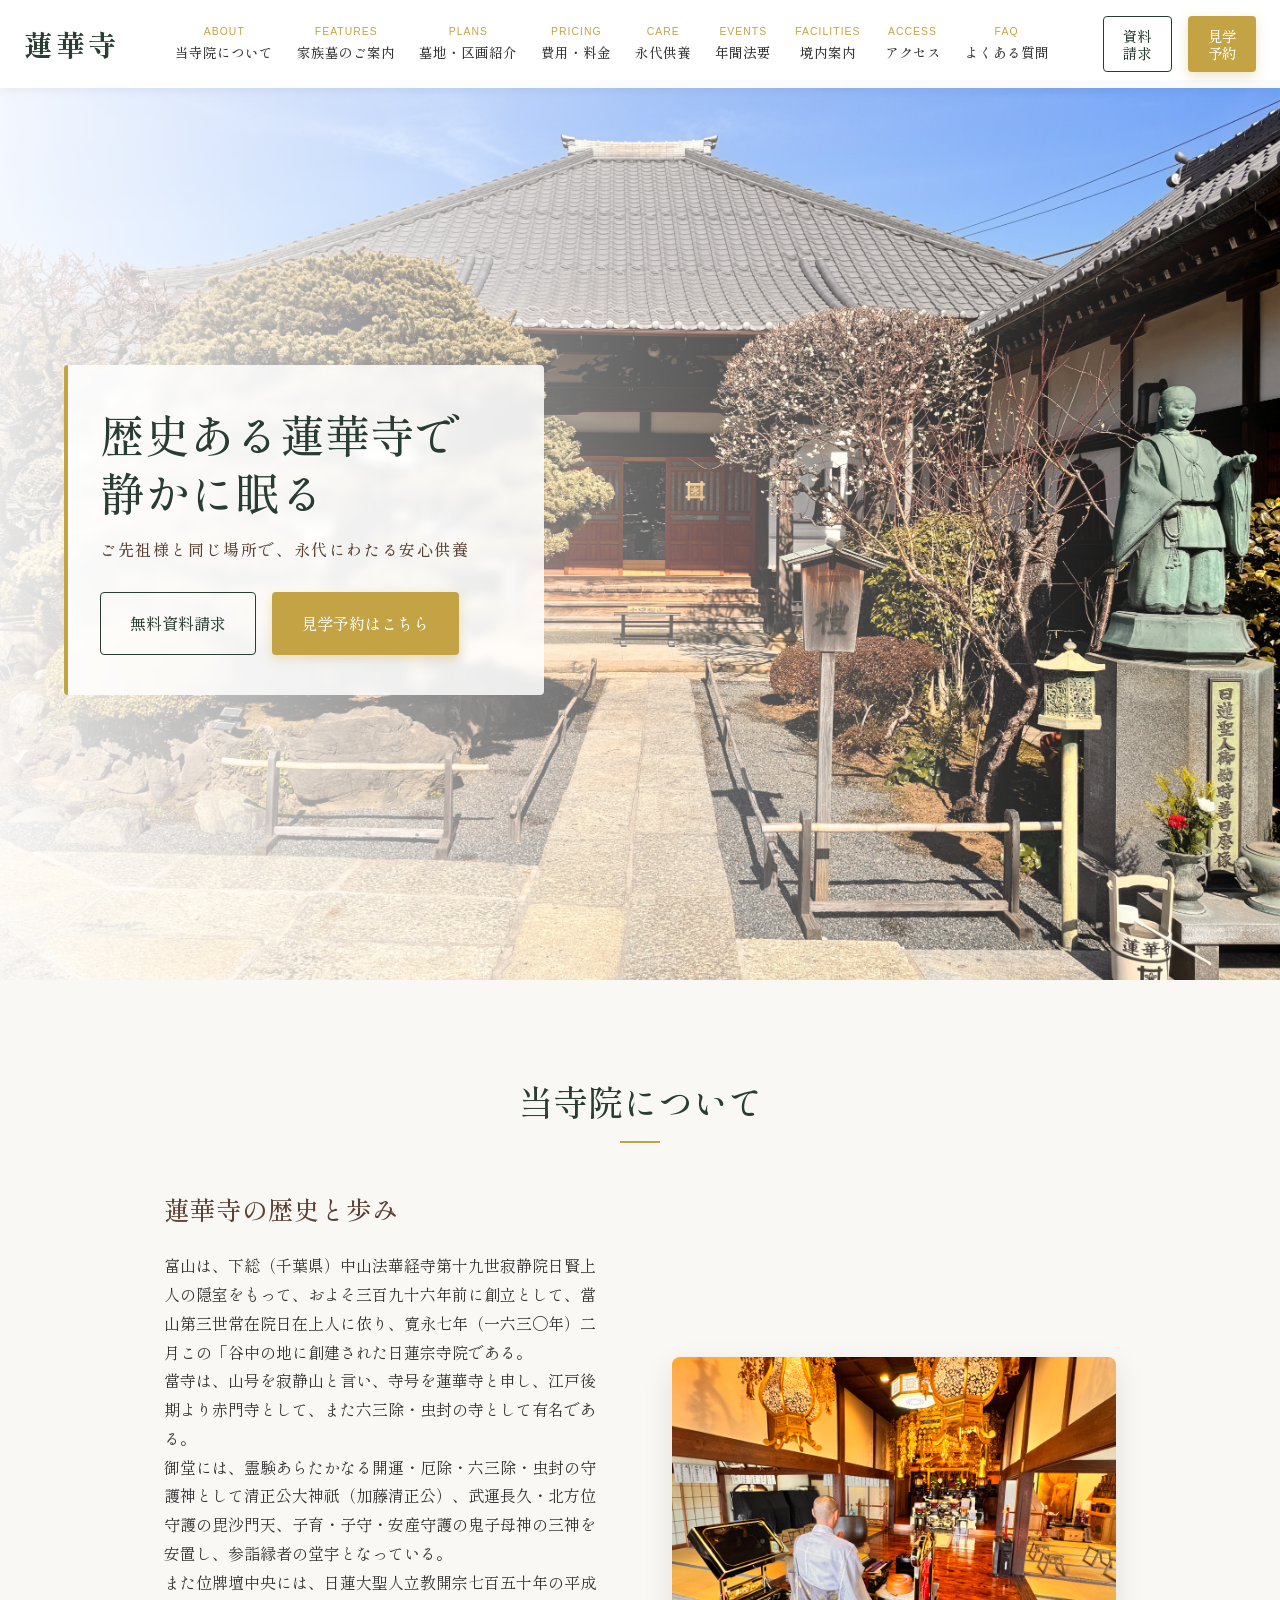
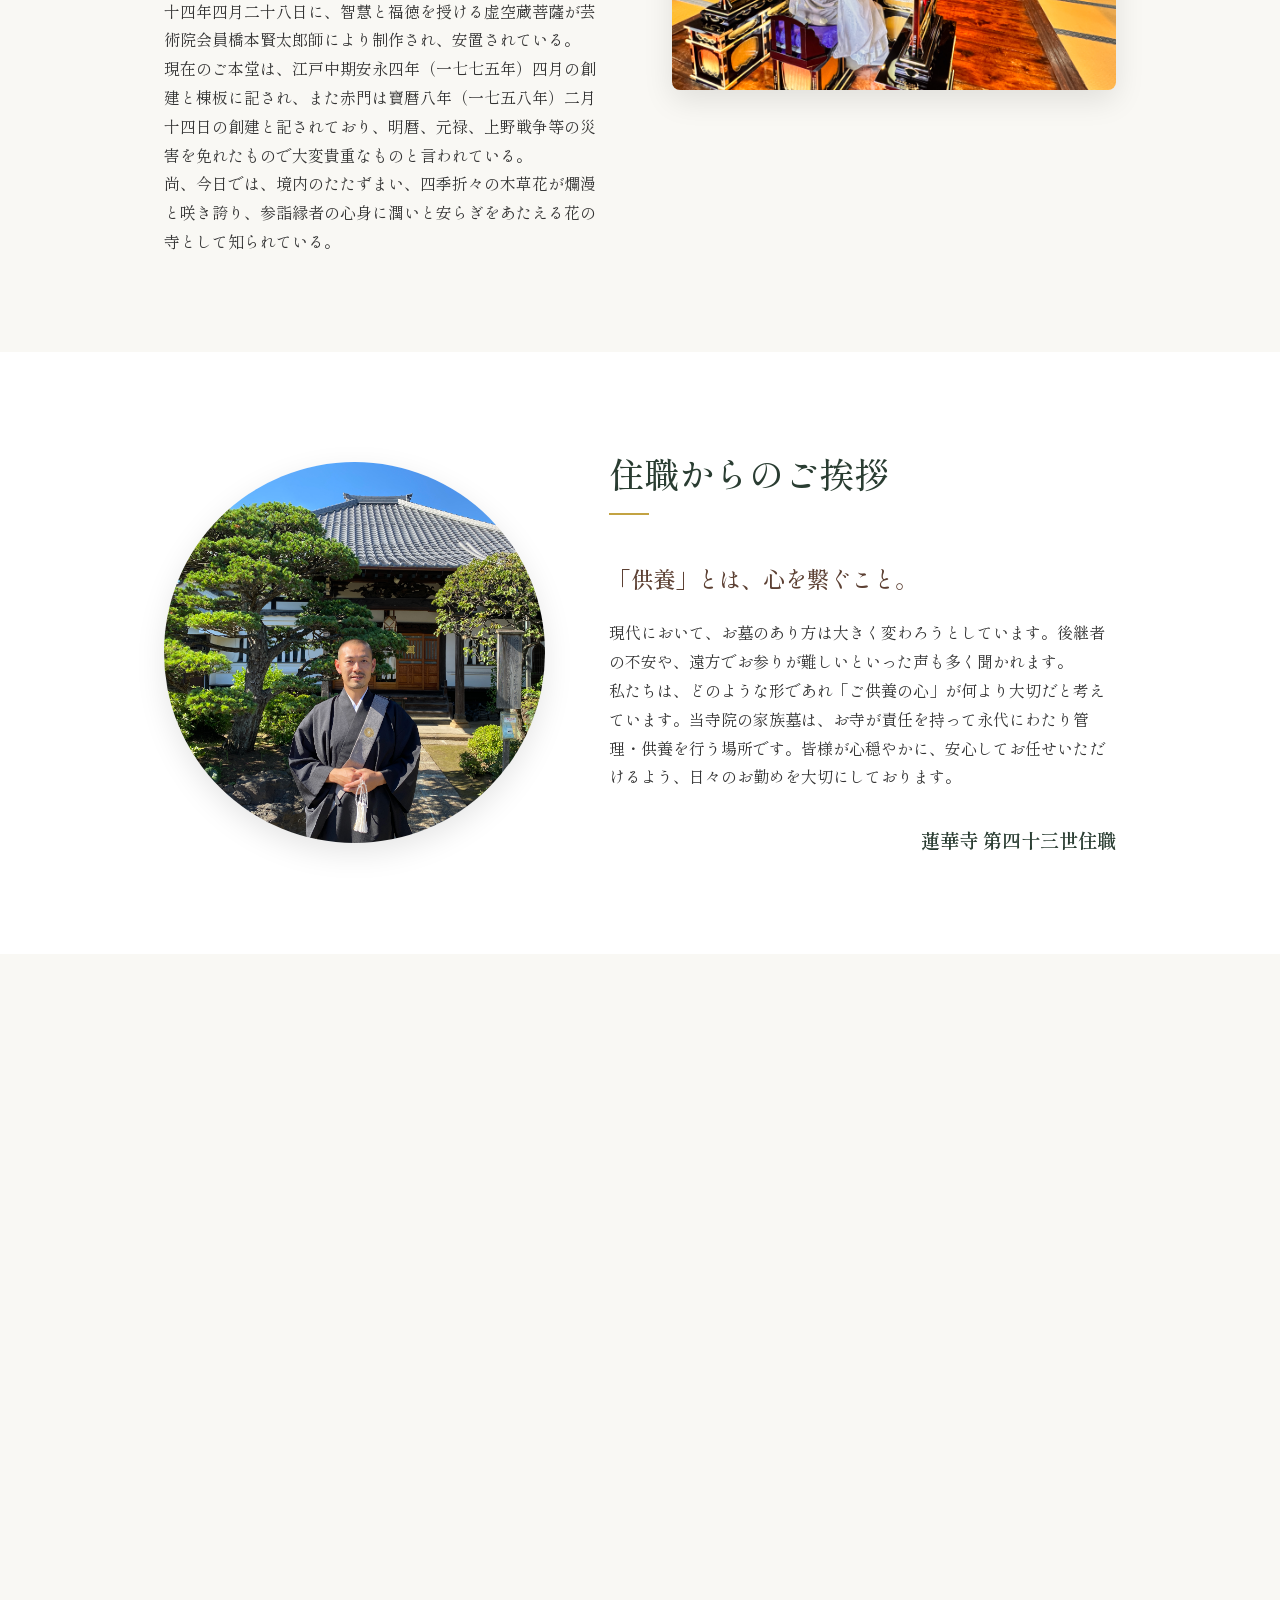
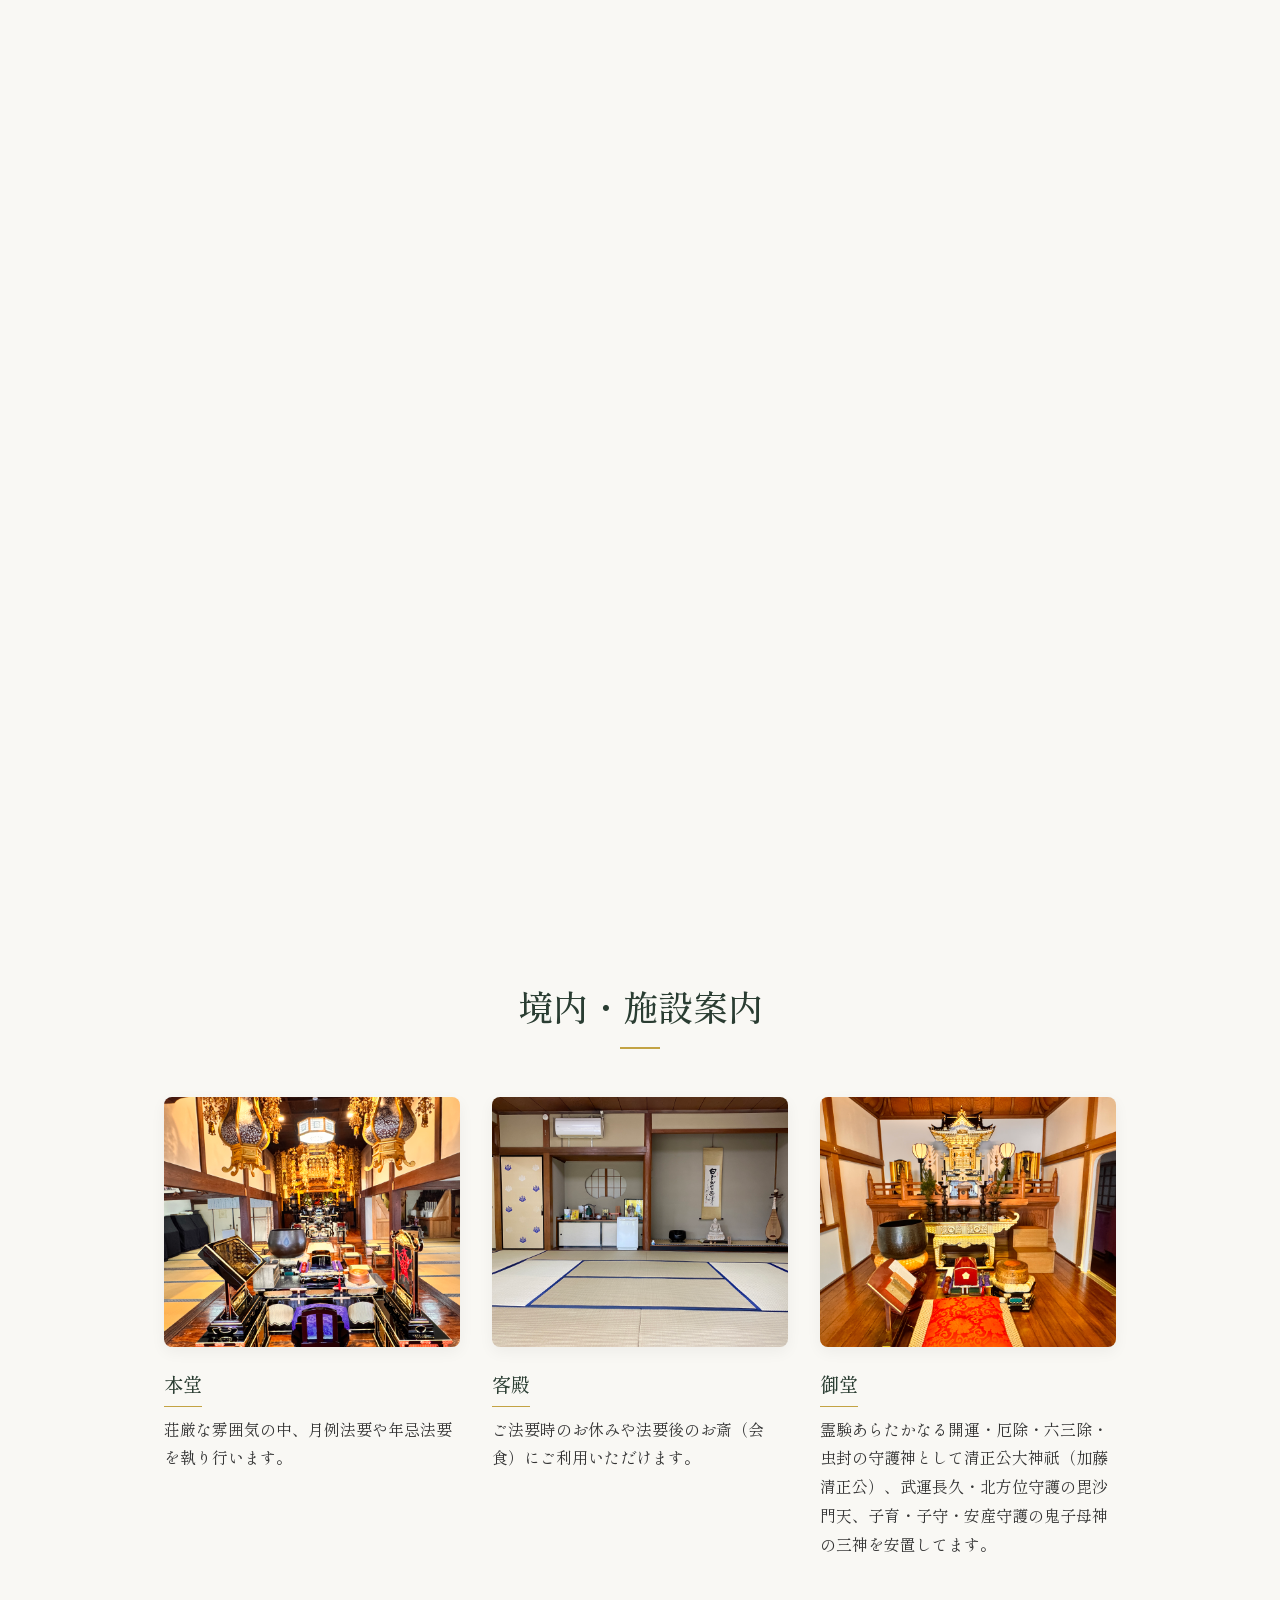
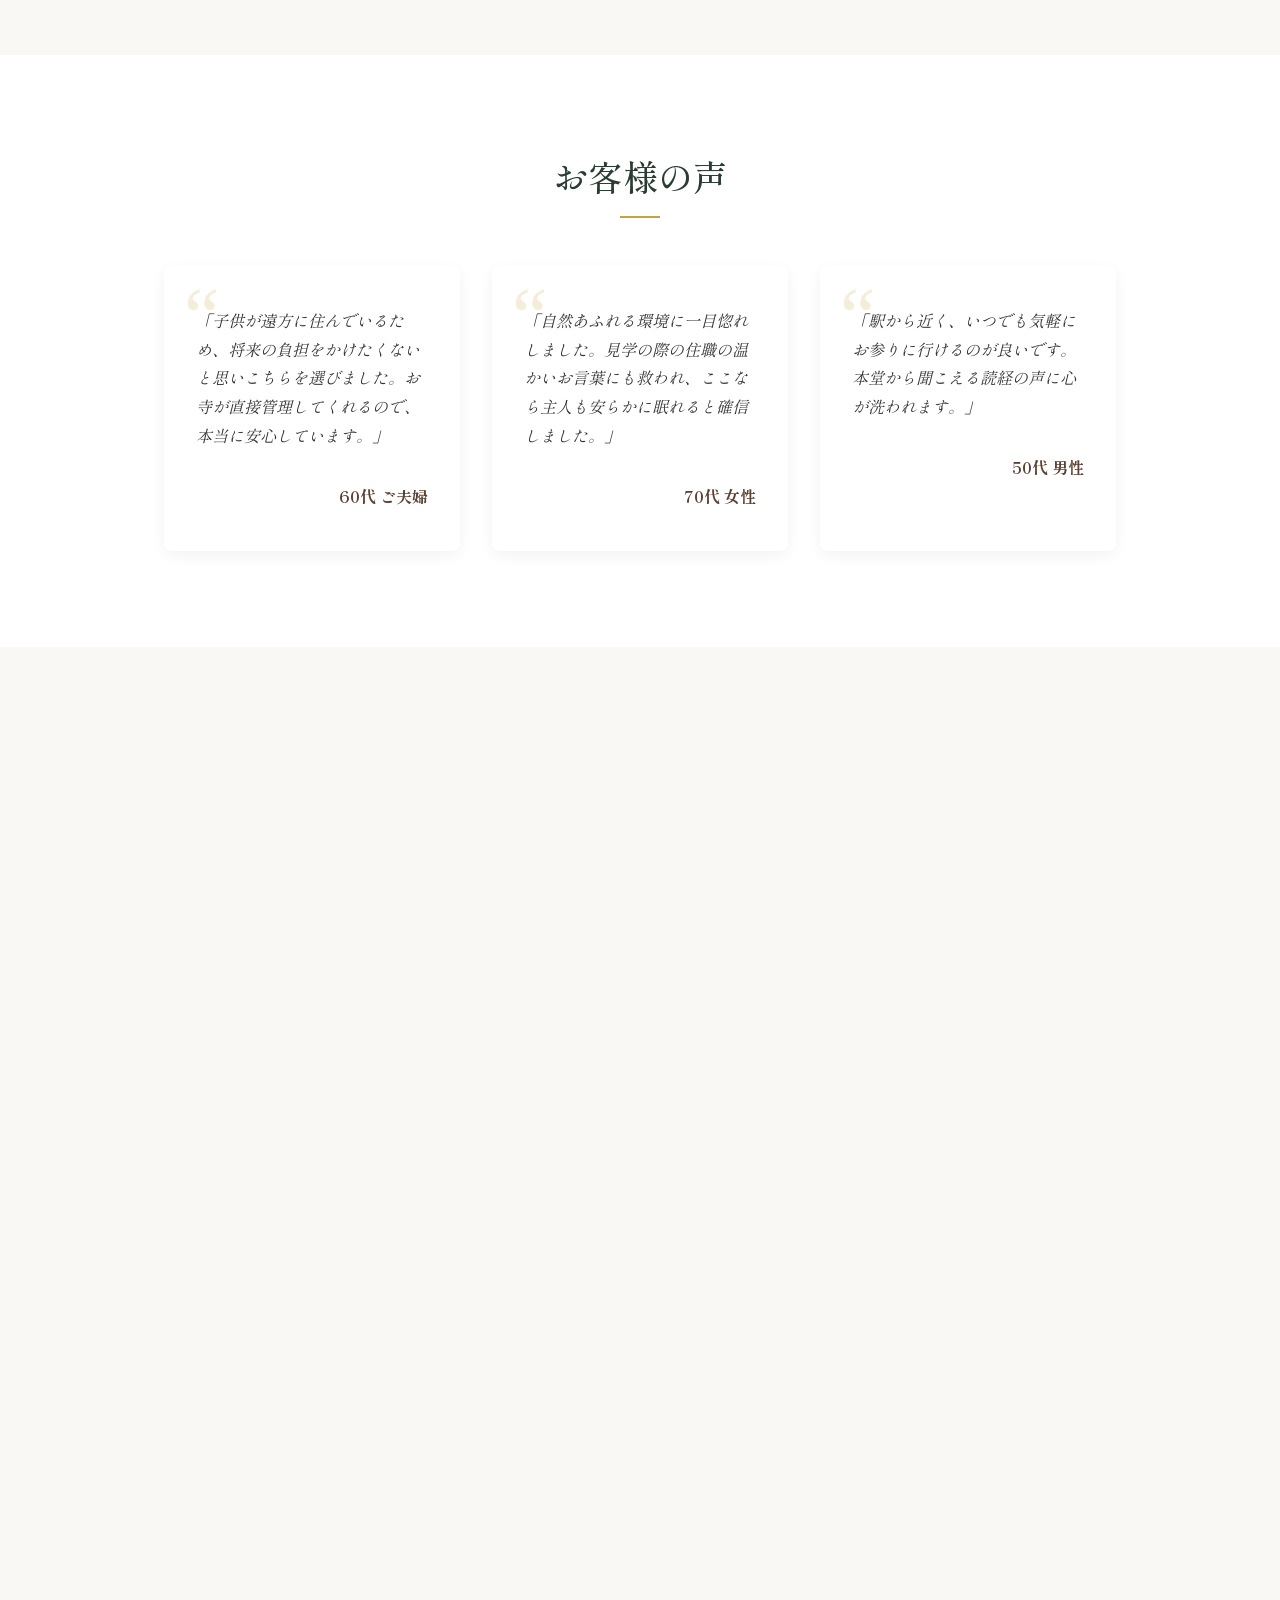
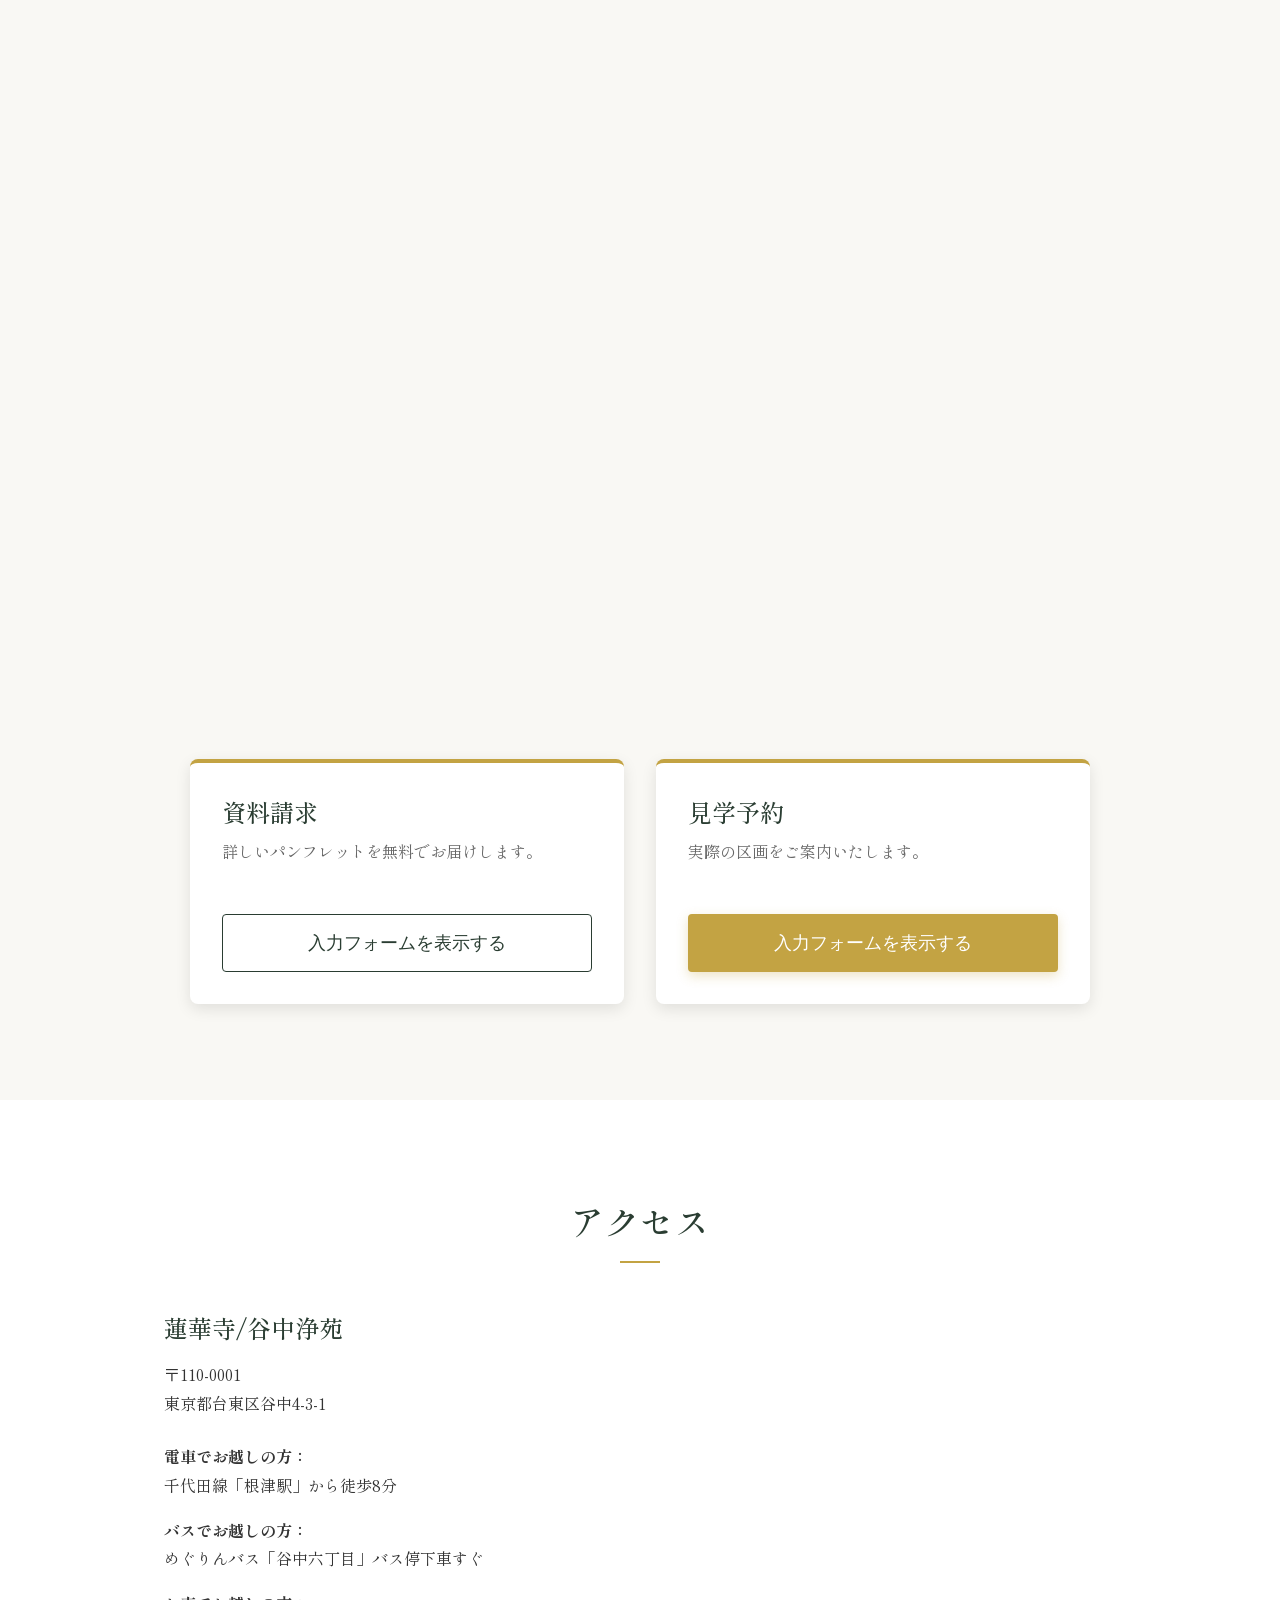
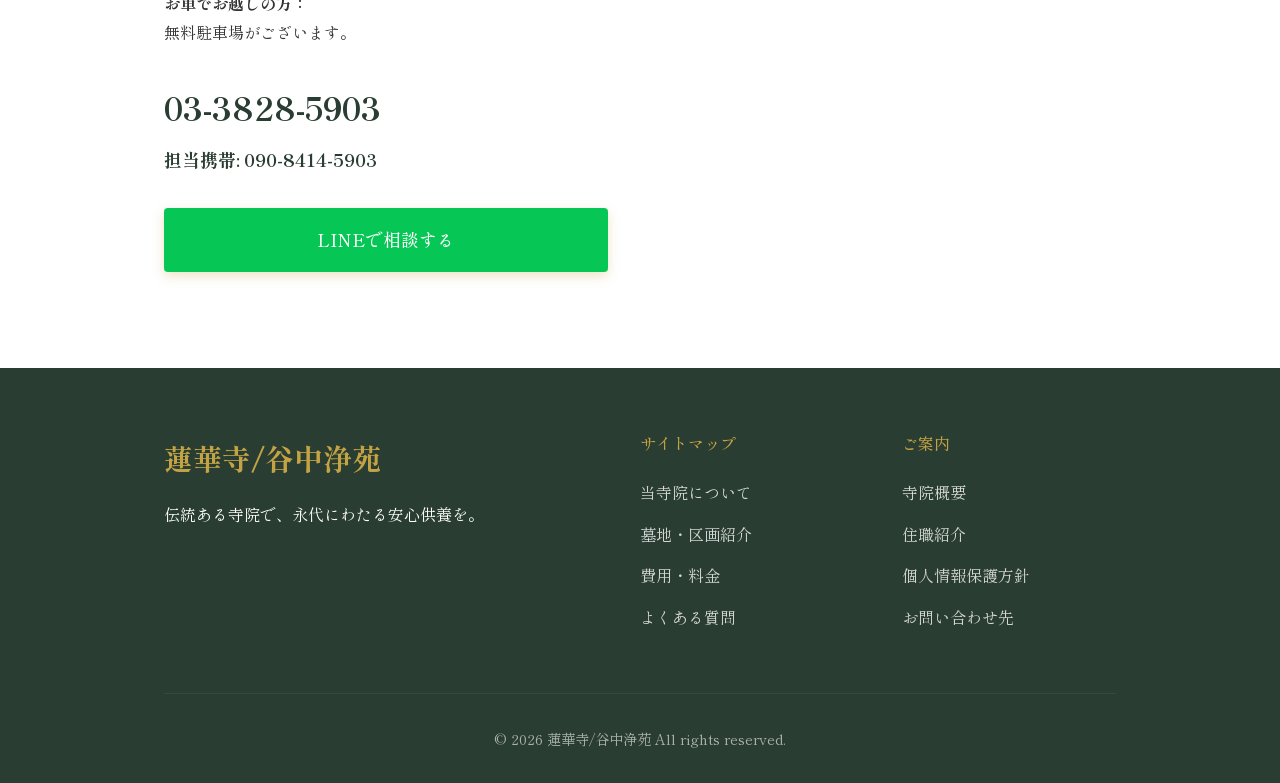
==== index.html @ cf5dc475 "First commit" ====
<!DOCTYPE html>
<html lang="ja">

<head>
    <meta charset="UTF-8">
    <meta name="viewport" content="width=device-width, initial-scale=1.0">
    <title>【公式】樹木葬墓地 - 伝統ある寺院で永代にわたる安心供養を</title>
    <meta name="description" content="伝統ある寺院の境内にある樹木葬墓地の公式サイト。豊かな自然に囲まれた和の趣あふれる空間で、ご先祖様とともに永代にわたる安心供養をお約束します。">
    <link rel="stylesheet" href="styles.css?v=9">
    <!-- Google Fonts for Mincho -->
    <link rel="preconnect" href="https://fonts.googleapis.com">
    <link rel="preconnect" href="https://fonts.gstatic.com" crossorigin>
    <link href="https://fonts.googleapis.com/css2?family=Shippori+Mincho:wght@400;500;600;700&display=swap"
        rel="stylesheet">
</head>

<body>
    <header class="header">
        <div class="header-inner container fade-in">
            <a href="#" class="logo">
                <span class="logo-kanji">蓮華寺</span>
            </a>
            <nav class="global-nav">
                <ul>
                    <li><a href="#about"><span class="nav-en">ABOUT</span><span class="nav-ja">当寺院について</span></a></li>
                    <li><a href="#features"><span class="nav-en">FEATURES</span><span class="nav-ja">家族墓のご案内</span></a></li>
                    <li><a href="#plans"><span class="nav-en">PLANS</span><span class="nav-ja">墓地・区画紹介</span></a></li>
                    <li><a href="#pricing"><span class="nav-en">PRICING</span><span class="nav-ja">費用・料金</span></a></li>
                    <li><a href="#perpetual"><span class="nav-en">CARE</span><span class="nav-ja">永代供養</span></a></li>
                    <li><a href="#events"><span class="nav-en">EVENTS</span><span class="nav-ja">年間法要</span></a></li>
                    <li><a href="#facilities"><span class="nav-en">FACILITIES</span><span class="nav-ja">境内案内</span></a></li>
                    <li><a href="#access"><span class="nav-en">ACCESS</span><span class="nav-ja">アクセス</span></a></li>
                    <li><a href="#faq"><span class="nav-en">FAQ</span><span class="nav-ja">よくある質問</span></a></li>
                </ul>
            </nav>
            <div class="header-actions">
                <a href="#request" class="btn btn-outline btn-sm">資料<br>請求</a>
                <a href="#reserve" class="btn btn-primary btn-sm">見学<br>予約</a>
            </div>
            <button class="menu-toggle" aria-label="Menu" aria-expanded="false">
                <span></span><span></span><span></span>
            </button>
        </div>
    </header>
    <main>
        <!-- Hero Section -->
        <section class="hero fade-in">
            <div class="hero-bg" style="background-image: url('images/hero_bg.JPG');"></div>
            <div class="hero-content container">
                <div class="hero-text-box fade-in">
                    <h1 class="hero-catchphrase">
                        <span class="catch-main">歴史ある蓮華寺で<br>静かに眠る</span>
                        <span class="catch-sub">ご先祖様と同じ場所で、永代にわたる安心供養</span>
                    </h1>
                    <div class="hero-buttons">
                        <a href="#request" class="btn btn-outline btn-hero">無料資料請求</a>
                        <a href="#reserve" class="btn btn-primary btn-hero">見学予約はこちら</a>
                    </div>
                </div>
            </div>
        </section>
        <!-- Temple Intro -->
        <section id="about" class="section fade-in">
            <div class="container">
                <h2 class="section-title">当寺院について</h2>
                <div class="about-grid">
                    <div class="about-text">
                        <h3 class="about-subtitle">蓮華寺の歴史と歩み</h3>
                        <p>富山は、下総（千葉県）中山法華経寺第十九世寂静院日賢上人の隠室をもって、およそ三百九十六年前に創立として、當山第三世常在院日在上人に依り、寛永七年（一六三〇年）二月この「谷中の地に創建された日蓮宗寺院である。<br>
當寺は、山号を寂静山と言い、寺号を蓮華寺と申し、江戸後期より赤門寺として、また六三除・虫封の寺として有名である。<br>
御堂には、霊験あらたかなる開運・厄除・六三除・虫封の守護神として清正公大神祇（加藤清正公）、武運長久・北方位守護の毘沙門天、子育・子守・安産守護の鬼子母神の三神を安置し、参詣縁者の堂宇となっている。<br>
また位牌壇中央には、日蓮大聖人立教開宗七百五十年の平成十四年四月二十八日に、智慧と福徳を授ける虚空蔵菩薩が芸術院会員橋本賢太郎師により制作され、安置されている。<br>
現在のご本堂は、江戸中期安永四年（一七七五年）四月の創建と棟板に記され、また赤門は寶暦八年（一七五八年）二月十四日の創建と記されており、明暦、元禄、上野戦争等の災害を免れたもので大変貴重なものと言われている。<br>
尚、今日では、境内のたたずまい、四季折々の木草花が爛漫と咲き誇り、参詣縁者の心身に潤いと安らぎをあたえる花の寺として知られている。</p>
                    </div>
                    <div class="about-image">
                        <img src="images/hondou.JPG" alt="蓮華寺 本堂">
                    </div>
                </div>
            </div>
        </section>

        <!-- Priest Message -->
        <section id="message" class="section bg-light fade-in">
            <div class="container message-container">
                <div class="message-image">
                    <img src="images/priest_new.JPG" alt="住職">
                </div>
                <div class="message-text">
                    <h2 class="section-title text-left">住職からのご挨拶</h2>
                    <h3 class="message-catch">「供養」とは、心を繋ぐこと。</h3>
                    <p>現代において、お墓のあり方は大きく変わろうとしています。後継者の不安や、遠方でお参りが難しいといった声も多く聞かれます。</p>
                    <p>私たちは、どのような形であれ「ご供養の心」が何より大切だと考えています。当寺院の家族墓は、お寺が責任を持って永代にわたり管理・供養を行う場所です。皆様が心穏やかに、安心してお任せいただけるよう、日々のお勤めを大切にしております。
                    </p>
                    <p class="message-name">蓮華寺 第四十三世住職</p>
                </div>
            </div>
        </section>

        <!-- Features -->
        <section id="features" class="section fade-in">
            <div class="container">
                <h2 class="section-title">蓮華寺 家族墓 5つの特徴</h2>
                <div class="features-grid">
                    <div class="feature-card fade-in">
                        <div class="feature-icon">1</div>
                        <h3>寺院が永代管理する安心感</h3>
                        <p>歴史あるお寺が責任を持って管理いたします。<br>無縁仏になるご心配はありません。</p>
                    </div>
                    <div class="feature-card fade-in">
                        <div class="feature-icon">2</div>
                        <h3>後継者不要</h3>
                        <p>お子様やご親族に負担をかけたくないという方に最適なプランです。</p>
                    </div>
                    <div class="feature-card fade-in">
                        <div class="feature-icon">3</div>
                        <h3>いつでもお参り可能</h3>
                        <p>お好きな時にいつでもお参りいただけます。<br>都心を忘れてしまうほど静かな環境です。</p>
                    </div>
                    <div class="feature-card fade-in">
                        <div class="feature-icon">4</div>
                        <h3>ご先祖様の墓所と近い安心</h3>
                        <p>境内に位置しているため、本堂の仏様やご先祖様のすぐそばで安らかに眠ることができます。</p>
                    </div>
                    <div class="feature-card fade-in">
                        <div class="feature-icon">5</div>
                        <h3>檀家でなくても利用可能</h3>
                        <p>過去の宗旨・宗派は問いません。檀家もしくは会員制からお選びいただけます。</p>
                    </div>
                </div>
            </div>
        </section>
        <!-- Plans Section -->
        <section id="plans" class="section bg-light fade-in">
            <div class="container">
                <h2 class="section-title">プラン・区画のご案内</h2>
                <div class="plans-grid">
                    <!-- Plan 1 -->
                    <div class="plan-card fade-in">
                        <div class="plan-header">合祀（ごうし）タイプ</div>
                        <div class="plan-body">
                            <div class="plan-price"><span>15</span>万円〜<span>（非課税）</span></div>
                            <ul class="plan-details">
                                <li>埋葬人数: 制限なし</li>
                                <li>特徴: 個別の埋葬期間はなく他の方と一緒に合祀墓に埋葬いたします。</li>
                                <li>年間管理費不要</li>
                            </ul>
                            <a href="#request" class="btn btn-outline plan-btn">詳細・資料請求</a>
                        </div>
                    </div>
                    <!-- Plan 2 -->
                    <div class="plan-card fade-in plan-featured">
                        <div class="plan-badge">人気プラン</div>
                        <div class="plan-header">家族墓1〜3霊用</div>
                        <div class="plan-body">
                            <div class="plan-price"><span>136</span>万円〜<span>（非課税）</span></div>
                            <ul class="plan-details">
                                <li>埋葬人数: 1〜3霊</li>
                                <li>特徴: 専用の容器に移し替え個別で埋葬いたします。安置期間は25年間・延長も可能です。（分骨や粉骨はいたしません。）<br>墓誌に俗名と法名を彫刻いたします。</li>
                                <li>護持費：12,000円/年×25年</li>
                            </ul>
                            <a href="#request" class="btn btn-primary plan-btn">詳細・資料請求</a>
                        </div>
                    </div>
                    <!-- Plan 3 -->
                    <div class="plan-card fade-in">
                        <div class="plan-header">家族墓1〜5霊用</div>
                        <div class="plan-body">
                            <div class="plan-price"><span>204</span><span class="small-decimal">.9</span>万円〜<span>（非課税）</span></div>
                            <ul class="plan-details">
                                <li>埋葬人数: 1〜5霊</li>
                                <li>特徴: 専用の容器に移し替え個別で埋葬いたします。安置期間は25年間・延長も可能です。（分骨や粉骨はいたしません。）<br>墓誌に俗名と法名を彫刻いたします。</li>
                                <li>護持費：12,000円/年×25年</li>
                            </ul>
                            <a href="#request" class="btn btn-outline plan-btn">詳細・資料請求</a>
                        </div>
                    </div>
                </div>
            </div>
        </section>

        <!-- Pricing Notice Section -->
        <section id="pricing" class="section fade-in">
            <div class="container text-center">
                <h2 class="section-title">安心の明瞭会計</h2>
                <p class="pricing-lead">お申し込みの前に法要のご希望などをヒヤリング。総費用の詳細をご提示します。</p>
            </div>
        </section>

        <!-- Perpetual Care -->
        <section id="perpetual" class="section bg-light fade-in">
            <div class="container">
                <div class="perpetual-grid">
                    <div class="perpetual-image">
                        <img src="images/eitai.JPG" alt="永代供養">
                    </div>
                    <div class="perpetual-text">
                        <h2 class="section-title text-left">永代にわたるご供養</h2>
                        <h3 class="perpetual-subtitle">お寺がある限り、永遠に。</h3>
                        <p>年に四回（春のお彼岸、お寺の大祭、お盆、秋のお彼岸）の合同法要を本堂にて執り行います。ご住職が真心を込めて読経し、皆様のご先祖様をご供養いたします。</p>
                        <p>25年後にご延長がない場合は、合祀墓へと移し、永代にわたりご供養いたします。<br>無縁仏になる心配は決してありません。<br>合祀墓へ改葬・墓じまいの志納金はかかりませんのでご安心ください。</p>
                    </div>
                </div>
            </div>
        </section>
        <!-- Facilities -->
        <section id="facilities" class="section fade-in">
            <div class="container text-center">
                <h2 class="section-title">境内・施設案内</h2>
                <div class="facilities-grid">
                    <div class="facility-item fade-in">
                        <div class="facility-img" style="background-image: url('images/hondou1.JPG');"></div>
                        <h3>本堂</h3>
                        <p>荘厳な雰囲気の中、月例法要や年忌法要を執り行います。</p>
                    </div>
                    <div class="facility-item fade-in">
                        <div class="facility-img" style="background-image: url('images/kyakukma.JPG');"></div>
                        <h3>客殿</h3>
                        <p>ご法要時のお休みや法要後のお斎（会食）にご利用いただけます。</p>
                    </div>
                    <div class="facility-item fade-in">
                        <div class="facility-img" style="background-image: url('images/odou.JPG');"></div>
                        <h3>御堂</h3>
                        <p>霊験あらたかなる開運・厄除・六三除・虫封の守護神として清正公大神祇（加藤清正公）、武運長久・北方位守護の毘沙門天、子育・子守・安産守護の鬼子母神の三神を安置してます。</p>
                    </div>
                </div>
            </div>
        </section>

        <!-- Testimonials -->
        <section id="testimonials" class="section bg-light fade-in">
            <div class="container">
                <h2 class="section-title">お客様の声</h2>
                <div class="testimonials-grid">
                    <div class="testimonial-card fade-in">
                        <p class="testimonial-text">「子供が遠方に住んでいるため、将来の負担をかけたくないと思いこちらを選びました。お寺が直接管理してくれるので、本当に安心しています。」</p>
                        <p class="testimonial-author">60代 ご夫婦</p>
                    </div>
                    <div class="testimonial-card fade-in">
                        <p class="testimonial-text">「自然あふれる環境に一目惚れしました。見学の際の住職の温かいお言葉にも救われ、ここなら主人も安らかに眠れると確信しました。」</p>
                        <p class="testimonial-author">70代 女性</p>
                    </div>
                    <div class="testimonial-card fade-in">
                        <p class="testimonial-text">「駅から近く、いつでも気軽にお参りに行けるのが良いです。本堂から聞こえる読経の声に心が洗われます。」</p>
                        <p class="testimonial-author">50代 男性</p>
                    </div>
                </div>
            </div>
        </section>
        <!-- Annual Events -->
        <section id="events" class="section fade-in">
            <div class="container">
                <h2 class="section-title">年間行事</h2>
                <div class="annual-events-wrapper">
                    <ul class="vertical-events-list">
                        <li class="vertical-event-item">
                            <span class="vertical-event-date">三月二十日</span>
                            <span class="vertical-event-name">春彼岸会</span>
                        </li>
                        <li class="vertical-event-item">
                            <span class="vertical-event-date">五月二十四日</span>
                            <span class="vertical-event-name">清正公大祭</span>
                        </li>
                        <li class="vertical-event-item">
                            <span class="vertical-event-date">七月二十三日</span>
                            <span class="vertical-event-name">盂蘭盆施餓鬼会</span>
                        </li>
                        <li class="vertical-event-item">
                            <span class="vertical-event-date">九月二十三日</span>
                            <span class="vertical-event-name">秋彼岸会</span>
                        </li>
                        <li class="vertical-event-item">
                            <span class="vertical-event-date">十月二十三日</span>
                            <span class="vertical-event-name">御会式</span>
                        </li>
                    </ul>
                </div>
            </div>
        </section>

        <!-- FAQ -->
        <section id="faq" class="section bg-light fade-in">
            <div class="container">
                <h2 class="section-title">よくある質問</h2>
                <div class="faq-container">
                    <div class="faq-item">
                        <button class="faq-q">宗派は問われますか？<span class="faq-icon">+</span></button>
                        <div class="faq-a">
                            <p>過去の宗旨・宗派は一切問いません。どなたでもご利用いただけます。</p>
                        </div>
                    </div>
                    <div class="faq-item">
                        <button class="faq-q">檀家になる必要はありますか？<span class="faq-icon">+</span></button>
                        <div class="faq-a">
                            <p>お申込みにあたり檀家になっていただく義務はございません。ご寄付の強要もありませんのでご安心ください。</p>
                        </div>
                    </div>
                    <div class="faq-item">
                        <button class="faq-q">管理費はかかりますか？<span class="faq-icon">+</span></button>
                        <div class="faq-a">
                            <p>ご契約後にかかる年間管理費は一切不要です。</p>
                        </div>
                    </div>
                    <div class="faq-item">
                        <button class="faq-q">ご遺骨がなくても申し込めますか？<span class="faq-icon">+</span></button>
                        <div class="faq-a">
                            <p>はい、生前のお申込みも多数承っております。</p>
                        </div>
                    </div>
                    <div class="faq-item">
                        <button class="faq-q">将来の費用負担はありますか？<span class="faq-icon">+</span></button>
                        <div class="faq-a">
                            <p>お支払いいただく金額は初回の総額のみとなりますので、将来のご家族様に負担をおかけすることはありません。</p>
                        </div>
                    </div>
                </div>
            </div>
        </section>

        <!-- Forms -->
        <section id="contact" class="section fade-in">
            <style>
                .forms-wrapper { display: grid; grid-template-columns: 1fr 1fr; gap: 2rem; max-width: 900px; margin: 0 auto; }
                .form-box { background: #fff; padding: 2rem; border-radius: 8px; box-shadow: 0 5px 15px rgba(0,0,0,0.1); border-top: 4px solid var(--color-gold); }
                @media (max-width: 768px) { .forms-wrapper { grid-template-columns: 1fr; } }
            </style>
            
            <div class="container">
                <div class="forms-wrapper">
                    <!-- Request Form Box -->
                    <div id="request" class="form-box">
                        <h3>資料請求</h3>
                        <p>詳しいパンフレットを無料でお届けします。</p>
                        
                        <!-- Toggle Button -->
                        <button type="button" class="btn btn-outline form-toggle-trigger" onclick="toggleFormPanel('request-form')" style="width: 100%; margin-top: 1rem;">入力フォームを表示する</button>
                        
                        <form id="request-form" action="https://api.web3forms.com/submit" method="POST" class="contact-form" style="display: none; margin-top: 1.5rem; border-top: 1px dotted #ccc; padding-top: 1.5rem;">
                            <input type="hidden" name="access_key" value="1650b2eb-3535-40d3-b7de-6c847b0ec445">
                            <input type="hidden" name="subject" value="【蓮華寺 谷中浄苑】資料請求">
                            <input type="hidden" name="from_name" value="蓮華寺 谷中浄苑 Webサイト">
                            
                            <input type="text" name="お名前" placeholder="お名前" required>
                            <input type="text" name="ふりがな" placeholder="ふりがな" required>
                            <input type="email" name="メールアドレス" placeholder="メールアドレス" required>
                            <input type="text" name="郵便番号" placeholder="郵便番号（例：123-4567）" required>
                            <input type="text" name="送付先住所" placeholder="送付先住所" required>
                            <input type="tel" name="電話番号" placeholder="電話番号" required>
                            
                            <div class="form-checkbox-group" style="text-align: left; margin-bottom: 1.2rem;">
                                <label style="display: flex; align-items: center; gap: 0.5rem; font-size: 0.95rem; cursor: pointer;">
                                    <input type="checkbox" name="仏様の有無" value="あり" style="width: auto; margin-bottom: 0; height: 18px; width: 18px; cursor: pointer;"> 仏様（ご遺骨）あり
                                </label>
                            </div>
                            <textarea name="備考欄" placeholder="ご質問やご要望がございましたらご記入ください（備考欄）" rows="4" style="width: 100%; padding: 1rem; border: 1px solid #ccc; border-radius: 4px; font-family: inherit; font-size: 1rem; margin-bottom: 1rem; resize: vertical;"></textarea>
                            <button type="submit" class="btn btn-outline">資料を請求する</button>
                        </form>
                    </div>

                    <!-- Reserve Form Box -->
                    <div id="reserve" class="form-box">
                        <h3>見学予約</h3>
                        <p>実際の区画をご案内いたします。</p>
                        
                        <!-- Toggle Button -->
                        <button type="button" class="btn btn-primary form-toggle-trigger" onclick="toggleFormPanel('reserve-form')" style="width: 100%; margin-top: 1rem;">入力フォームを表示する</button>
                        
                        <form id="reserve-form" action="https://api.web3forms.com/submit" method="POST" class="contact-form" style="display: none; margin-top: 1.5rem; border-top: 1px dotted #ccc; padding-top: 1.5rem;">
                            <input type="hidden" name="access_key" value="1650b2eb-3535-40d3-b7de-6c847b0ec445">
                            <input type="hidden" name="subject" value="【蓮華寺 谷中浄苑】見学予約">
                            <input type="hidden" name="from_name" value="蓮華寺 谷中浄苑 Webサイト">
                            
                            <input type="text" name="お名前" placeholder="お名前" required>
                            <input type="text" name="ふりがな" placeholder="ふりがな" required>
                            <input type="email" name="メールアドレス" placeholder="メールアドレス" required>
                            <input type="text" name="郵便番号" placeholder="郵便番号（例：123-4567）" required>
                            <input type="text" name="住所" placeholder="ご住所" required>
                            <input type="tel" name="電話番号" placeholder="電話番号" required>
                            
                            <div class="form-checkbox-group" style="text-align: left; margin-bottom: 1.2rem;">
                                <label style="display: flex; align-items: center; gap: 0.5rem; font-size: 0.95rem; cursor: pointer;">
                                    <input type="checkbox" name="仏様の有無" value="あり" style="width: auto; margin-bottom: 0; height: 18px; width: 18px; cursor: pointer;"> 仏様（ご遺骨）あり
                                </label>
                            </div>

                            <!-- 第1希望日 -->
                            <div class="datetime-group" style="text-align: left; margin-bottom: 1rem;">
                                <label style="display: block; font-weight: bold; margin-bottom: 0.5rem; color: var(--color-dark-green); font-size: 0.95rem;">第1希望日時 <span style="color: #b71c1c; font-size: 0.8rem; vertical-align: middle;">(必須)</span></label>
                                <div style="display: flex; gap: 1rem;">
                                    <input type="date" name="第1希望日_日にち" required style="flex: 2; margin-bottom: 0;">
                                    <select name="第1希望日_時間帯" required style="flex: 1.5; padding: 1rem; border: 1px solid #ccc; border-radius: 4px; font-family: inherit; font-size: 1rem; cursor: pointer;">
                                        <option value="" disabled selected>時間を選択</option>
                                        <option value="10:00〜11:00">10:00〜11:00</option>
                                        <option value="11:00〜12:00">11:00〜12:00</option>
                                        <option value="12:00〜13:00">12:00〜13:00</option>
                                        <option value="13:00〜14:00">13:00〜14:00</option>
                                        <option value="14:00〜15:00">14:00〜15:00</option>
                                        <option value="15:00〜16:00">15:00〜16:00</option>
                                    </select>
                                </div>
                            </div>

                            <!-- 第2希望日 -->
                            <div class="datetime-group" style="text-align: left; margin-bottom: 1.2rem;">
                                <label style="display: block; font-weight: bold; margin-bottom: 0.5rem; color: var(--color-dark-green); font-size: 0.95rem;">第2希望日時 <span style="color: #666; font-size: 0.8rem; font-weight: normal; vertical-align: middle;">(任意)</span></label>
                                <div style="display: flex; gap: 1rem;">
                                    <input type="date" name="第2希望日_日にち" style="flex: 2; margin-bottom: 0;">
                                    <select name="第2希望日_時間帯" style="flex: 1.5; padding: 1rem; border: 1px solid #ccc; border-radius: 4px; font-family: inherit; font-size: 1rem; cursor: pointer;">
                                        <option value="" selected>時間を選択</option>
                                        <option value="10:00〜11:00">10:00〜11:00</option>
                                        <option value="11:00〜12:00">11:00〜12:00</option>
                                        <option value="12:00〜13:00">12:00〜13:00</option>
                                        <option value="13:00〜14:00">13:00〜14:00</option>
                                        <option value="14:00〜15:00">14:00〜15:00</option>
                                        <option value="15:00〜16:00">15:00〜16:00</option>
                                    </select>
                                </div>
                            </div>
                            
                            <textarea name="備考欄" placeholder="ご質問やご要望がございましたらご記入ください（備考欄）" rows="4" style="width: 100%; padding: 1rem; border: 1px solid #ccc; border-radius: 4px; font-family: inherit; font-size: 1rem; margin-bottom: 1rem; resize: vertical;"></textarea>
                            <button type="submit" class="btn btn-primary">見学を予約する</button>
                        </form>
                    </div>
                </div>
            </div>
        </section>

        <!-- Access -->
        <section id="access" class="section bg-light fade-in">
            <div class="container">
                <h2 class="section-title">アクセス</h2>
                <div class="access-grid">
                    <div class="access-info">
                        <h3>蓮華寺/谷中浄苑</h3>
                        <p>〒110-0001<br>東京都台東区谷中4-3-1</p>
                        <ul>
                            <li><strong>電車でお越しの方：</strong><br>千代田線「根津駅」から徒歩8分</li>
                            <li><strong>バスでお越しの方：</strong><br>めぐりんバス「谷中六丁目」バス停下車すぐ</li>
                            <li><strong>お車でお越しの方：</strong><br>無料駐車場がございます。</li>
                        </ul>
                        <div class="access-contact">
                            <div style="margin-bottom: 1rem;">
                                <a href="tel:03-3828-5903" class="tel-link" style="margin-bottom: 0;">03-3828-5903</a>
                                <div style="font-size: 1.1rem; color: var(--color-dark-green); margin-top: 0.5rem; font-weight: bold;">担当携帯: <a href="tel:090-8414-5903" style="color: inherit; text-decoration: none;">090-8414-5903</a></div>
                            </div>
                            <a href="https://lin.ee/nJThfvG" target="_blank" rel="noopener noreferrer" class="btn btn-primary line-btn" style="border:none;">LINEで相談する</a>
                        </div>
                    </div>
                    <div class="access-map">
                        <iframe src="https://maps.google.com/maps?q=%E6%9D%B1%E4%BA%AC%E9%83%BD%E5%8F%B0%E6%9D%B1%E5%8C%BA%E8%B0%B7%E4%B8%AD4-3-1&t=&z=15&ie=UTF8&iwloc=&output=embed" width="100%" height="100%" style="border:0; min-height: 350px; border-radius: 8px;" allowfullscreen="" loading="lazy"></iframe>
                    </div>
                </div>
            </div>
        </section>
    </main>
    <footer class="footer">
        <div class="container">
            <div class="footer-grid">
                <div class="footer-col">
                    <div class="footer-logo">蓮華寺/谷中浄苑</div>
                    <p>伝統ある寺院で、永代にわたる安心供養を。</p>
                </div>
                <div class="footer-col">
                    <h4>サイトマップ</h4>
                    <ul>
                        <li><a href="#about">当寺院について</a></li>
                        <li><a href="#plans">墓地・区画紹介</a></li>
                        <li><a href="#pricing">費用・料金</a></li>
                        <li><a href="#faq">よくある質問</a></li>
                    </ul>
                </div>
                <div class="footer-col">
                    <h4>ご案内</h4>
                    <ul>
                        <li><a href="#">寺院概要</a></li>
                        <li><a href="#">住職紹介</a></li>
                        <li><a href="#">個人情報保護方針</a></li>
                        <li><a href="#access">お問い合わせ先</a></li>
                    </ul>
                </div>
            </div>
            <div class="footer-bottom">
                &copy; 2026 蓮華寺/谷中浄苑 All rights reserved.
            </div>
        </div>
    </footer>

    <!-- Mobile Fixed CTA -->
    <div class="fixed-cta">
        <a href="tel:03-3828-5903" class="cta-tel">お電話</a>
        <a href="#request" class="cta-request">資料請求</a>
        <a href="#reserve" class="cta-reserve">見学予約</a>
    </div>
    <script src="script.js?v=2"></script>
    <script>
        // Function to toggle form panel visibility
        function toggleFormPanel(formId, action) {
            const form = document.getElementById(formId);
            if (!form) return;
            
            const isRequest = formId === 'request-form';
            const triggerBtn = isRequest 
                ? document.querySelector('#request .form-toggle-trigger')
                : document.querySelector('#reserve .form-toggle-trigger');
                
            let show = action;
            if (show === undefined) {
                show = form.style.display === 'none';
            }
            
            if (show) {
                form.style.display = 'block';
                if (triggerBtn) {
                    triggerBtn.textContent = '入力フォームを閉じる';
                    if (isRequest) {
                        triggerBtn.classList.remove('btn-outline');
                        triggerBtn.classList.add('btn-primary');
                    } else {
                        triggerBtn.classList.remove('btn-primary');
                        triggerBtn.classList.add('btn-outline');
                    }
                }

                // Smooth scroll to the target box with header offset consideration
                setTimeout(() => {
                    const targetId = isRequest ? 'request' : 'reserve';
                    const targetEl = document.getElementById(targetId);
                    if (targetEl) {
                        const header = document.querySelector('.header');
                        const headerHeight = header ? header.offsetHeight : 80;
                        const elementPosition = targetEl.getBoundingClientRect().top + window.scrollY;
                        const offsetPosition = elementPosition - headerHeight - 20; // 20px padding

                        window.scrollTo({
                            top: offsetPosition,
                            behavior: 'smooth'
                        });
                    }
                }, 150);
            } else {
                form.style.display = 'none';
                if (triggerBtn) {
                    triggerBtn.textContent = '入力フォームを表示する';
                    if (isRequest) {
                        triggerBtn.classList.remove('btn-primary');
                        triggerBtn.classList.add('btn-outline');
                    } else {
                        triggerBtn.classList.remove('btn-outline');
                        triggerBtn.classList.add('btn-primary');
                    }
                }
            }
        }

        document.addEventListener('DOMContentLoaded', () => {
            // Setup Web3Forms redirects
            const forms = document.querySelectorAll('form[action="https://api.web3forms.com/submit"]');
            forms.forEach(form => {
                if (!form.querySelector('input[name="redirect"]')) {
                    const redirectInput = document.createElement('input');
                    redirectInput.type = 'hidden';
                    redirectInput.name = 'redirect';
                    const cleanUrl = window.location.protocol + '//' + window.location.host + window.location.pathname;
                    const currentDir = cleanUrl.substring(0, cleanUrl.lastIndexOf('/') + 1);
                    redirectInput.value = currentDir + 'thanks.html';
                    form.appendChild(redirectInput);
                }
            });

            // Intercept clicks on links targeting #request or #reserve
            document.querySelectorAll('a[href^="#request"], a[href^="#reserve"]').forEach(link => {
                link.addEventListener('click', (e) => {
                    const href = link.getAttribute('href');
                    if (href === '#request') {
                        e.preventDefault();
                        toggleFormPanel('request-form', true);
                    } else if (href === '#reserve') {
                        e.preventDefault();
                        toggleFormPanel('reserve-form', true);
                    }
                });
            });

            // Check URL hash on page load
            if (window.location.hash === '#request') {
                setTimeout(() => toggleFormPanel('request-form', true), 300);
            } else if (window.location.hash === '#reserve') {
                setTimeout(() => toggleFormPanel('reserve-form', true), 300);
            }
        });
    </script>
</body>

</html>
---- styles.css ----
:root {
  /* Colors */
  --color-white: #ffffff;
  --color-dark-green: #2a3d32;
  --color-brown: #5c4033;
  --color-gold: #c3a343;
  --color-bg-light: #f9f8f4; /* Off-white / paper texture feel */
  --color-text: #333333;
  --color-text-light: #666666;
  
  /* Fonts */
  --font-mincho: 'Shippori Mincho', serif;
  
  /* Dimensions */
  --section-padding-y: 6rem;
  --section-padding-x: 1.5rem;
  --container-max-width: 1000px;
}

/* Reset & Base Styles */
* {
  margin: 0;
  padding: 0;
  box-sizing: border-box;
}

body {
  font-family: var(--font-mincho);
  color: var(--color-text);
  background-color: var(--color-bg-light);
  line-height: 1.8;
  font-size: 16px;
  -webkit-font-smoothing: antialiased;
}

h1, h2, h3, h4, h5, h6 {
  font-weight: 500;
  color: var(--color-dark-green);
  line-height: 1.4;
}

a {
  text-decoration: none;
  color: inherit;
  transition: color 0.3s ease;
}

ul {
  list-style: none;
}

img {
  max-width: 100%;
  height: auto;
  display: block;
}

/* Utility */
.container {
  max-width: var(--container-max-width);
  margin: 0 auto;
  padding: 0 var(--section-padding-x);
}

.section {
  padding: var(--section-padding-y) 0;
}

.text-center {
  text-align: center;
}

/* Animations */
.fade-in {
  opacity: 0;
  transform: translateY(30px);
  transition: opacity 1s cubic-bezier(0.2, 0.8, 0.2, 1), transform 1s cubic-bezier(0.2, 0.8, 0.2, 1);
}

.fade-in.is-visible {
  opacity: 1;
  transform: translateY(0);
}

/* Buttons */
.btn {
  display: inline-block;
  padding: 1rem 2.5rem;
  font-size: 1.1rem;
  font-weight: 500;
  border-radius: 4px;
  cursor: pointer;
  transition: all 0.3s ease;
  border: 1px solid transparent;
  text-align: center;
}

.btn-primary {
  background-color: var(--color-gold);
  color: var(--color-white);
  box-shadow: 0 4px 12px rgba(195, 163, 67, 0.3);
}

.btn-primary:hover {
  background-color: #b3923a;
  box-shadow: 0 6px 16px rgba(195, 163, 67, 0.4);
  transform: translateY(-2px);
}

.btn-outline {
  background-color: transparent;
  border-color: var(--color-dark-green);
  color: var(--color-dark-green);
}

.btn-outline:hover {
  background-color: var(--color-dark-green);
  color: var(--color-white);
}

/* Section Titles */
.section-title {
  font-size: 2.2rem;
  margin-bottom: 3rem;
  text-align: center;
  position: relative;
  color: var(--color-dark-green);
}

.section-title::after {
  content: '';
  display: block;
  width: 40px;
  height: 2px;
  background-color: var(--color-gold);
  margin: 1rem auto 0;
}

/* Header */
.header {
  position: fixed;
  top: 0;
  left: 0;
  width: 100%;
  background-color: rgba(255, 255, 255, 0.95);
  box-shadow: 0 2px 10px rgba(0, 0, 0, 0.05);
  z-index: 1000;
  transition: all 0.3s ease;
}

.header-inner {
  display: flex;
  align-items: center;
  justify-content: space-between;
  padding-top: 1rem;
  padding-bottom: 1rem;
  max-width: 1400px;
}

.logo {
  display: flex;
  flex-direction: column;
  color: var(--color-dark-green);
}

.logo-kanji {
  font-size: 1.8rem;
  font-weight: 700;
  letter-spacing: 0.2rem;
  line-height: 1.2;
}

.logo-sub {
  font-size: 0.85rem;
  letter-spacing: 0.1rem;
  color: var(--color-gold);
}

.global-nav ul {
  display: flex;
  gap: 1.5rem;
}

.global-nav a {
  font-size: 0.9rem;
  font-weight: 500;
  color: var(--color-text);
  position: relative;
  display: flex;
  flex-direction: column;
  align-items: center;
  text-align: center;
  line-height: 1.4;
}

.nav-en {
  font-size: 0.65rem;
  color: var(--color-gold);
  letter-spacing: 0.1em;
  font-family: sans-serif;
  margin-bottom: 0.2rem;
}

.nav-ja {
  font-size: 0.85rem;
}

.global-nav a::after {
  content: '';
  position: absolute;
  bottom: -4px;
  left: 0;
  width: 0;
  height: 1px;
  background-color: var(--color-gold);
  transition: width 0.3s ease;
}

.global-nav a:hover::after {
  width: 100%;
}

.header-actions {
  display: flex;
  gap: 1rem;
  align-items: center;
}

.btn-sm {
  padding: 0.6rem 1.2rem;
  font-size: 0.9rem;
  line-height: 1.2;
}

.menu-toggle {
  display: none;
  background: none;
  border: none;
  cursor: pointer;
  flex-direction: column;
  gap: 5px;
}

.menu-toggle span {
  display: block;
  width: 25px;
  height: 2px;
  background-color: var(--color-dark-green);
  transition: all 0.3s ease;
}

/* Hero Section */
.hero {
  position: relative;
  height: 100vh;
  min-height: 600px;
  display: flex;
  align-items: center;
  margin-top: 80px; /* Offset for header */
  overflow: hidden;
}

.hero-bg {
  position: absolute;
  top: 0;
  left: 0;
  width: 100%;
  height: 100%;
  background-size: cover;
  background-position: center;
  transform: scale(1.05); /* Slight zoom for parallax/ken burns, or just breathing room */
  animation: bgZoom 20s ease-out forwards;
}

.hero-bg::after {
  content: '';
  position: absolute;
  top: 0;
  left: 0;
  width: 100%;
  height: 100%;
  background: linear-gradient(to right, rgba(255,255,255,0.9) 0%, rgba(255,255,255,0.4) 50%, rgba(0,0,0,0) 100%);
}

@keyframes bgZoom {
  0% { transform: scale(1.05); }
  100% { transform: scale(1.0); }
}

.hero-content {
  position: relative;
  z-index: 10;
  width: 100%;
}

.hero-text-box {
  max-width: 480px;
  margin-right: auto;
  margin-left: -100px;
  background: rgba(255, 255, 255, 0.85);
  backdrop-filter: blur(5px);
  padding: 2.5rem 2rem;
  border-radius: 4px;
  border-left: 4px solid var(--color-gold);
}

.hero-catchphrase {
  display: flex;
  flex-direction: column;
  gap: 1rem;
  margin-bottom: 2rem;
}

.catch-main {
  font-size: 2.8rem;
  line-height: 1.3;
  color: var(--color-dark-green);
  text-shadow: 1px 1px 2px rgba(255,255,255,0.8);
}

.catch-sub {
  font-size: 1rem;
  color: var(--color-brown);
  font-weight: 500;
  letter-spacing: 0.1em;
}

.hero-buttons {
  display: flex;
  gap: 1rem;
  flex-wrap: wrap;
}

.btn-hero {
  padding: 1rem 1.8rem;
  font-size: 1rem;
}

/* About Section */
.about-grid {
  display: grid;
  grid-template-columns: 1fr 1fr;
  gap: 4rem;
  align-items: center;
}

.about-subtitle {
  font-size: 1.6rem;
  margin-bottom: 1.5rem;
  color: var(--color-brown);
}

.about-image img {
  border-radius: 8px;
  box-shadow: 0 10px 30px rgba(0,0,0,0.1);
}

/* Priest Message Section */
.bg-light {
  background-color: var(--color-white);
}

.message-container {
  display: flex;
  gap: 4rem;
  align-items: center;
}

.message-image {
  flex: 0 0 40%;
}

.message-image img {
  width: 100%;
  aspect-ratio: 1 / 1;
  object-fit: cover;
  object-position: center;
  border-radius: 50%;
  box-shadow: 0 10px 30px rgba(0,0,0,0.1);
}

.message-text .section-title {
  text-align: left;
}

.message-text .section-title::after {
  margin: 1rem 0 0;
}

.message-catch {
  font-size: 1.4rem;
  color: var(--color-brown);
  margin-bottom: 1.5rem;
}

.message-name {
  margin-top: 2rem;
  font-size: 1.2rem;
  font-weight: 600;
  text-align: right;
  color: var(--color-dark-green);
}

/* Features Section */
.features-grid {
  display: grid;
  grid-template-columns: repeat(auto-fit, minmax(300px, 1fr));
  gap: 2.5rem;
  margin-top: 3rem;
}

.feature-card {
  background: var(--color-white);
  padding: 2.5rem;
  border-radius: 8px;
  box-shadow: 0 5px 20px rgba(0,0,0,0.05);
  text-align: center;
  transition: transform 0.3s ease;
  position: relative;
  overflow: hidden;
  border-top: 4px solid var(--color-dark-green);
}

.feature-card:hover {
  transform: translateY(-5px);
}

.feature-icon {
  width: 50px;
  height: 50px;
  background-color: var(--color-gold);
  color: var(--color-white);
  border-radius: 50%;
  display: flex;
  align-items: center;
  justify-content: center;
  font-size: 1.5rem;
  font-weight: 700;
  margin: 0 auto 1.5rem;
}

.feature-card h3 {
  font-size: 1.3rem;
  margin-bottom: 1rem;
}

/* Plans Section */
.plans-grid {
  display: flex;
  justify-content: center;
  gap: 2rem;
  flex-wrap: wrap;
}

.plan-card {
  background: var(--color-white);
  border-radius: 8px;
  box-shadow: 0 5px 20px rgba(0,0,0,0.08);
  width: calc(33.333% - 1.5rem);
  max-width: 350px;
  position: relative;
  transition: transform 0.3s ease;
  border: 2px solid transparent;
}

.plan-card:hover {
  transform: translateY(-5px);
}



.plan-badge {
  background-color: var(--color-gold);
  color: var(--color-white);
  text-align: center;
  padding: 0.4rem 1.5rem;
  font-weight: bold;
  font-size: 0.9rem;
  position: absolute;
  top: -15px;
  left: 50%;
  transform: translateX(-50%);
  border-radius: 20px;
  z-index: 10;
  white-space: nowrap;
}

.plan-header {
  background-color: var(--color-dark-green);
  color: var(--color-white);
  padding: 1.5rem;
  text-align: center;
  font-size: 1.4rem;
  font-weight: 500;
  border-radius: 6px 6px 0 0;
}

.plan-body {
  padding: 2rem;
  display: flex;
  flex-direction: column;
  height: calc(100% - 60px);
}

.plan-price {
  text-align: center;
  font-size: 1.2rem;
  margin-bottom: 1.5rem;
  color: var(--color-brown);
  border-bottom: 1px dotted #ccc;
  padding-bottom: 1.5rem;
}

.plan-price span {
  font-size: 2.5rem;
  font-weight: 700;
  color: var(--color-dark-green);
}

.plan-price span.small-decimal {
  font-size: 1rem;
  font-weight: normal;
}

.plan-price span:last-child {
  font-size: 1rem;
  font-weight: normal;
}

.plan-details {
  list-style: none;
  margin-bottom: 2rem;
  flex-grow: 1;
}

.plan-details li {
  position: relative;
  padding-left: 1.5rem;
  margin-bottom: 1rem;
  font-size: 0.95rem;
}

.plan-details li::before {
  content: '✓';
  position: absolute;
  left: 0;
  color: var(--color-gold);
  font-weight: bold;
}

.plan-btn {
  width: 100%;
  margin-bottom: 1rem;
}

/* Pricing Note */
.pricing-lead {
  font-size: 1.3rem;
  margin-bottom: 2rem;
}

.pricing-lead strong {
  color: var(--color-dark-green);
  border-bottom: 2px solid var(--color-gold);
}

.pricing-box {
  background-color: var(--color-white);
  border: 1px solid #ddd;
  padding: 2rem;
  border-radius: 8px;
  display: inline-block;
  margin-bottom: 1.5rem;
}

.pricing-list {
  display: flex;
  align-items: center;
  flex-wrap: wrap;
  justify-content: center;
  gap: 1rem;
  font-weight: 500;
}

.pricing-list span {
  font-size: 1.2rem;
  color: var(--color-dark-green);
}

.pricing-list .plus {
  color: var(--color-gold);
  font-size: 1.5rem;
}

.pricing-note {
  font-size: 0.95rem;
  color: var(--color-text-light);
}

/* Perpetual Care */
.perpetual-grid {
  display: grid;
  grid-template-columns: 1fr 1fr;
  gap: 4rem;
  align-items: center;
}

.perpetual-image img {
  border-radius: 8px;
  box-shadow: 0 10px 30px rgba(0,0,0,0.1);
}

.perpetual-text .section-title {
  text-align: left;
}
.perpetual-text .section-title::after {
  margin: 1rem 0 0;
}
.perpetual-subtitle {
  font-size: 1.4rem;
  color: var(--color-brown);
  margin-bottom: 1.5rem;
}

/* Facilities */
.facilities-grid {
  display: grid;
  grid-template-columns: repeat(3, 1fr);
  gap: 2rem;
}
.facility-item {
  text-align: left;
}
.facility-img {
  width: 100%;
  height: 250px;
  background-size: cover;
  background-position: center;
  border-radius: 8px;
  margin-bottom: 1.5rem;
  box-shadow: 0 5px 15px rgba(0,0,0,0.05);
}
.facility-item h3 {
  font-size: 1.2rem;
  margin-bottom: 0.5rem;
  border-bottom: 1px solid var(--color-gold);
  padding-bottom: 0.5rem;
  display: inline-block;
}

/* Reasons */
.reasons-list {
  display: flex;
  flex-direction: column;
  gap: 1.5rem;
  max-width: 600px;
  margin: 0 auto;
}
.reason-item {
  background: var(--color-white);
  padding: 1.5rem 2rem;
  border-radius: 50px;
  box-shadow: 0 4px 10px rgba(0,0,0,0.05);
  display: flex;
  align-items: center;
  text-align: left;
}
.reason-num {
  font-size: 2rem;
  font-family: serif;
  color: var(--color-gold);
  margin-right: 1.5rem;
  font-weight: bold;
}
.reason-item h4 {
  font-size: 1.2rem;
  color: var(--color-text);
  margin: 0;
}

/* Flow */
.flow-container {
  max-width: 700px;
  margin: 0 auto;
}
.flow-step {
  display: flex;
  background: var(--color-white);
  border-radius: 8px;
  overflow: hidden;
  box-shadow: 0 4px 15px rgba(0,0,0,0.05);
}
.step-num {
  background: var(--color-dark-green);
  color: var(--color-white);
  padding: 2rem 1.5rem;
  display: flex;
  align-items: center;
  font-weight: bold;
  letter-spacing: 0.1em;
  min-width: 100px;
  justify-content: center;
}
.step-content {
  padding: 1.5rem 2rem;
}
.step-content h3 {
  color: var(--color-dark-green);
  margin-bottom: 0.5rem;
}
.flow-arrow {
  text-align: center;
  color: var(--color-gold);
  font-size: 1.5rem;
  margin: 1rem 0;
}

/* Testimonials */
.testimonials-grid {
  display: grid;
  grid-template-columns: repeat(3, 1fr);
  gap: 2rem;
}
.testimonial-card {
  background: var(--color-white);
  padding: 2.5rem 2rem;
  border-radius: 8px;
  box-shadow: 0 5px 15px rgba(0,0,0,0.05);
  position: relative;
}
.testimonial-card::before {
  content: '“';
  font-size: 5rem;
  font-family: serif;
  color: rgba(195, 163, 67, 0.2);
  position: absolute;
  top: 10px;
  left: 20px;
  line-height: 1;
}
.testimonial-text {
  font-style: italic;
  margin-bottom: 2rem;
  position: relative;
  z-index: 2;
}
.testimonial-author {
  text-align: right;
  font-weight: bold;
  color: var(--color-brown);
}

/* Annual Events (Vertical Style) */
.annual-events-wrapper {
  max-width: 700px;
  margin: 0 auto;
  padding: 4rem 3rem;
  background-color: var(--color-white);
  border-radius: 8px;
  box-shadow: 0 4px 20px rgba(0,0,0,0.05);
  border-top: 4px solid var(--color-gold);
  display: flex;
  justify-content: center;
  align-items: center;
  overflow-x: auto;
}

.vertical-events-list {
  display: flex;
  flex-direction: row-reverse; /* Arranges columns from right to left horizontally */
  justify-content: center;
  gap: 3.5rem;
  margin: 0 auto;
  padding: 0;
}

.vertical-event-item {
  writing-mode: vertical-rl;
  -webkit-writing-mode: vertical-rl;
  -ms-writing-mode: tb-rl;
  text-orientation: upright;
  font-family: var(--font-mincho);
  font-size: 1.3rem;
  letter-spacing: 0.25em;
  line-height: 1.5;
  height: 400px; /* Increased height to fit date + name in one column */
  white-space: nowrap; /* Prevents text from wrapping to a new column */
}

.vertical-event-date {
  display: inline-block; /* Stacks vertically top-to-bottom inside vertical-rl */
  color: var(--color-brown);
  font-weight: 500;
  border-bottom: 1px dotted var(--color-gold);
  padding-bottom: 1rem;
  margin-bottom: 1.5rem;
  height: 180px; /* Fixed height to align the names horizontally below */
}

.vertical-event-name {
  display: inline-block; /* Stacks vertically top-to-bottom inside vertical-rl */
  color: var(--color-dark-green);
  font-weight: 600;
}

/* FAQ */
.faq-container {
  max-width: 800px;
  margin: 0 auto;
}
.faq-item {
  margin-bottom: 1rem;
  border: 1px solid #ddd;
  border-radius: 4px;
  background-color: var(--color-white);
}
.faq-q {
  width: 100%;
  text-align: left;
  padding: 1.5rem;
  background: none;
  border: none;
  font-size: 1.1rem;
  font-weight: 500;
  color: var(--color-dark-green);
  cursor: pointer;
  display: flex;
  justify-content: space-between;
  align-items: center;
}
.faq-icon {
  font-size: 1.5rem;
  color: var(--color-gold);
  transition: transform 0.3s ease;
}
.faq-q.active .faq-icon {
  transform: rotate(45deg);
}
.faq-a {
  max-height: 0;
  overflow: hidden;
  transition: max-height 0.3s ease;
}
.faq-a p {
  padding: 0 1.5rem 1.5rem;
  color: var(--color-text);
}

/* Forms */
.forms-wrapper {
  display: grid;
  grid-template-columns: 1fr 1fr;
  gap: 3rem;
}
.form-box {
  background: var(--color-white);
  padding: 3rem;
  border-radius: 8px;
  box-shadow: 0 5px 20px rgba(0,0,0,0.05);
  border-top: 4px solid var(--color-gold);
}
.form-box h3 {
  font-size: 1.5rem;
  margin-bottom: 0.5rem;
}
.form-box p {
  margin-bottom: 2rem;
  color: var(--color-text-light);
}
.contact-form input {
  width: 100%;
  padding: 1rem;
  margin-bottom: 1rem;
  border: 1px solid #ccc;
  border-radius: 4px;
  font-family: inherit;
  font-size: 1rem;
}
.contact-form button {
  width: 100%;
  margin-top: 1rem;
}

/* Access */
.access-grid {
  display: grid;
  grid-template-columns: 1fr 1fr;
  gap: 4rem;
}
.access-info h3 {
  font-size: 1.5rem;
  margin-bottom: 1rem;
}
.access-info ul {
  margin: 1.5rem 0;
}
.access-info li {
  margin-bottom: 1rem;
}
.access-contact {
  display: flex;
  flex-direction: column;
  gap: 1rem;
  margin-top: 2rem;
}
.tel-link {
  font-size: 2rem;
  font-weight: bold;
  color: var(--color-dark-green);
}
.line-btn {
  background-color: #06C755;
  color: white;
  text-align: center;
}
.line-btn:hover {
  background-color: #05a746;
}
.map-placeholder {
  width: 100%;
  height: 100%;
  min-height: 350px;
  background-color: #e5e3df;
  display: flex;
  align-items: center;
  justify-content: center;
  color: #888;
  border-radius: 8px;
}

/* Footer & CTA */
.footer {
  background-color: var(--color-dark-green);
  color: var(--color-white);
  padding: 4rem 0 2rem;
}
.footer-grid {
  display: grid;
  grid-template-columns: 2fr 1fr 1fr;
  gap: 3rem;
  margin-bottom: 3rem;
}
.footer-logo {
  font-size: 1.8rem;
  font-weight: bold;
  color: var(--color-gold);
  margin-bottom: 1rem;
}
.footer h4 {
  color: var(--color-gold);
  margin-bottom: 1.5rem;
}
.footer ul li {
  margin-bottom: 0.8rem;
}
.footer a {
  opacity: 0.8;
}
.footer a:hover {
  opacity: 1;
}
.footer-bottom {
  text-align: center;
  border-top: 1px solid rgba(255,255,255,0.1);
  padding-top: 2rem;
  opacity: 0.6;
  font-size: 0.9rem;
}

.fixed-cta {
  display: none;
  position: fixed;
  bottom: 0;
  left: 0;
  width: 100%;
  background: var(--color-white);
  box-shadow: 0 -2px 10px rgba(0,0,0,0.1);
  z-index: 1000;
}

/* Responsive */
@media (max-width: 1024px) {
  .global-nav {
    display: none;
  }
  .menu-toggle {
    display: flex;
  }
  .catch-main {
    font-size: 2.5rem;
  }
  .hero-bg::after {
    background: linear-gradient(to right, rgba(255,255,255,0.8) 0%, rgba(255,255,255,0.6) 100%);
  }
  .plan-card {
    width: calc(50% - 1rem);
  }
  .hero-text-box {
    margin-left: 0;
  }
}

@media (max-width: 768px) {
  .header-actions {
    display: none;
  }
  .hero-buttons {
    flex-direction: column;
    width: 100%;
  }
  .btn-hero {
    width: 100%;
  }
  .hero-text-box {
    padding: 2rem;
    margin: 0 1rem;
  }
  .about-grid, .message-container, .perpetual-grid {
    grid-template-columns: 1fr;
    flex-direction: column;
    gap: 2rem;
  }
  .message-text .section-title, .message-text .section-title::after,
  .perpetual-text .section-title, .perpetual-text .section-title::after {
    text-align: center;
    margin: 1rem auto;
  }
  .plan-card, .plan-featured {
    width: 100%;
    transform: none;
  }
  .plan-featured:hover {
    transform: translateY(-5px);
  }
  .pricing-list {
    flex-direction: column;
  }
  .facilities-grid, .testimonials-grid {
    grid-template-columns: 1fr;
  }
  .flow-step {
    flex-direction: column;
  }
  .step-num {
    padding: 1rem;
    width: 100%;
  }
  .reason-item {
    border-radius: 12px;
  }
  .forms-wrapper, .access-grid, .footer-grid {
    grid-template-columns: 1fr;
    gap: 2.5rem;
  }
  .vertical-events-list {
    gap: 2rem;
    height: 350px;
  }
  .vertical-event-item {
    font-size: 1.15rem;
    height: 350px;
    white-space: nowrap;
  }
  .vertical-event-date {
    height: 160px; /* Fixed height for mobile to align names */
  }
  .fixed-cta {
    display: flex;
  }
  .fixed-cta a {
    flex: 1;
    text-align: center;
    padding: 1rem 0;
    font-size: 0.9rem;
    font-weight: bold;
    border-right: 1px solid #eee;
  }
  .cta-tel { background: var(--color-white); color: var(--color-dark-green); }
  .cta-request { background: var(--color-dark-green); color: var(--color-white); }
  .cta-reserve { background: var(--color-gold); color: var(--color-white); border: none; }
  .footer { padding-bottom: 5rem; }
}
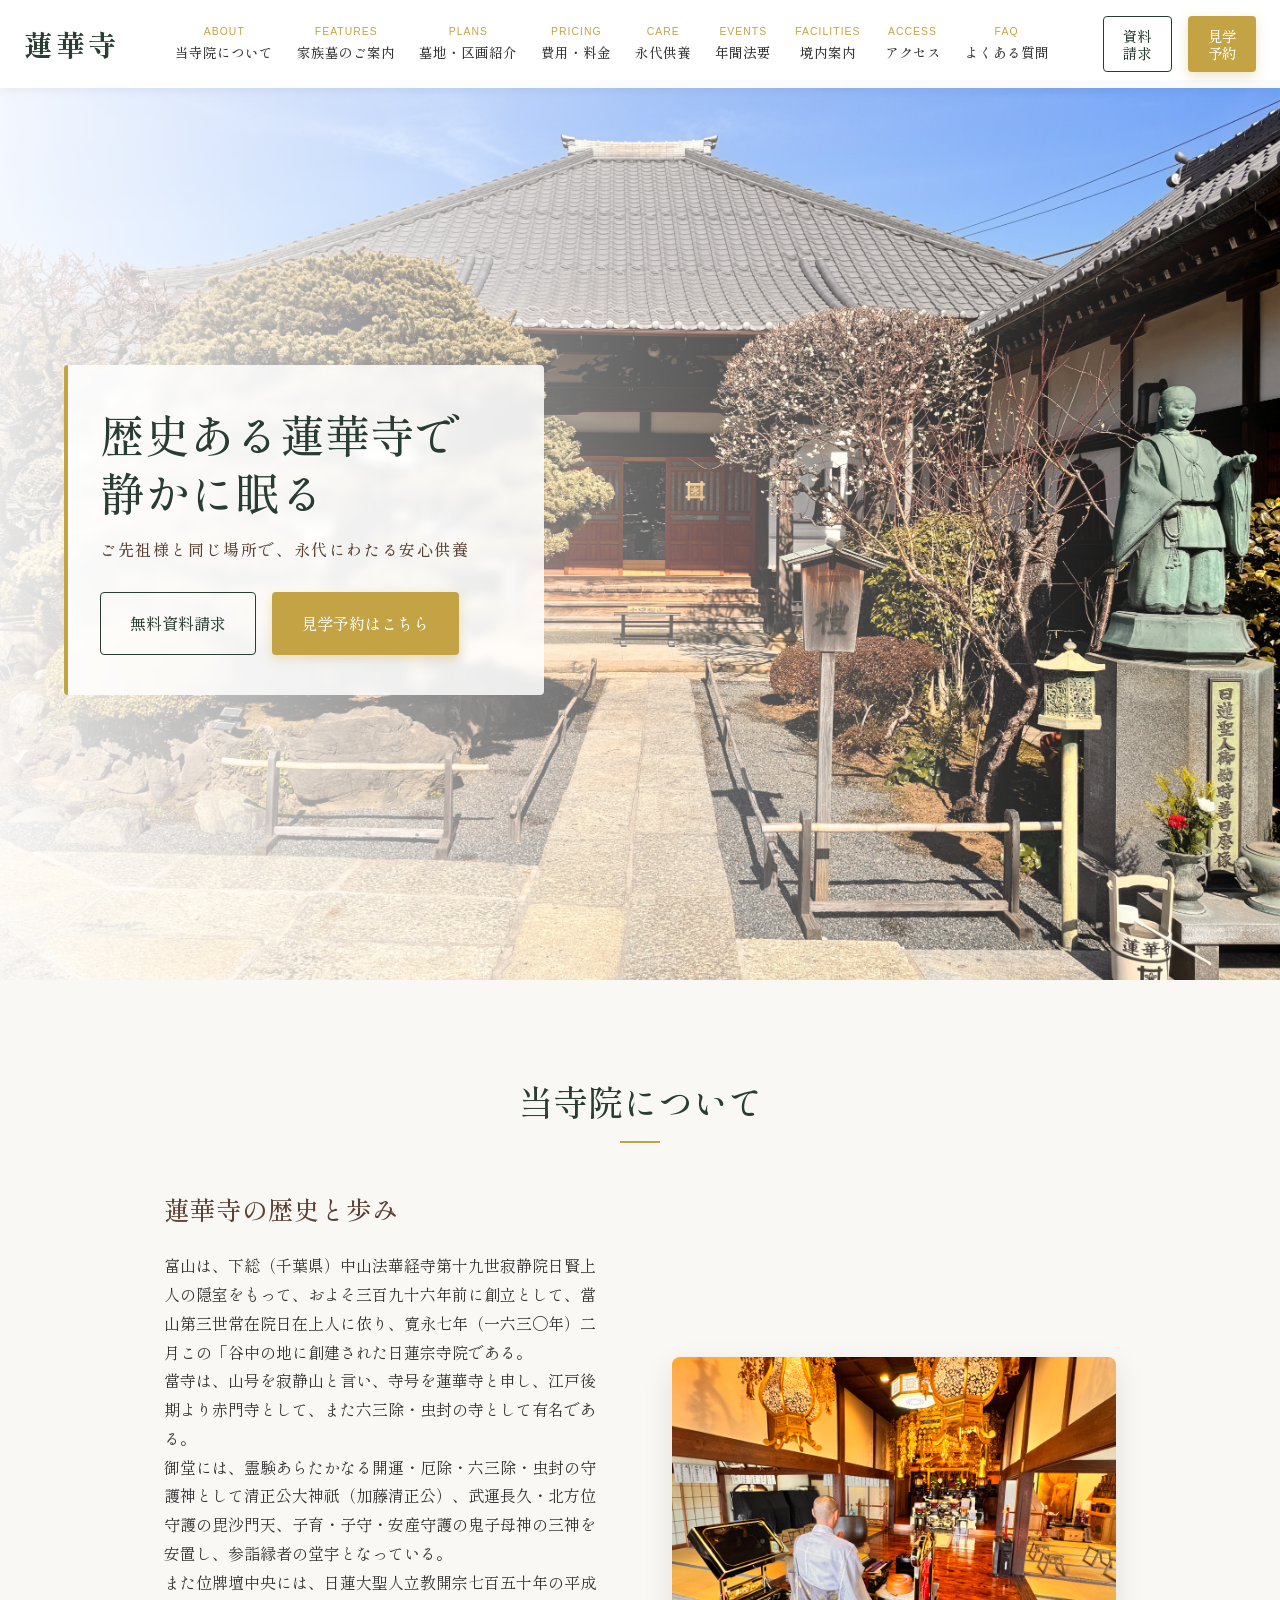
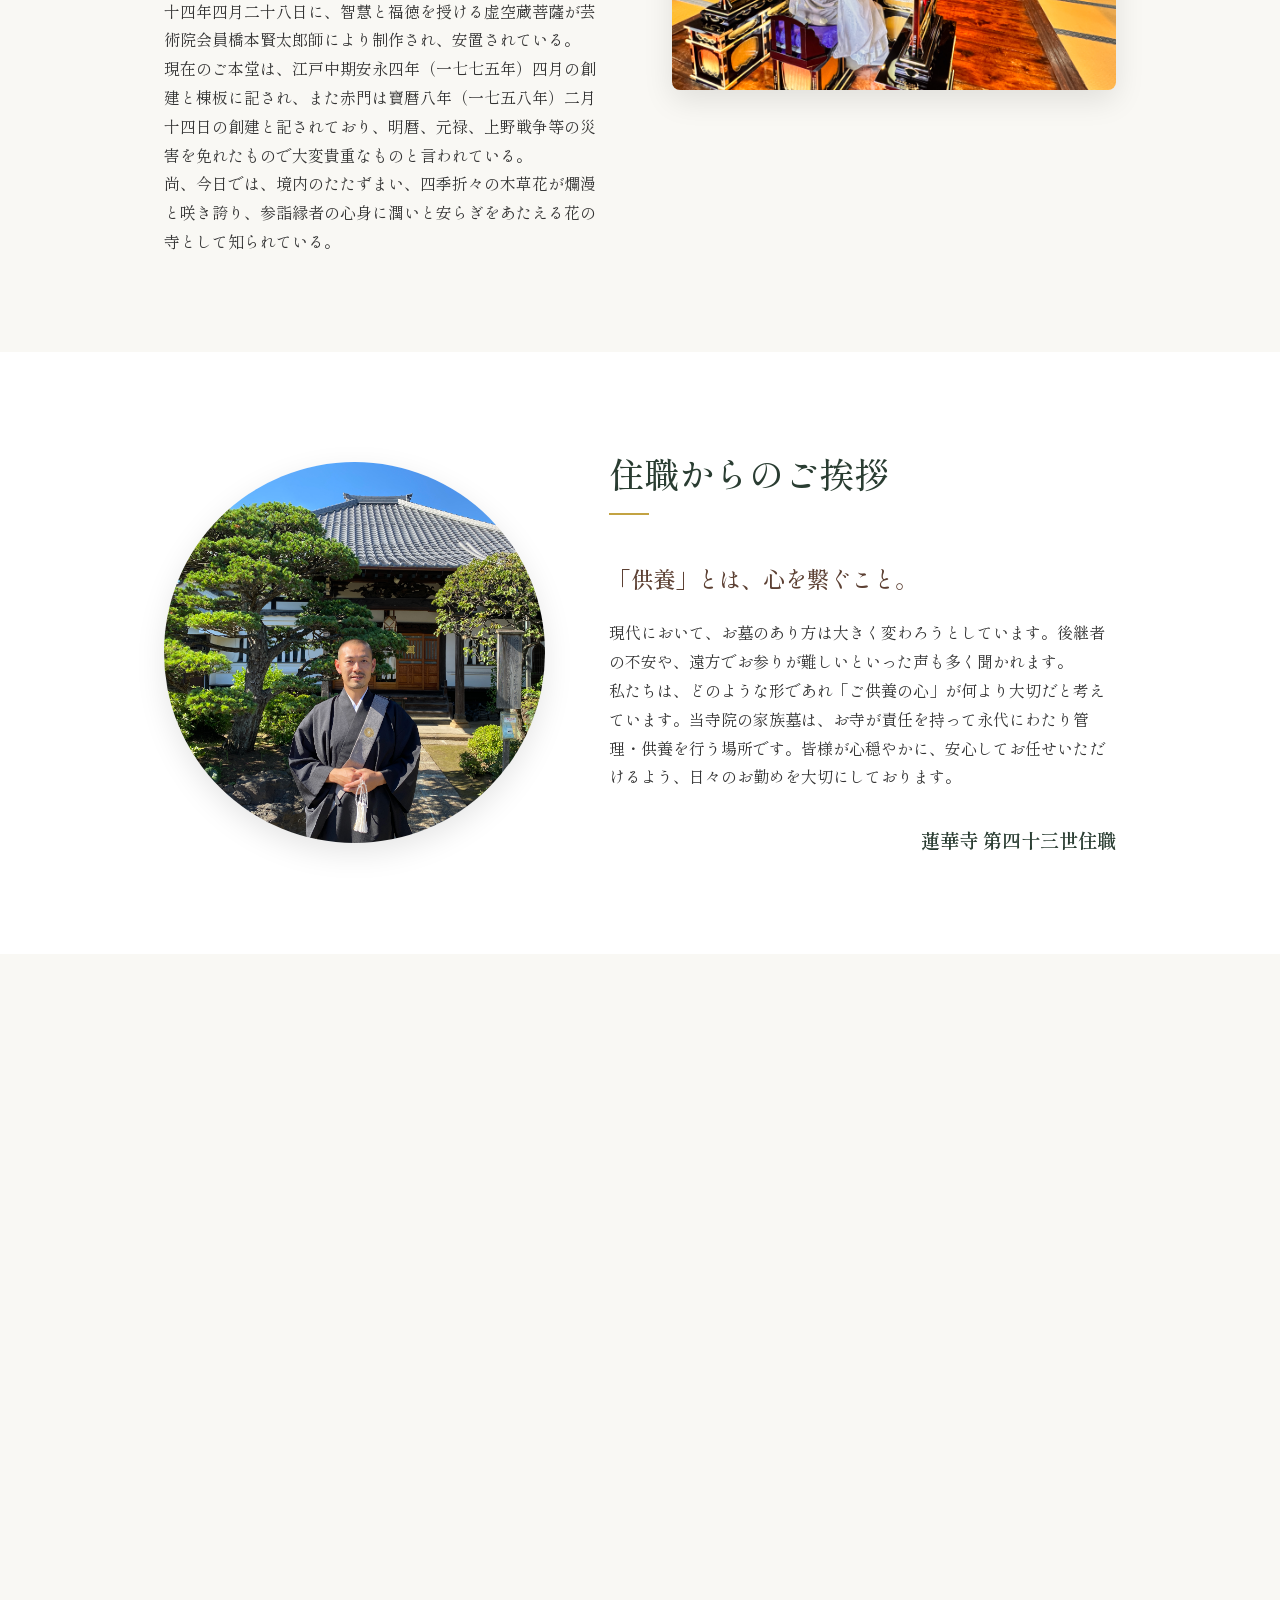
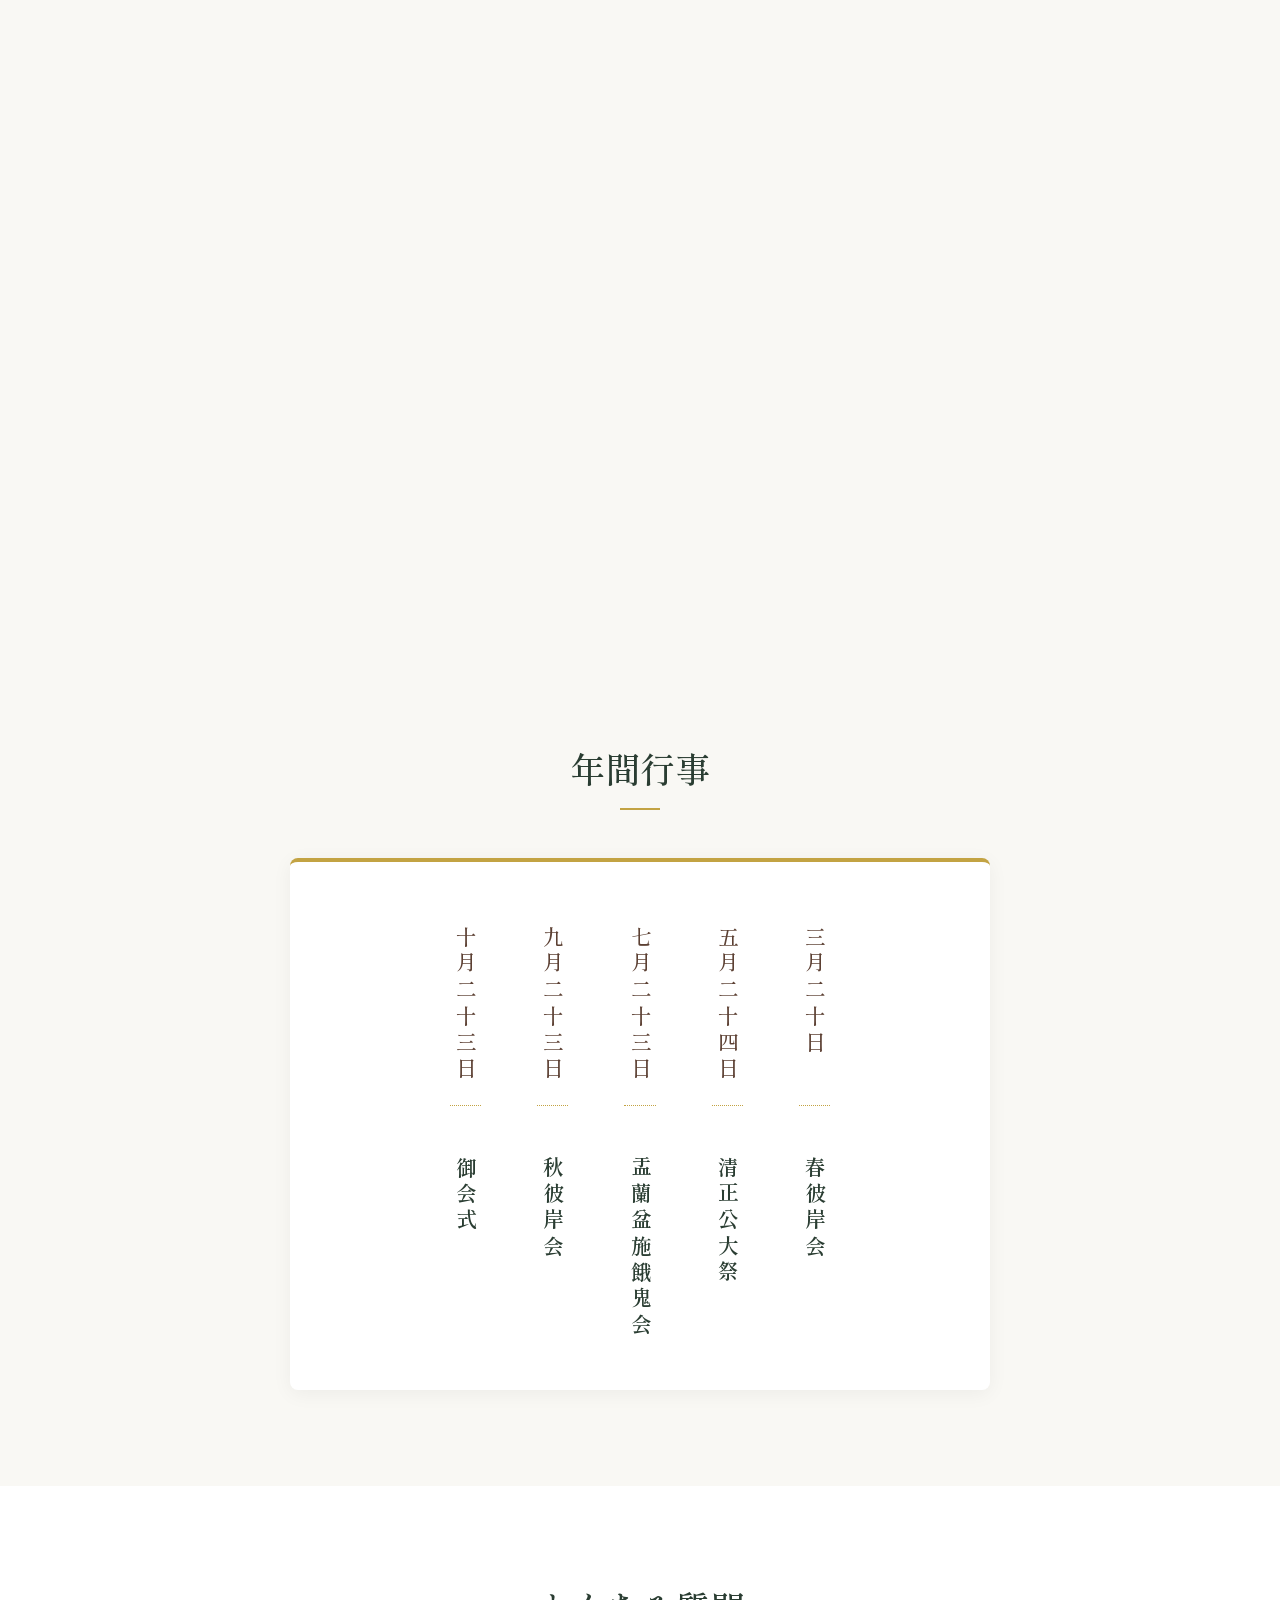
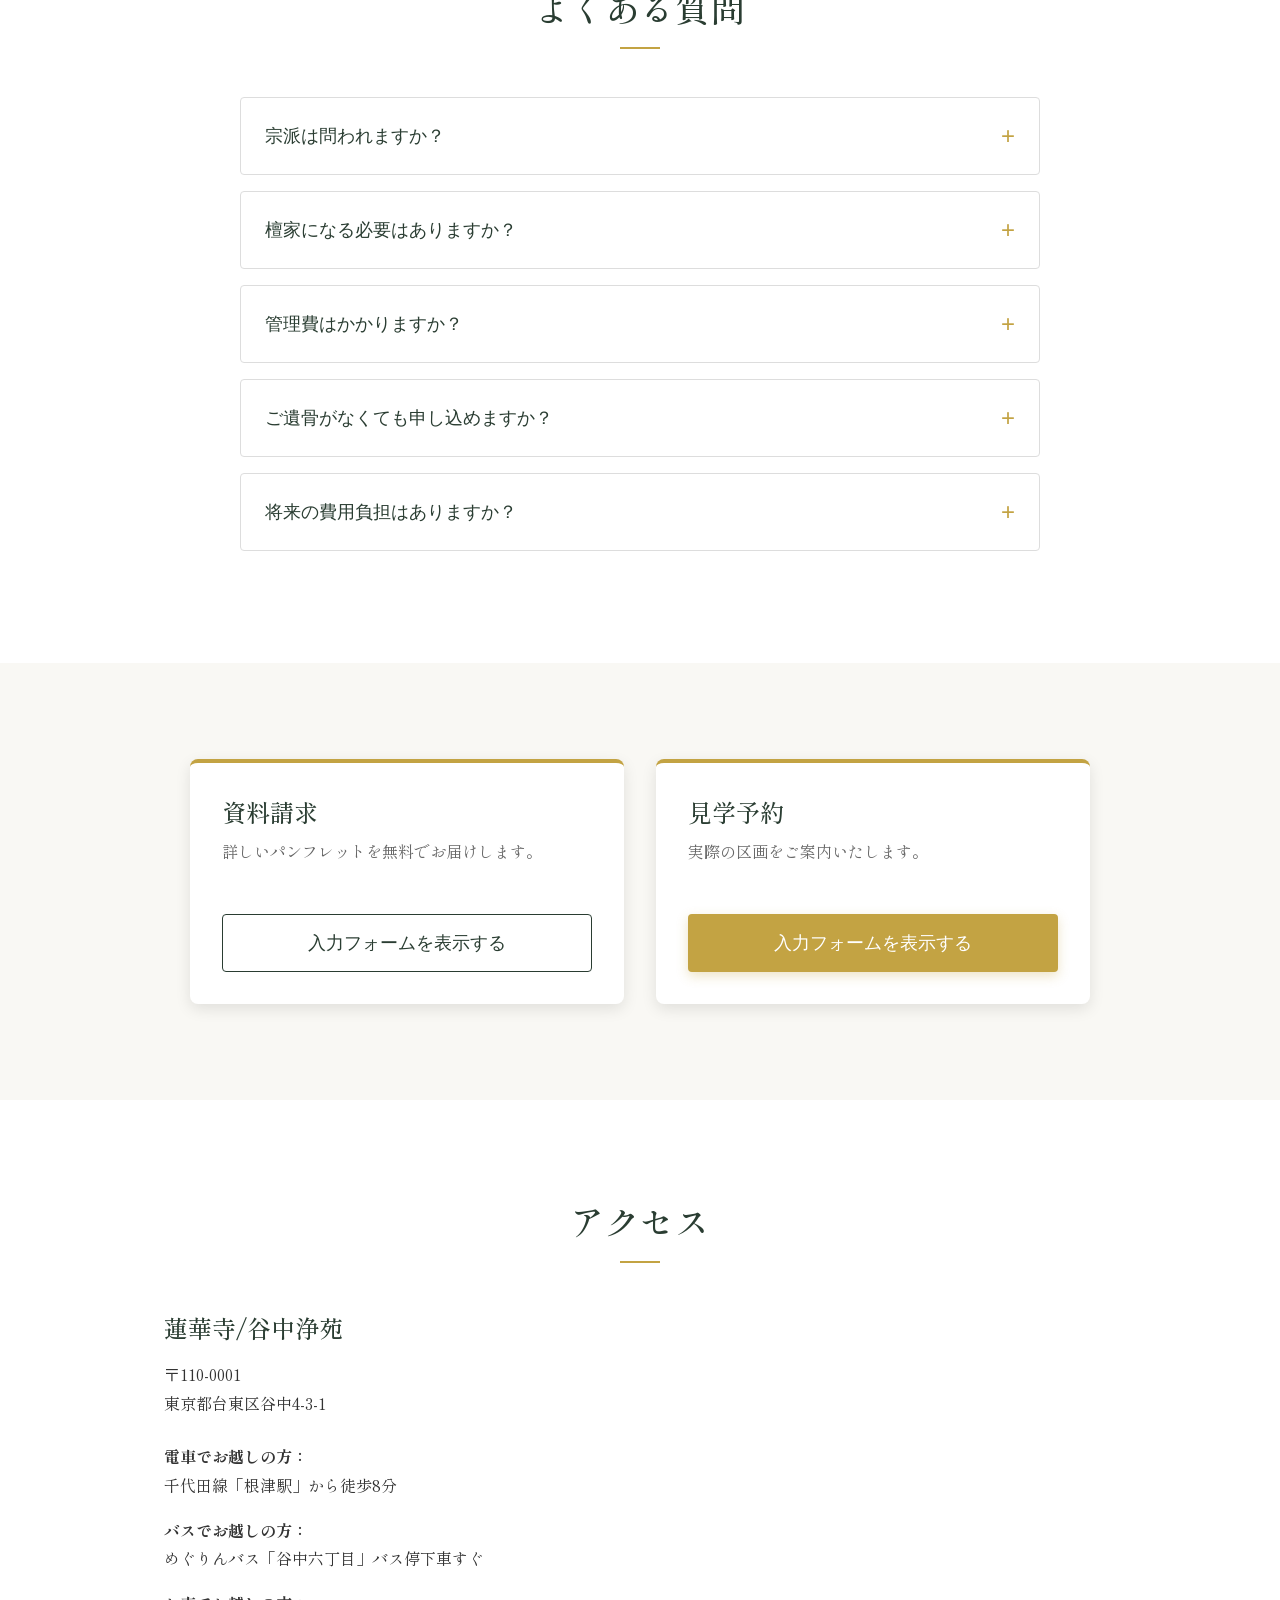
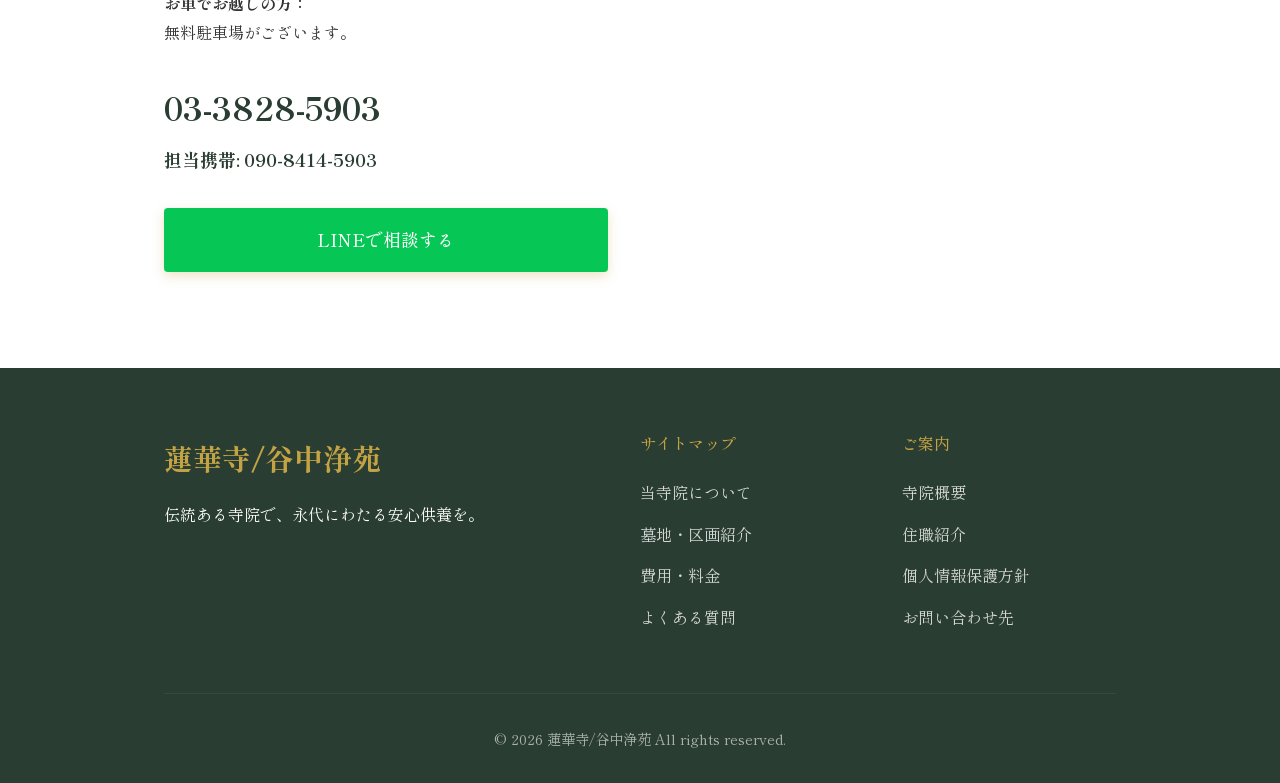
==== commit 7ae15a80: "Update title and meta description" ====
--- a/index.html
+++ b/index.html
@@ -4,8 +4,8 @@
 <head>
     <meta charset="UTF-8">
     <meta name="viewport" content="width=device-width, initial-scale=1.0">
-    <title>【公式】樹木葬墓地 - 伝統ある寺院で永代にわたる安心供養を</title>
-    <meta name="description" content="伝統ある寺院の境内にある樹木葬墓地の公式サイト。豊かな自然に囲まれた和の趣あふれる空間で、ご先祖様とともに永代にわたる安心供養をお約束します。">
+    <title>【公式】家族墓 - 伝統ある寺院で安心の永代供養</title>
+    <meta name="description" content="伝統ある寺院の境内にある家族墓の公式サイト。ご夫婦、ご家族で安心して眠れる永代供養付きのお墓です。">
     <link rel="stylesheet" href="styles.css?v=9">
     <!-- Google Fonts for Mincho -->
     <link rel="preconnect" href="https://fonts.googleapis.com">
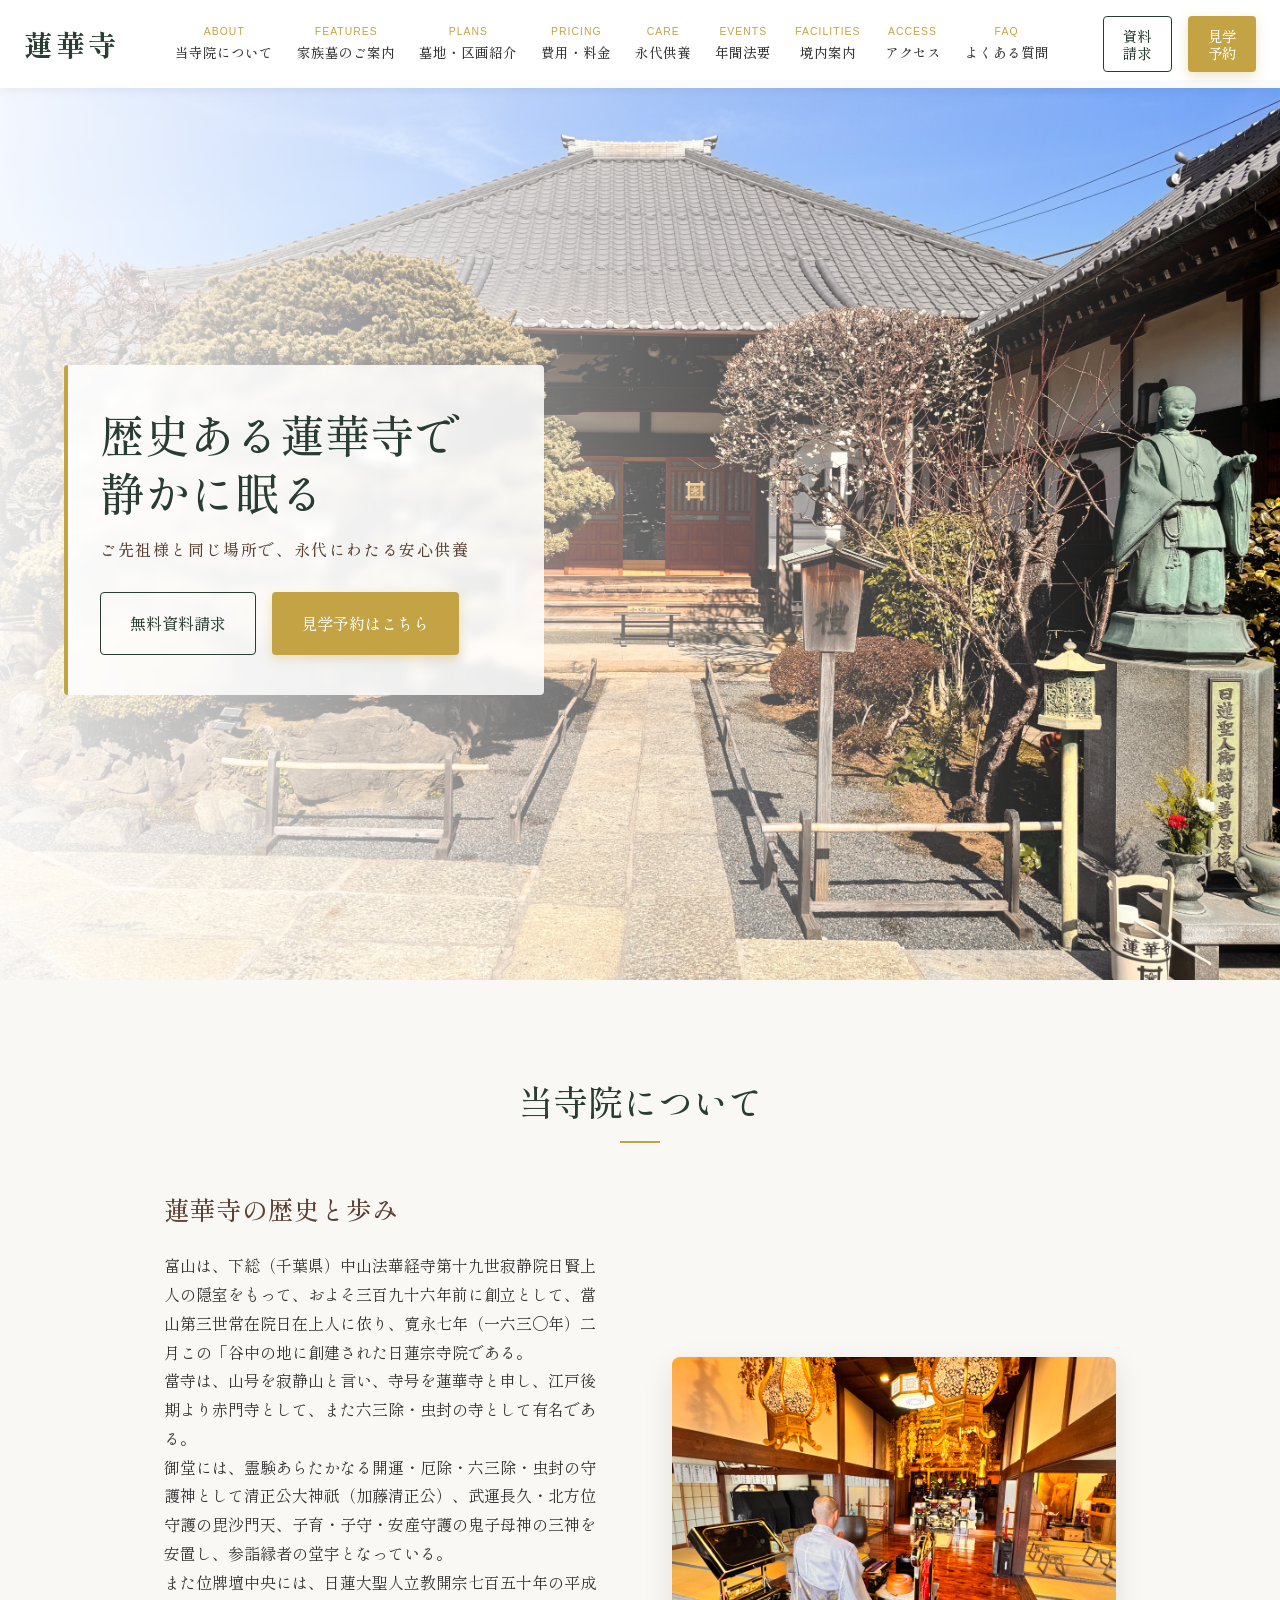
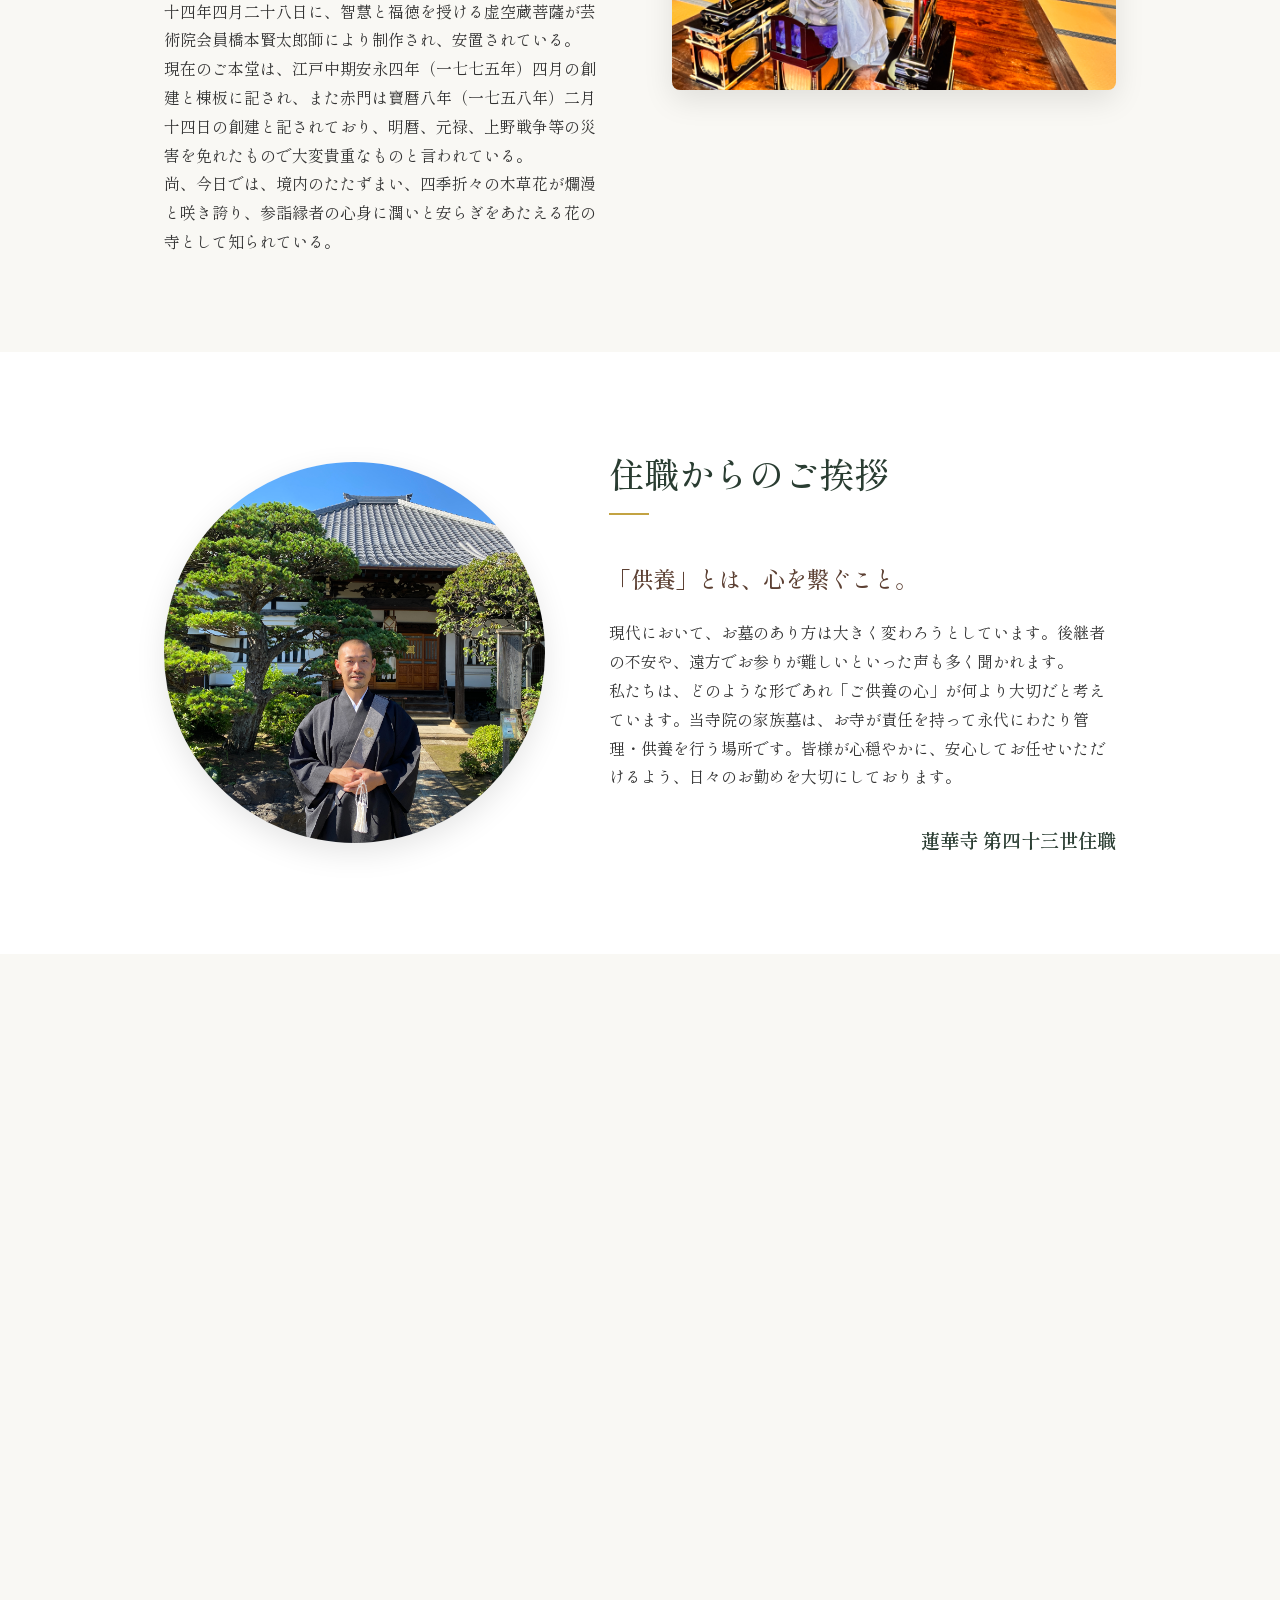
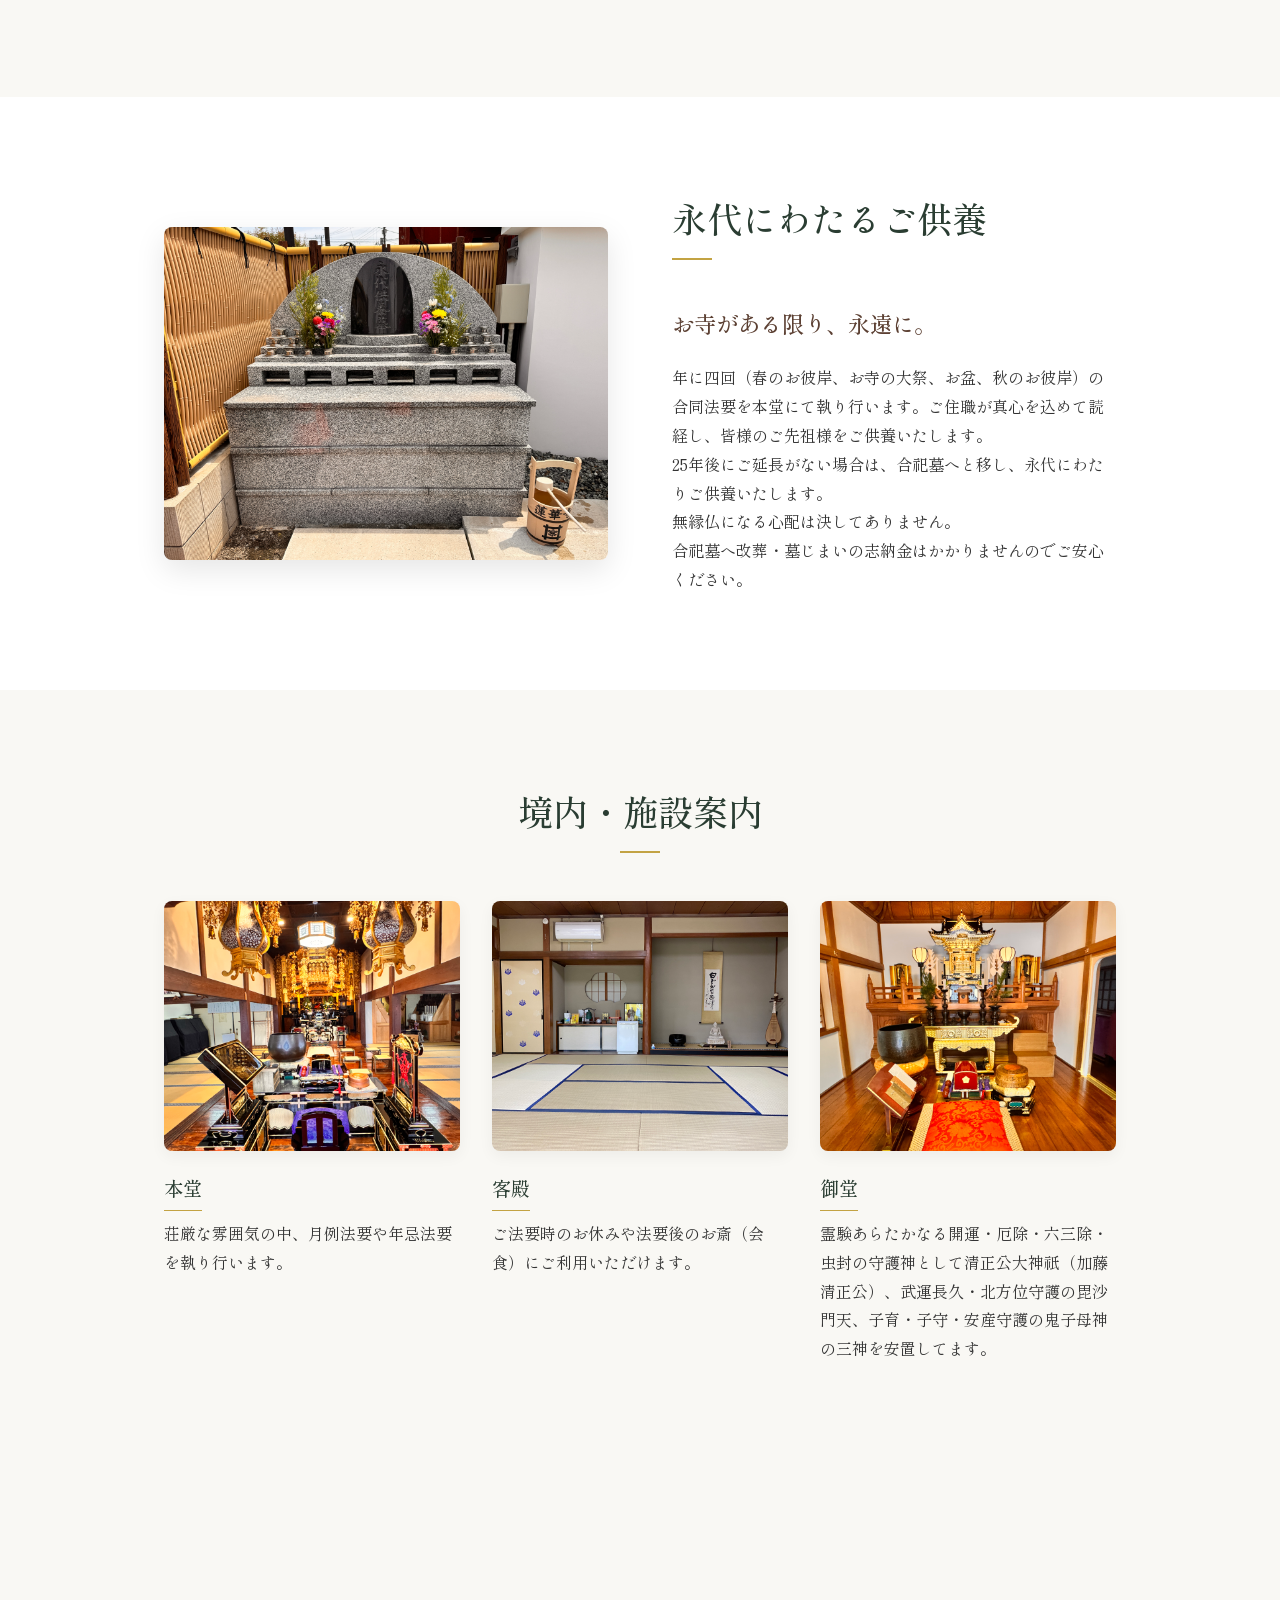
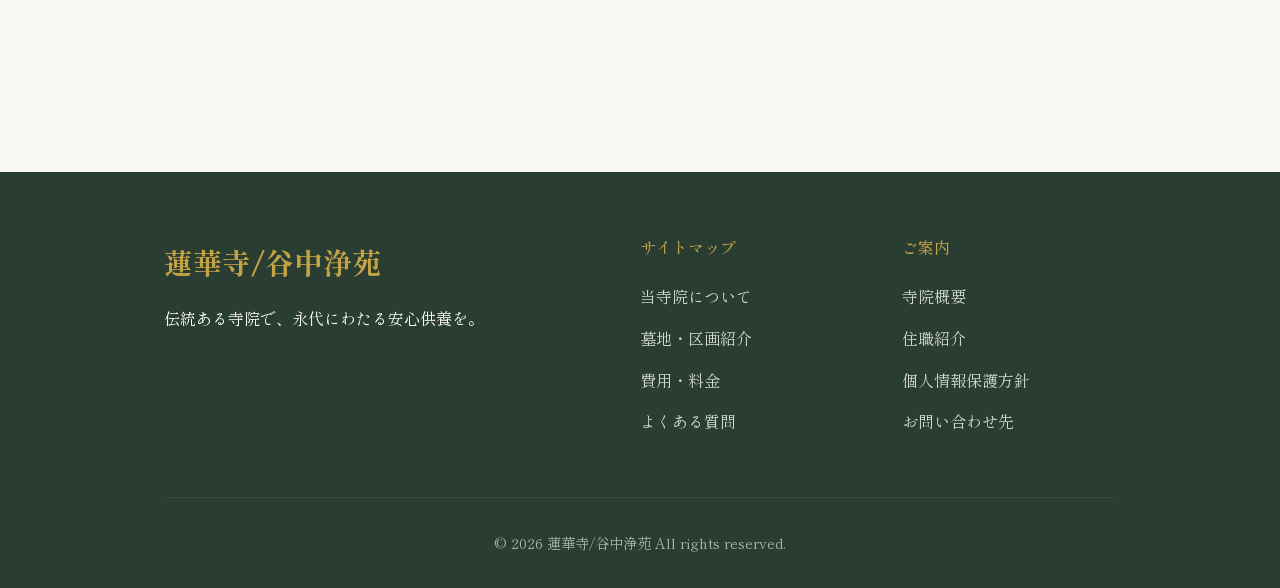
==== commit 65d89df5: "Redesign features section with split layout and kazokuhaka1 image" ====
--- a/index.html
+++ b/index.html
@@ -101,31 +101,46 @@
         <section id="features" class="section fade-in">
             <div class="container">
                 <h2 class="section-title">蓮華寺 家族墓 5つの特徴</h2>
-                <div class="features-grid">
-                    <div class="feature-card fade-in">
-                        <div class="feature-icon">1</div>
-                        <h3>寺院が永代管理する安心感</h3>
-                        <p>歴史あるお寺が責任を持って管理いたします。<br>無縁仏になるご心配はありません。</p>
-                    </div>
-                    <div class="feature-card fade-in">
-                        <div class="feature-icon">2</div>
-                        <h3>後継者不要</h3>
-                        <p>お子様やご親族に負担をかけたくないという方に最適なプランです。</p>
-                    </div>
-                    <div class="feature-card fade-in">
-                        <div class="feature-icon">3</div>
-                        <h3>いつでもお参り可能</h3>
-                        <p>お好きな時にいつでもお参りいただけます。<br>都心を忘れてしまうほど静かな環境です。</p>
-                    </div>
-                    <div class="feature-card fade-in">
-                        <div class="feature-icon">4</div>
-                        <h3>ご先祖様の墓所と近い安心</h3>
-                        <p>境内に位置しているため、本堂の仏様やご先祖様のすぐそばで安らかに眠ることができます。</p>
-                    </div>
-                    <div class="feature-card fade-in">
-                        <div class="feature-icon">5</div>
-                        <h3>檀家でなくても利用可能</h3>
-                        <p>過去の宗旨・宗派は問いません。檀家もしくは会員制からお選びいただけます。</p>
+                <div class="features-split">
+                    <div class="features-image-wrapper fade-in">
+                        <img src="images/kazokuhaka1.png" alt="蓮華寺 家族墓 外観" class="features-split-image">
+                    </div>
+                    <div class="features-list-wrapper">
+                        <div class="feature-item-horizontal fade-in">
+                            <span class="feature-item-num">一</span>
+                            <div class="feature-item-content">
+                                <h3>寺院が永代管理する安心感</h3>
+                                <p>歴史あるお寺が責任を持って管理いたします。<br>無縁仏になるご心配はありません。</p>
+                            </div>
+                        </div>
+                        <div class="feature-item-horizontal fade-in">
+                            <span class="feature-item-num">二</span>
+                            <div class="feature-item-content">
+                                <h3>後継者不要</h3>
+                                <p>お子様やご親族に負担をかけたくないという方に最適なプランです。</p>
+                            </div>
+                        </div>
+                        <div class="feature-item-horizontal fade-in">
+                            <span class="feature-item-num">三</span>
+                            <div class="feature-item-content">
+                                <h3>いつでもお参り可能</h3>
+                                <p>お好きな時にいつでもお参りいただけます。<br>都心を忘れてしまうほど静かな環境です。</p>
+                            </div>
+                        </div>
+                        <div class="feature-item-horizontal fade-in">
+                            <span class="feature-item-num">四</span>
+                            <div class="feature-item-content">
+                                <h3>ご先祖様の墓所と近い安心</h3>
+                                <p>境内に位置しているため、本堂の仏様やご先祖様のすぐそばで安らかに眠ることができます。</p>
+                            </div>
+                        </div>
+                        <div class="feature-item-horizontal fade-in">
+                            <span class="feature-item-num">五</span>
+                            <div class="feature-item-content">
+                                <h3>檀家でなくても利用可能</h3>
+                                <p>過去の宗旨・宗派は問いません。檀家もしくは会員制からお選びいただけます。</p>
+                            </div>
+                        </div>
                     </div>
                 </div>
             </div>
--- a/styles.css
+++ b/styles.css
@@ -402,46 +402,75 @@
 }
 
 /* Features Section */
-.features-grid {
+/* Features Section (Redesigned split layout with image) */
+.features-split {
   display: grid;
-  grid-template-columns: repeat(auto-fit, minmax(300px, 1fr));
-  gap: 2.5rem;
+  grid-template-columns: 1fr 1.2fr;
+  gap: 4rem;
+  align-items: center;
   margin-top: 3rem;
 }
 
-.feature-card {
-  background: var(--color-white);
-  padding: 2.5rem;
+.features-image-wrapper {
+  width: 100%;
+}
+
+.features-split-image {
+  width: 100%;
+  height: auto;
+  aspect-ratio: 1 / 1;
+  object-fit: cover;
   border-radius: 8px;
-  box-shadow: 0 5px 20px rgba(0,0,0,0.05);
+  box-shadow: 0 15px 35px rgba(0, 0, 0, 0.1);
+  border: 1px solid rgba(0, 0, 0, 0.05);
+}
+
+.features-list-wrapper {
+  display: flex;
+  flex-direction: column;
+  gap: 2rem;
+}
+
+.feature-item-horizontal {
+  display: flex;
+  gap: 1.5rem;
+  align-items: flex-start;
+  border-bottom: 1px dashed rgba(42, 61, 50, 0.15);
+  padding-bottom: 1.5rem;
+}
+
+.feature-item-horizontal:last-child {
+  border-bottom: none;
+  padding-bottom: 0;
+}
+
+.feature-item-num {
+  font-family: var(--font-mincho);
+  font-size: 1.8rem;
+  font-weight: 700;
+  color: var(--color-gold);
+  line-height: 1;
+  border-bottom: 2px solid var(--color-gold);
+  padding-bottom: 2px;
+  min-width: 2.5rem;
   text-align: center;
-  transition: transform 0.3s ease;
-  position: relative;
-  overflow: hidden;
-  border-top: 4px solid var(--color-dark-green);
-}
-
-.feature-card:hover {
-  transform: translateY(-5px);
-}
-
-.feature-icon {
-  width: 50px;
-  height: 50px;
-  background-color: var(--color-gold);
-  color: var(--color-white);
-  border-radius: 50%;
-  display: flex;
-  align-items: center;
-  justify-content: center;
-  font-size: 1.5rem;
-  font-weight: 700;
-  margin: 0 auto 1.5rem;
-}
-
-.feature-card h3 {
-  font-size: 1.3rem;
-  margin-bottom: 1rem;
+}
+
+.feature-item-content {
+  flex-grow: 1;
+}
+
+.feature-item-content h3 {
+  font-size: 1.25rem;
+  margin-bottom: 0.5rem;
+  color: var(--color-dark-green);
+  font-weight: 600;
+}
+
+.feature-item-content p {
+  font-size: 0.95rem;
+  color: var(--color-text);
+  line-height: 1.7;
 }
 
 /* Plans Section */
@@ -1015,7 +1044,7 @@
     padding: 2rem;
     margin: 0 1rem;
   }
-  .about-grid, .message-container, .perpetual-grid {
+  .about-grid, .message-container, .perpetual-grid, .features-split {
     grid-template-columns: 1fr;
     flex-direction: column;
     gap: 2rem;
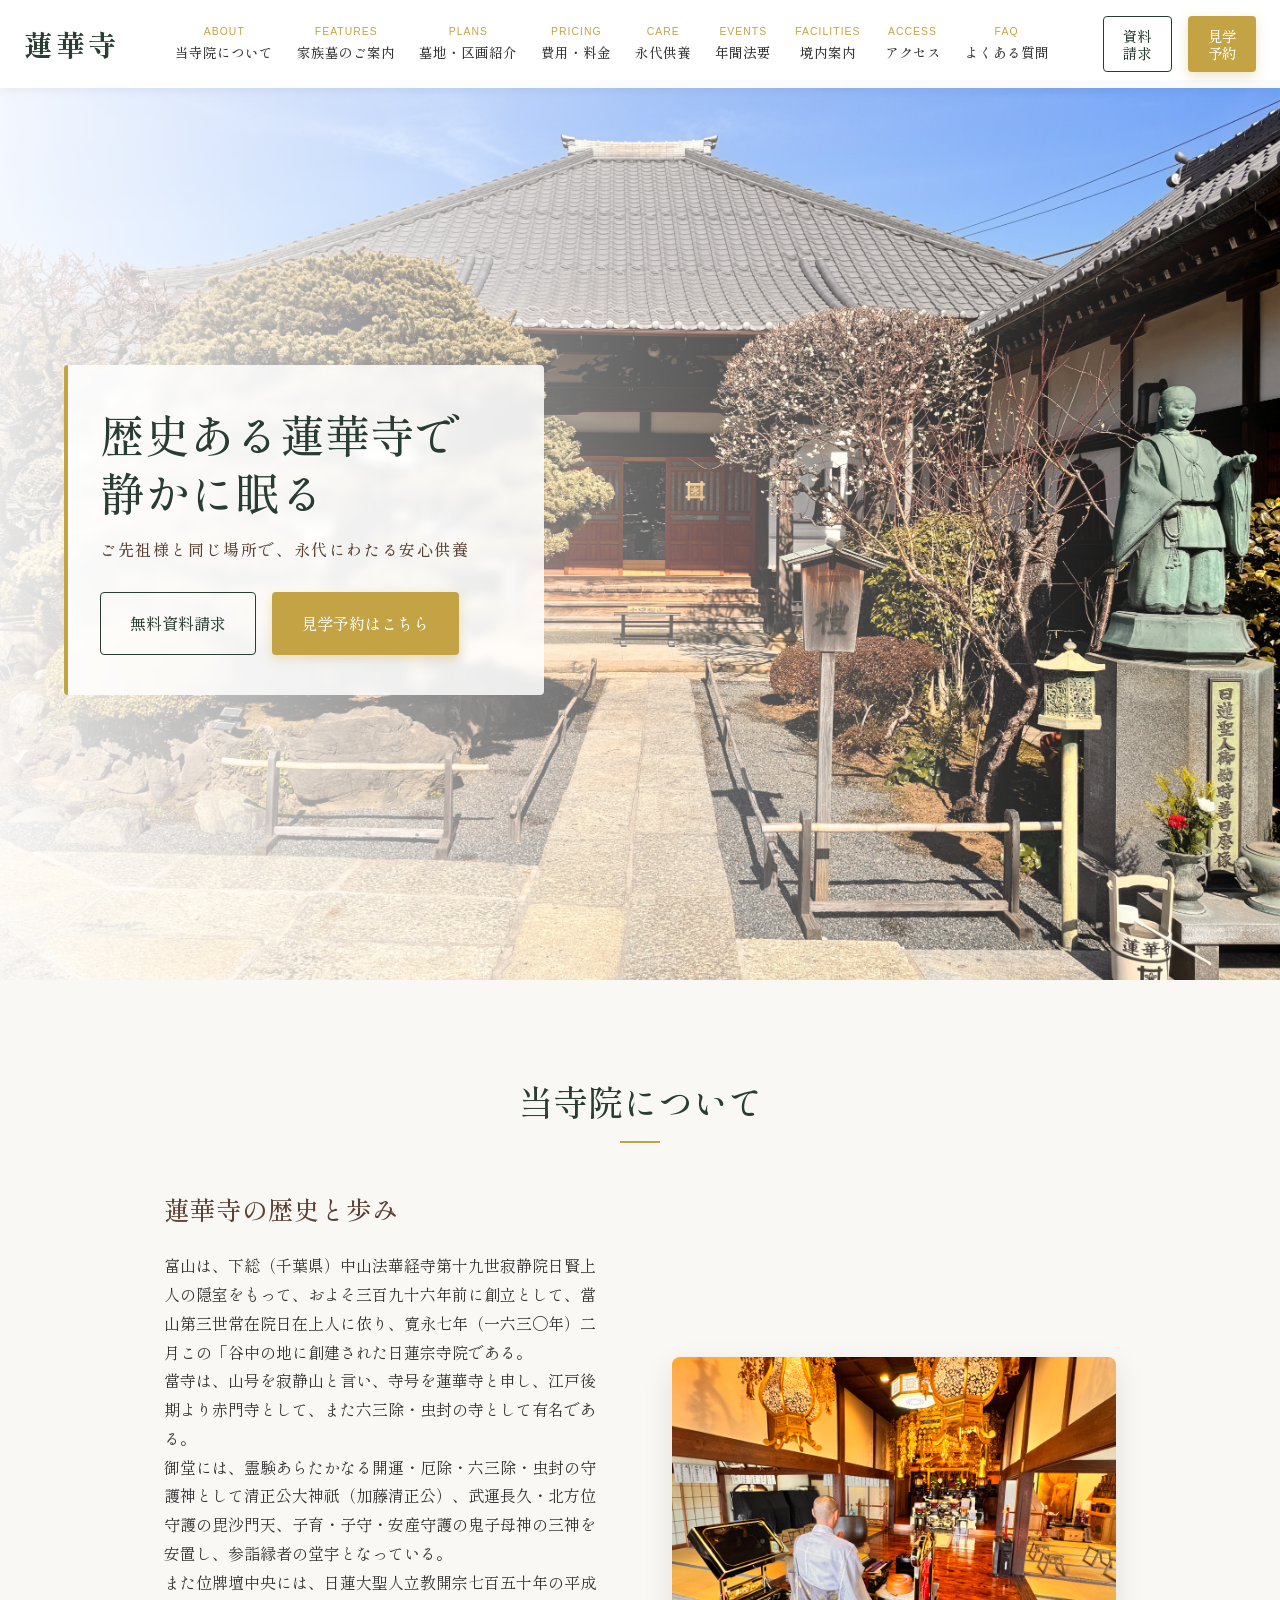
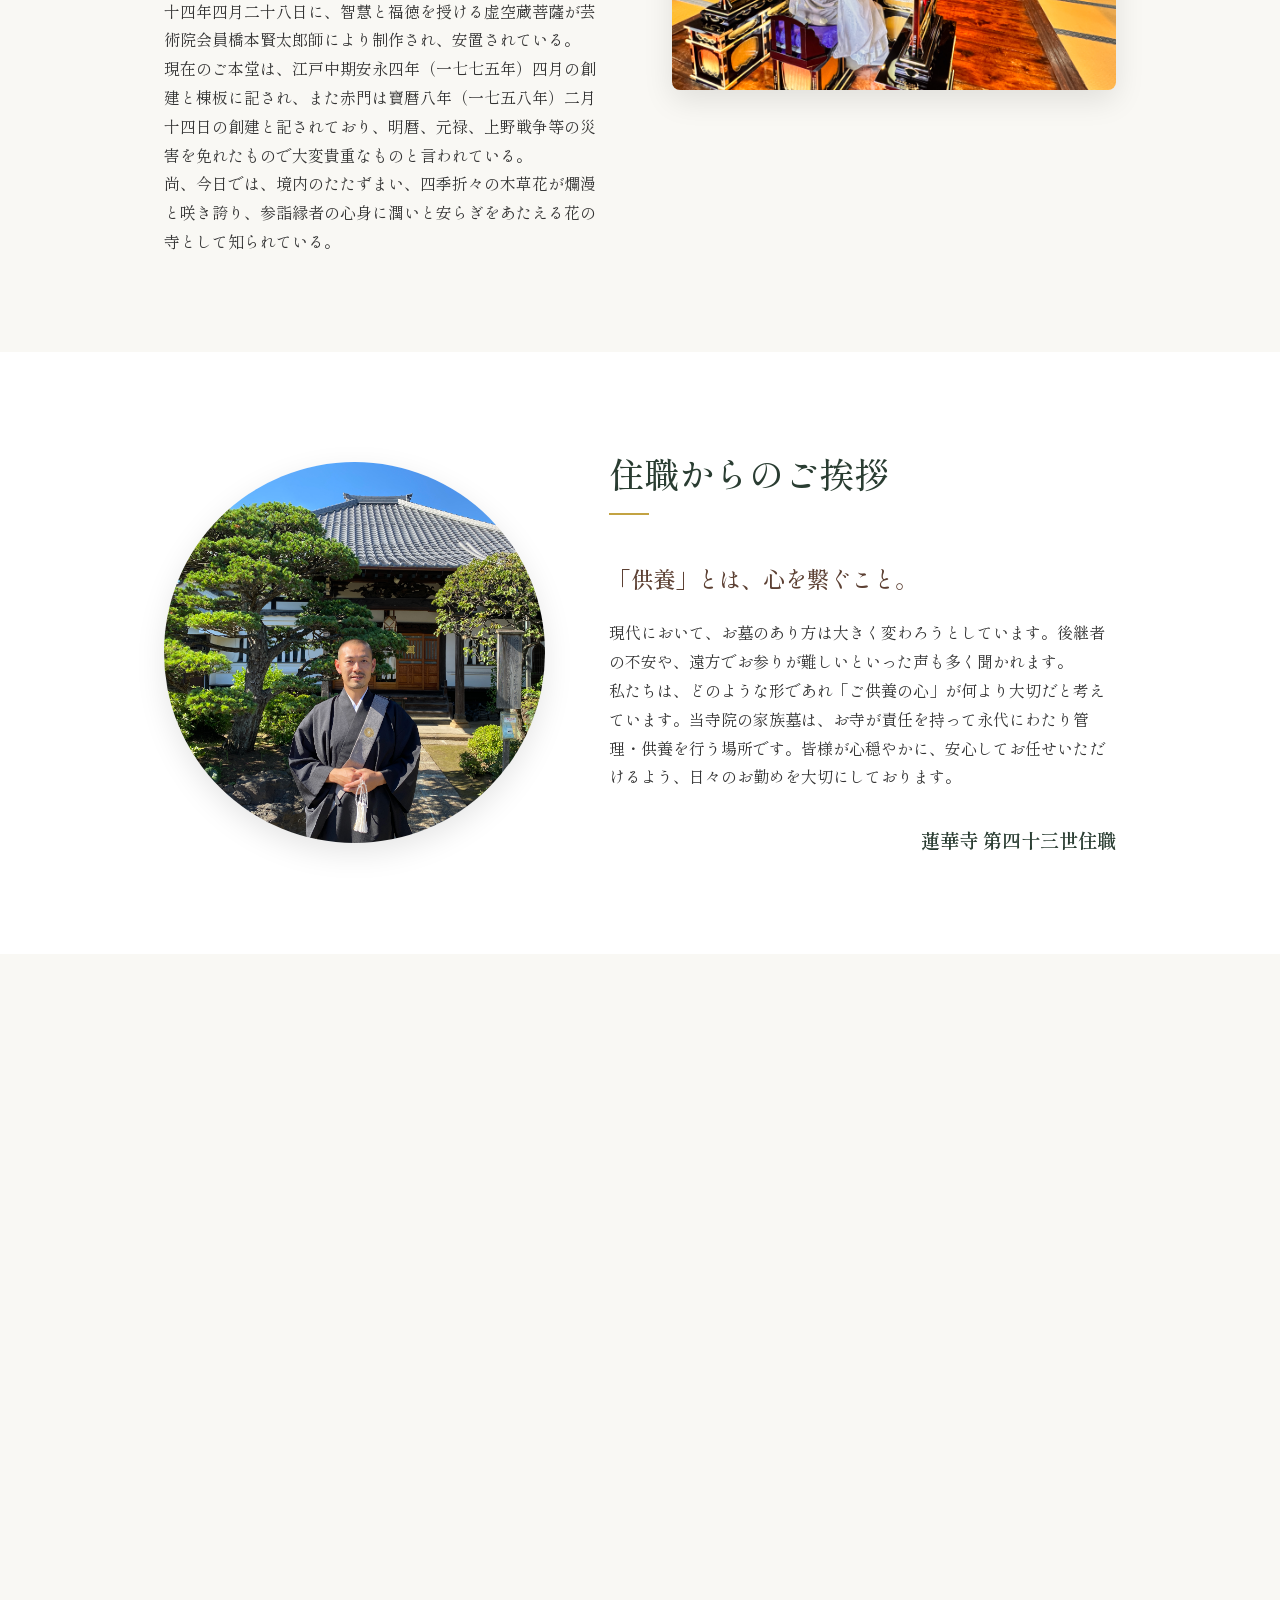
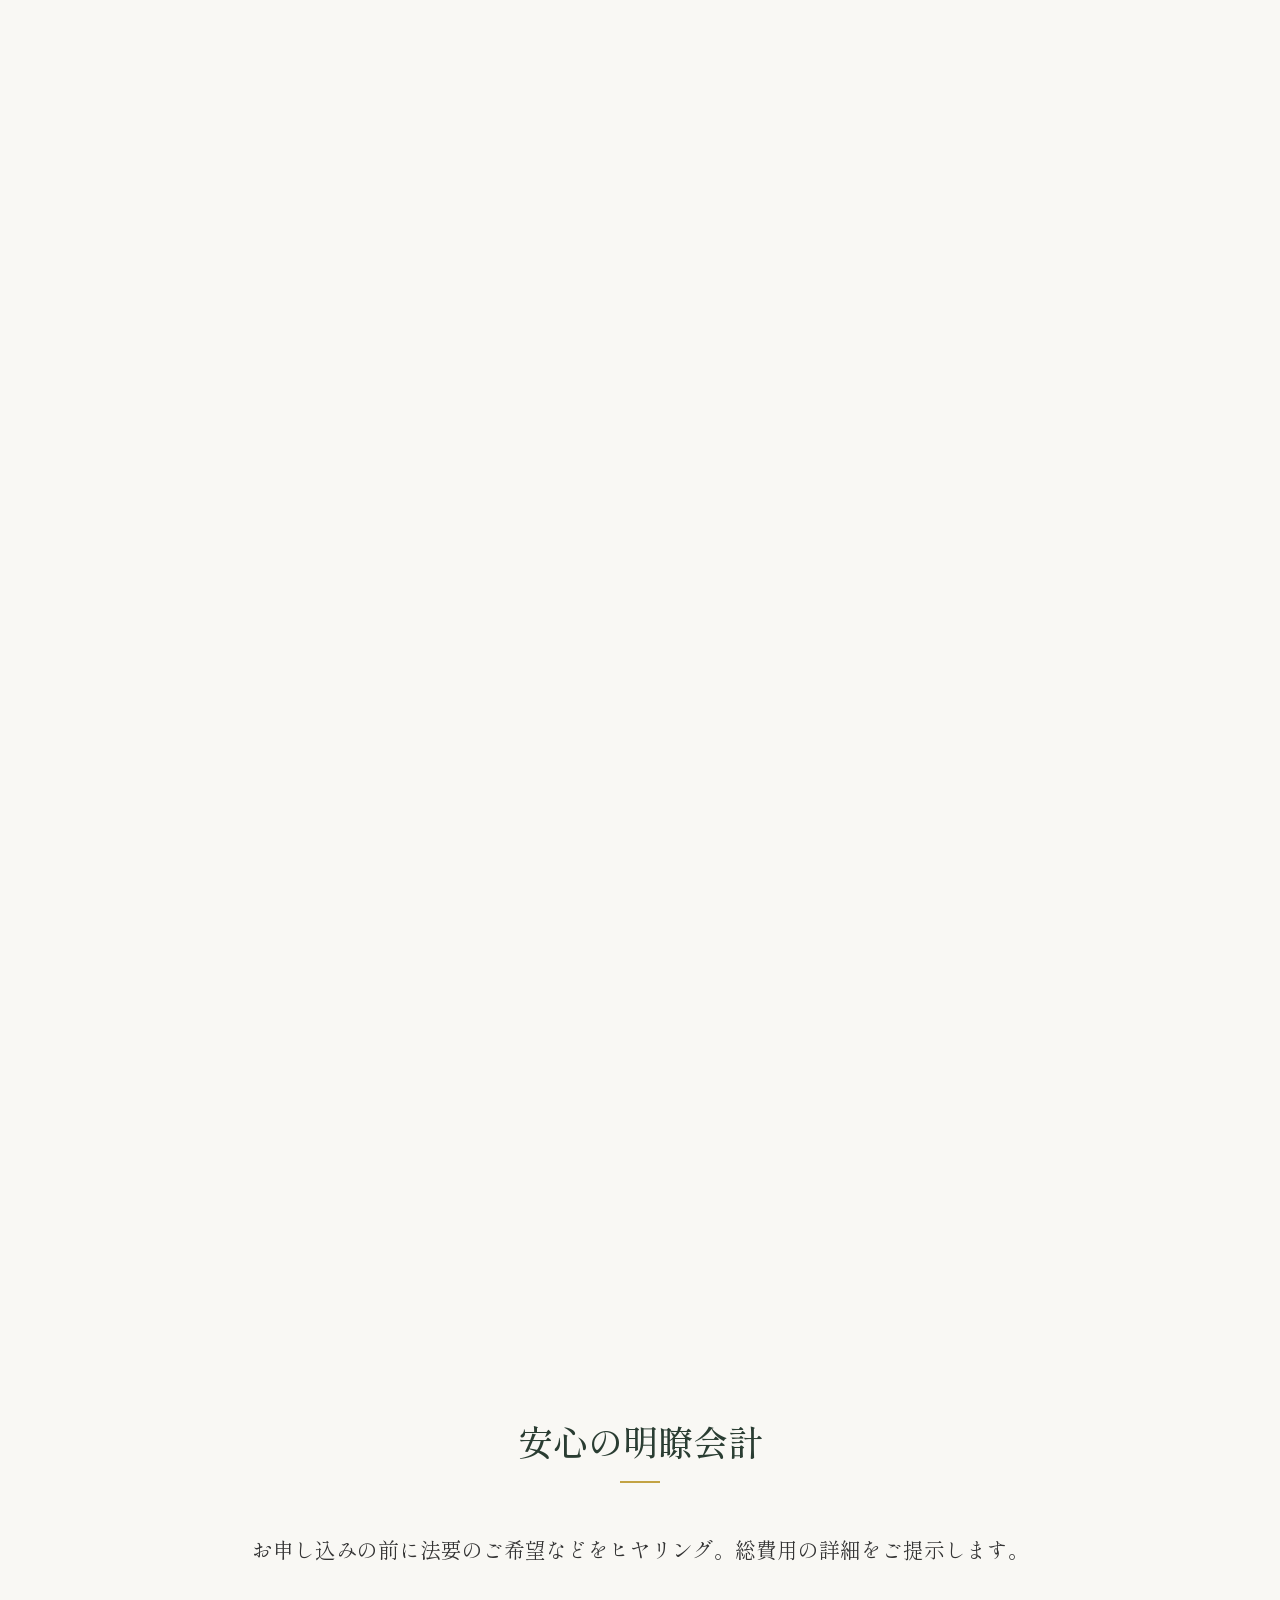
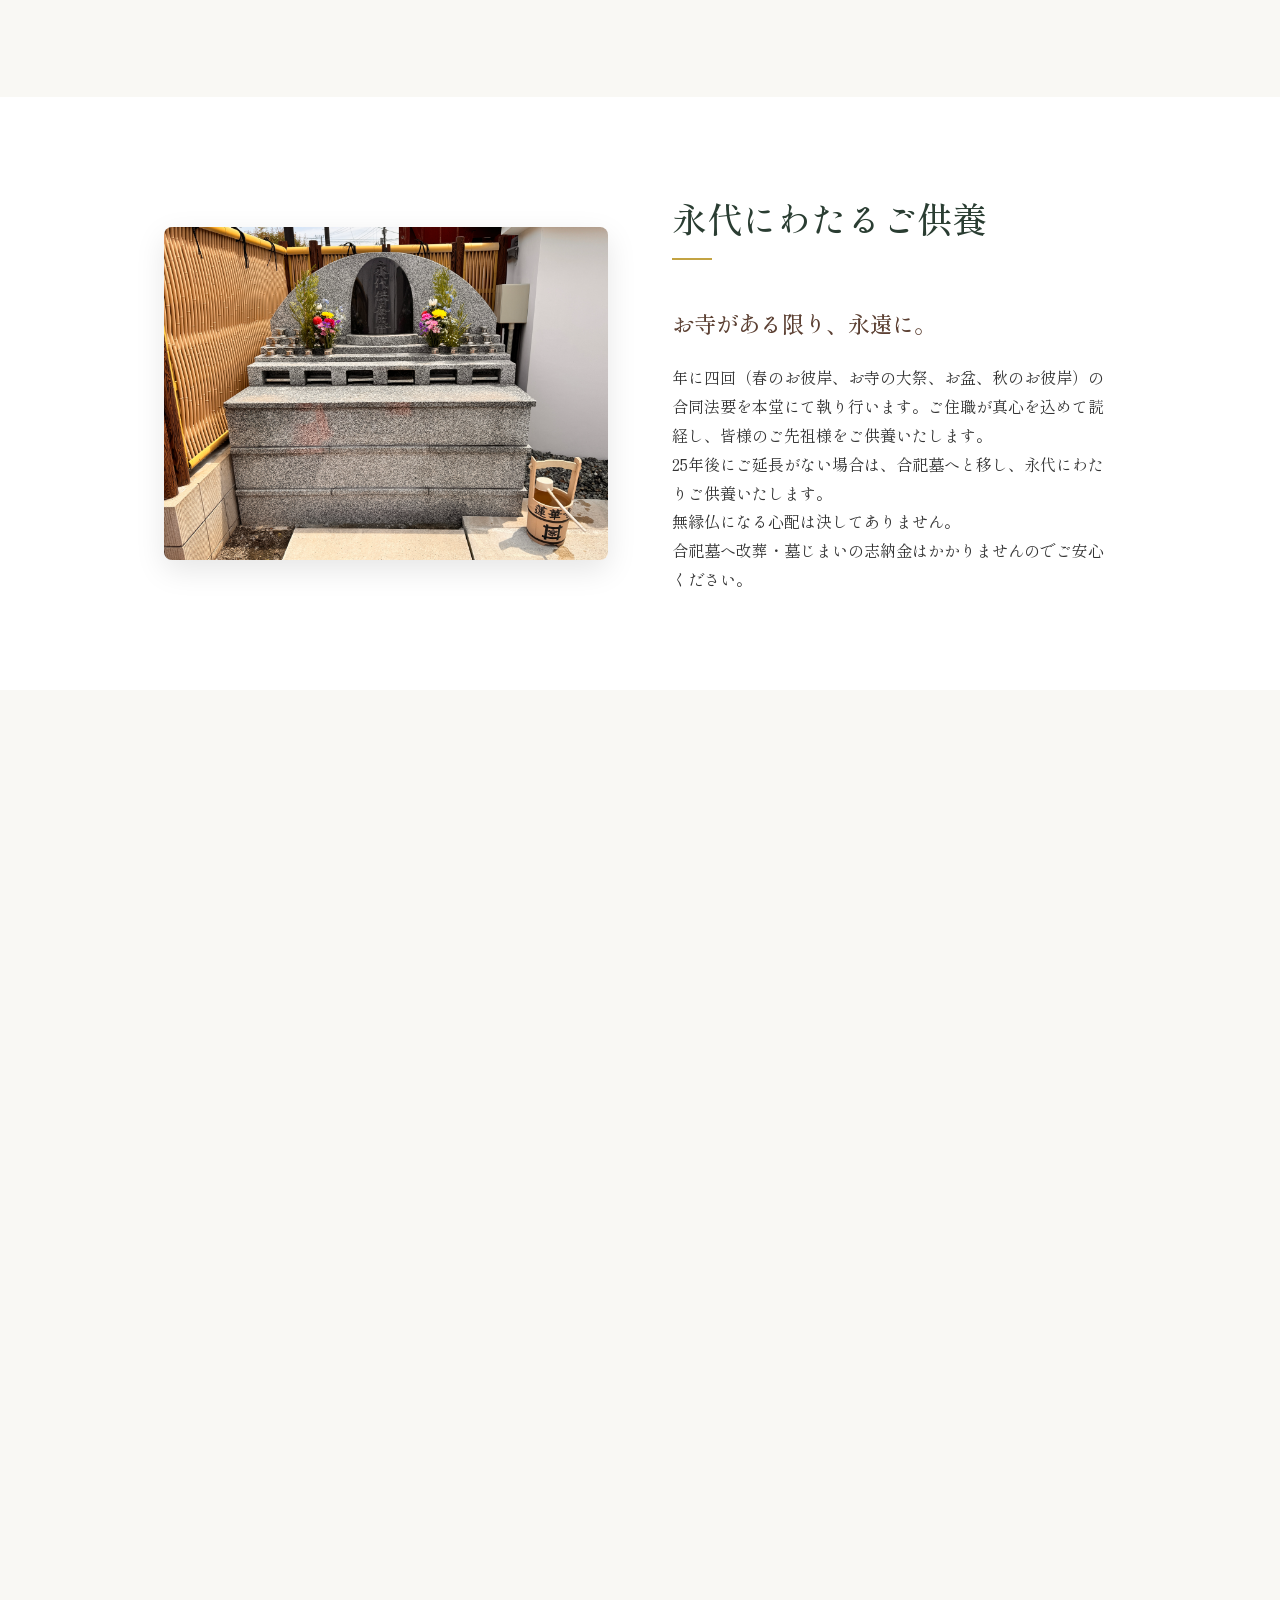
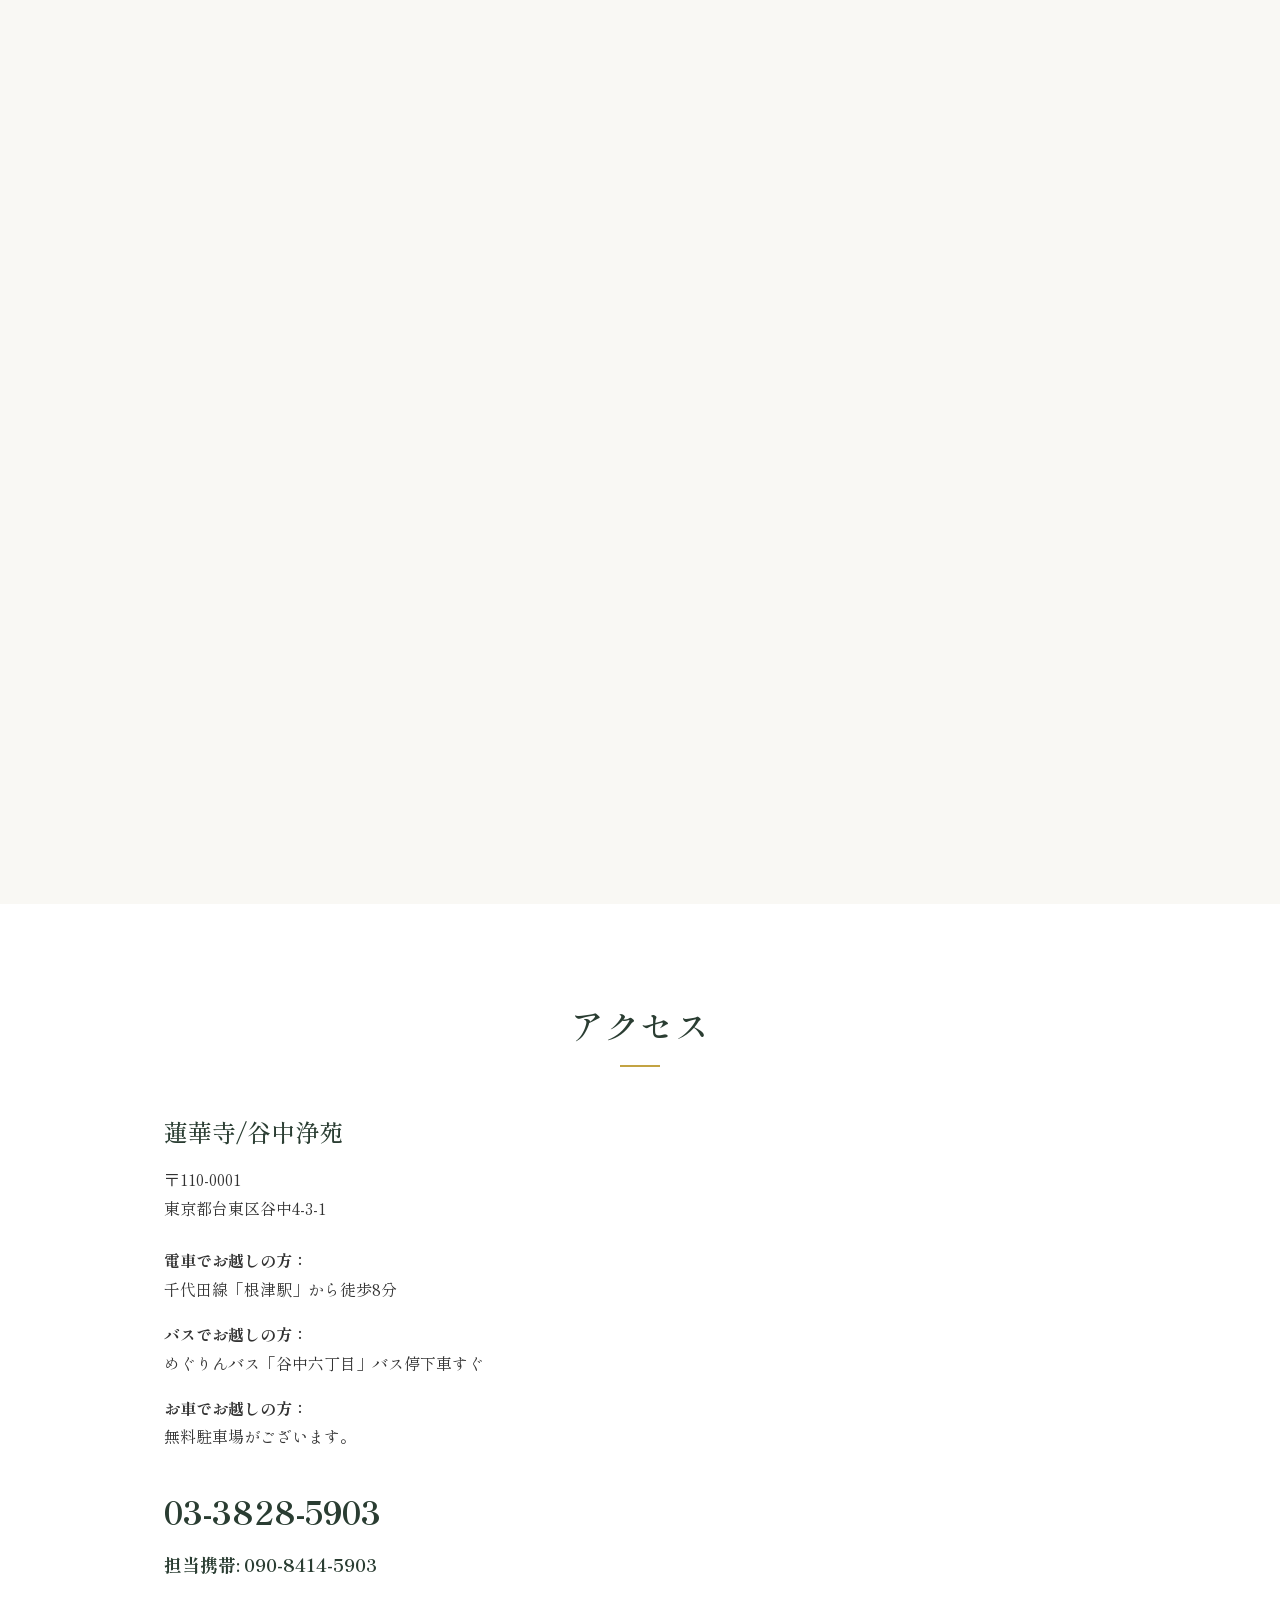
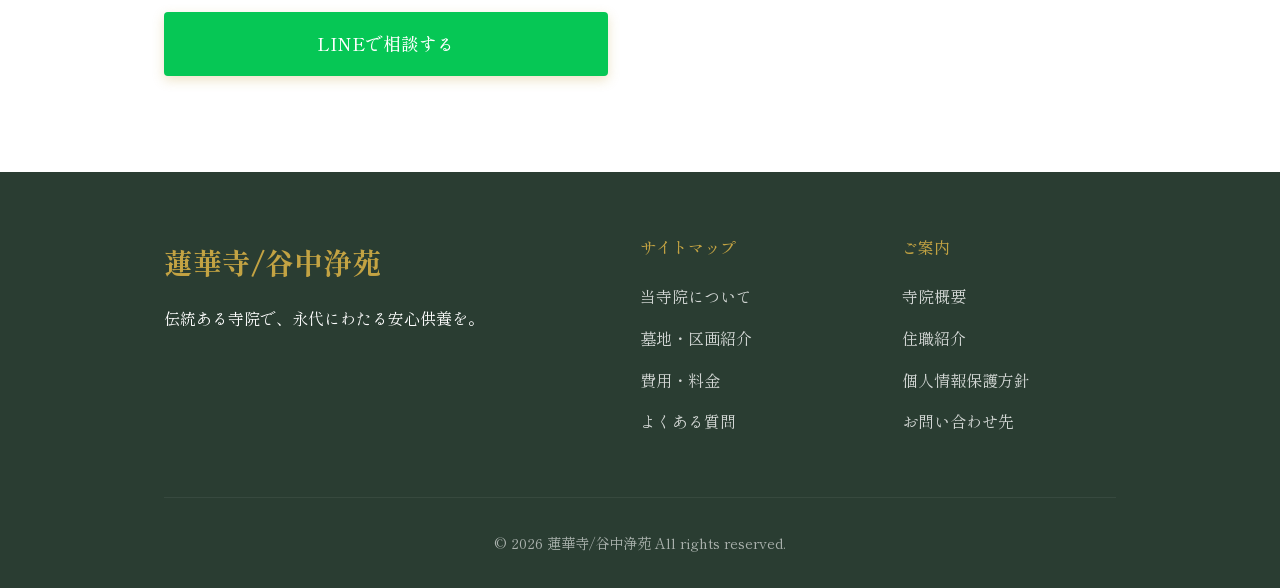
==== commit 164ba54d: "Change features section image to kazokuhaka2.png and remove large kazokuhaka1.png" ====
--- a/index.html
+++ b/index.html
@@ -103,7 +103,7 @@
                 <h2 class="section-title">蓮華寺 家族墓 5つの特徴</h2>
                 <div class="features-split">
                     <div class="features-image-wrapper fade-in">
-                        <img src="images/kazokuhaka1.png" alt="蓮華寺 家族墓 外観" class="features-split-image">
+                        <img src="images/kazokuhaka2.png" alt="蓮華寺 家族墓 外観" class="features-split-image">
                     </div>
                     <div class="features-list-wrapper">
                         <div class="feature-item-horizontal fade-in">
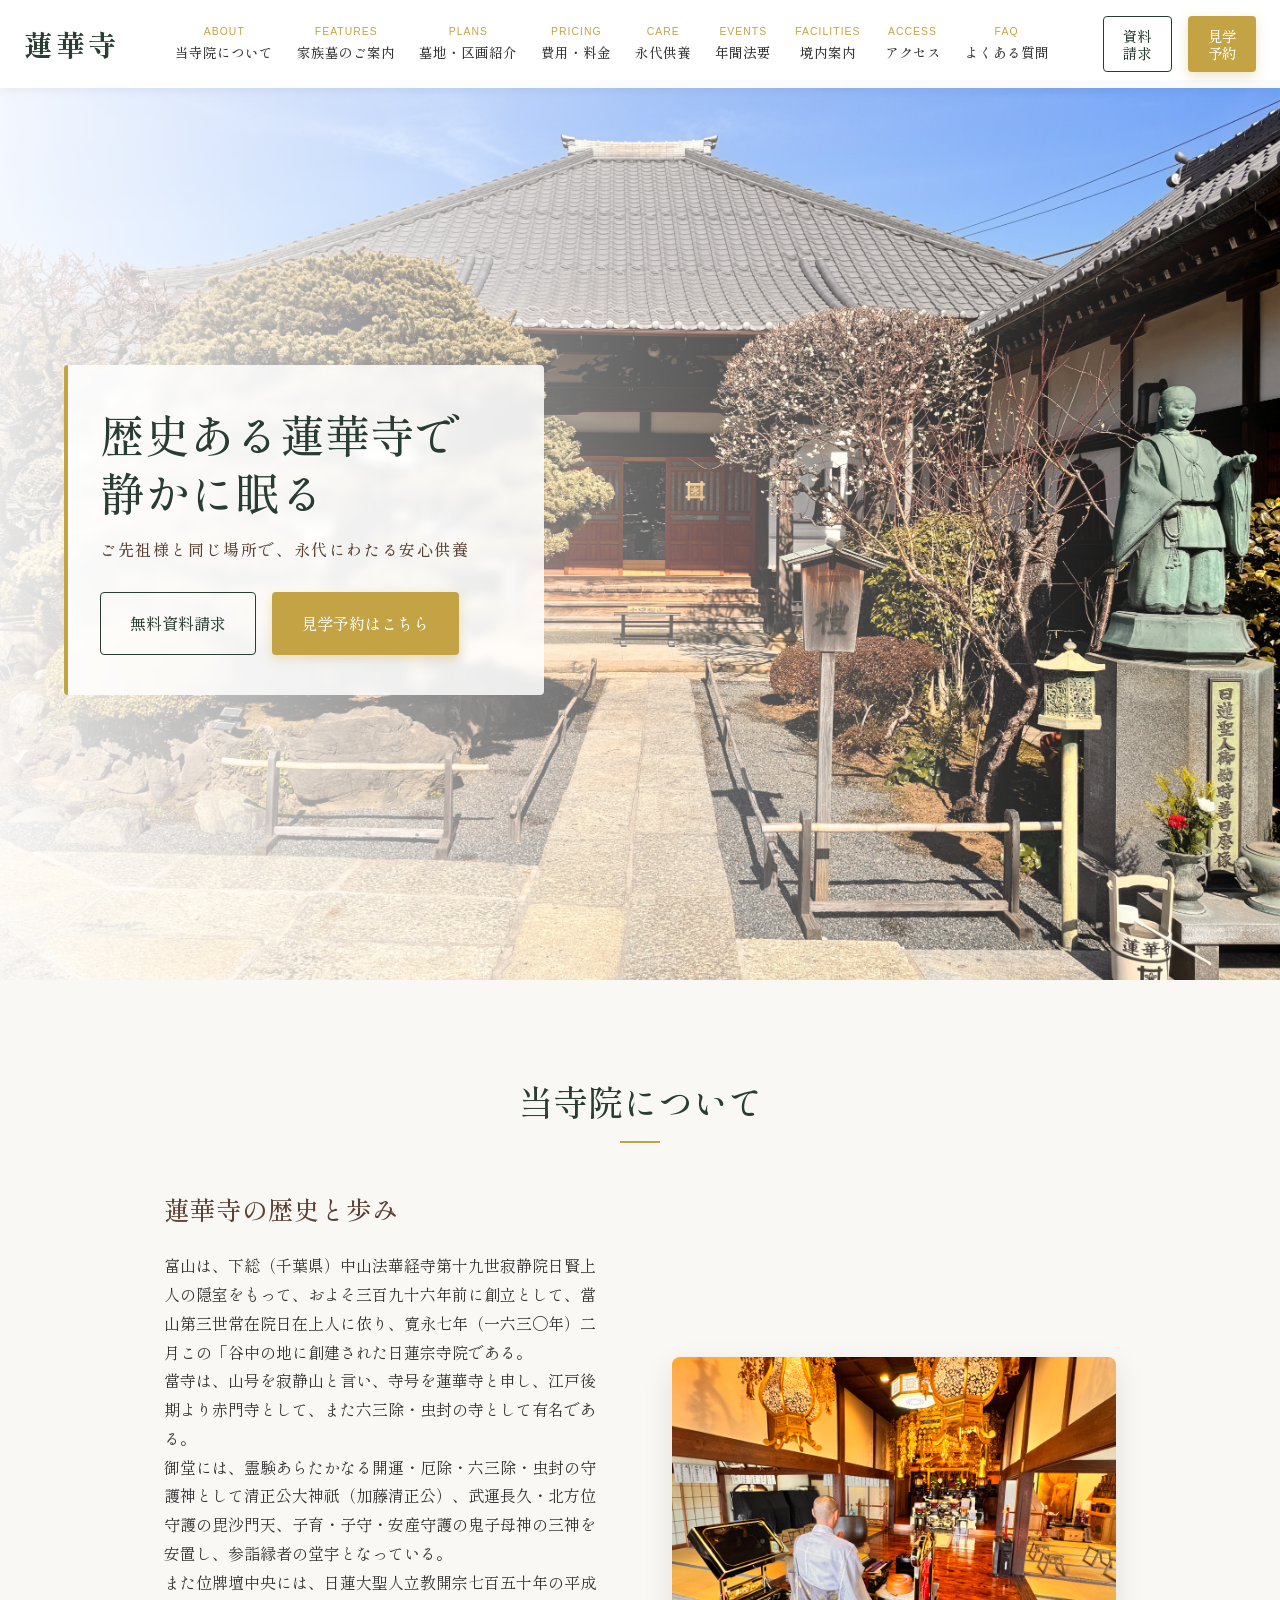
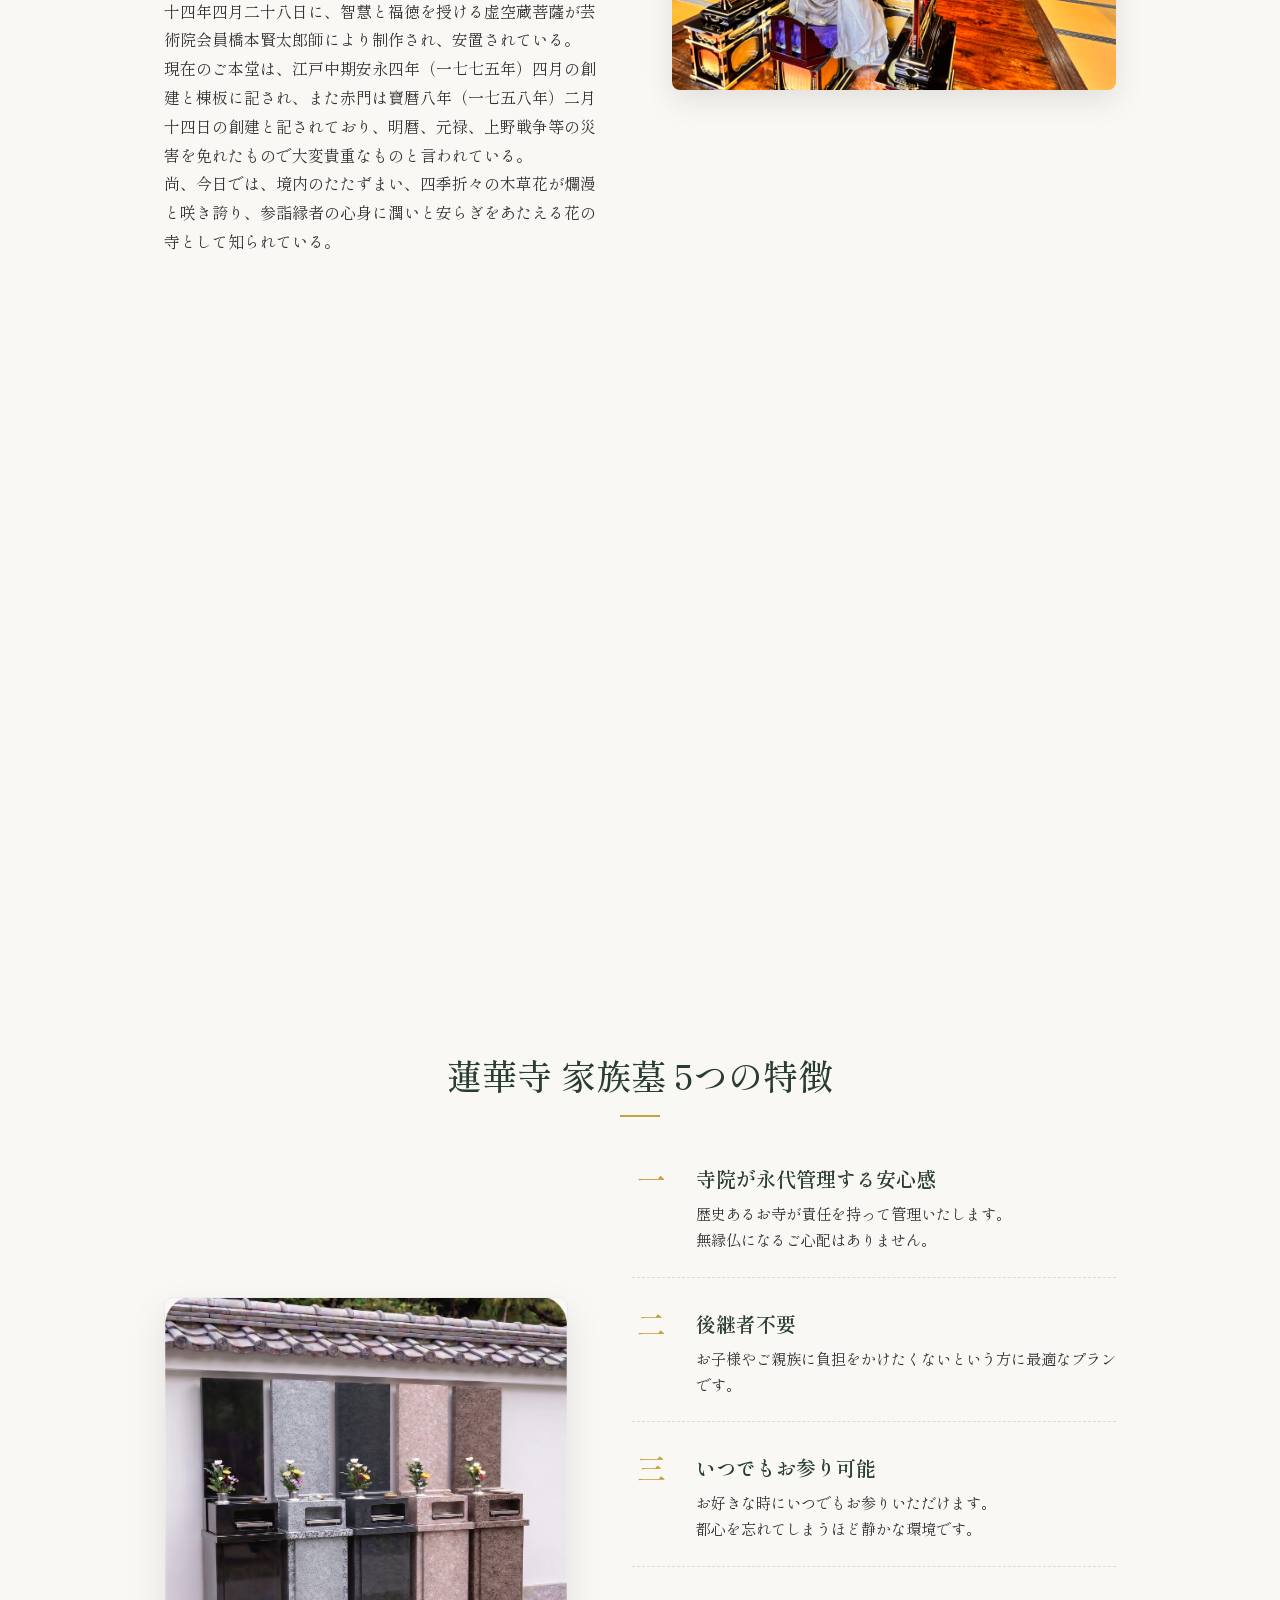
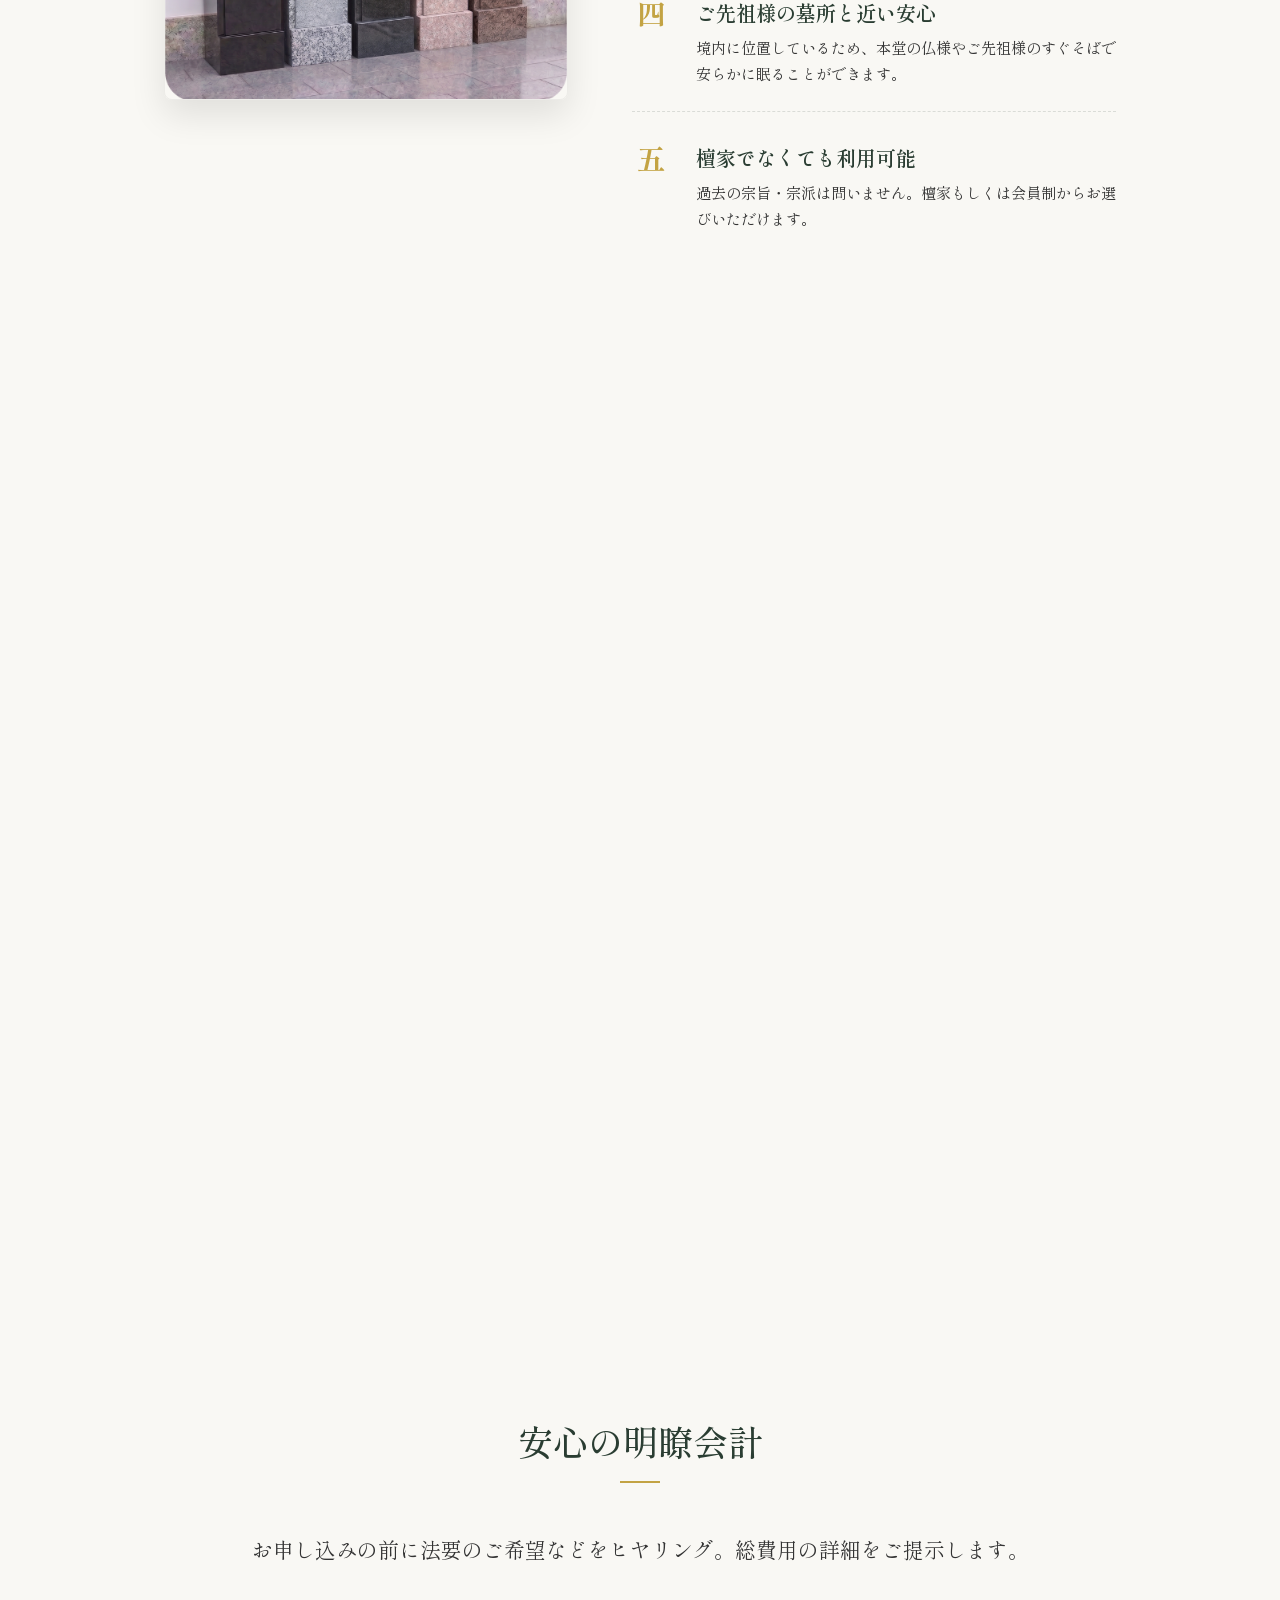
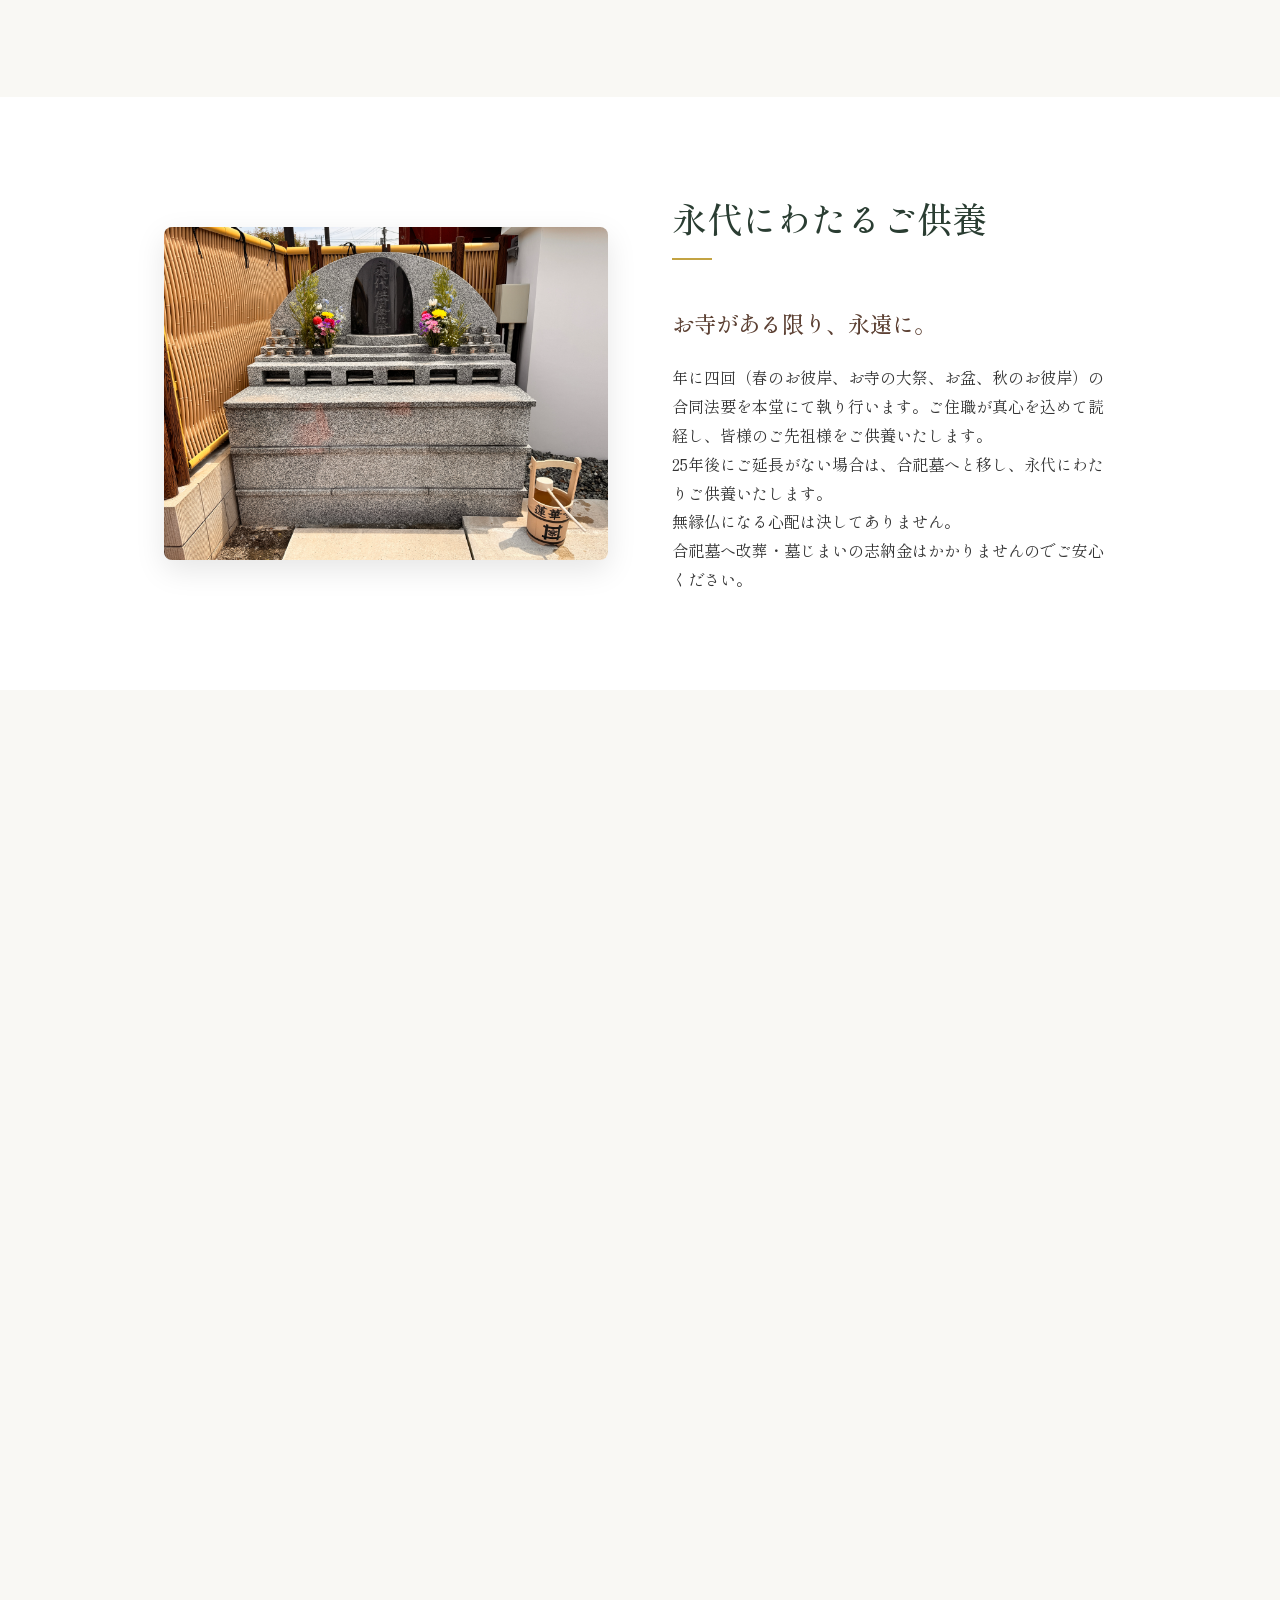
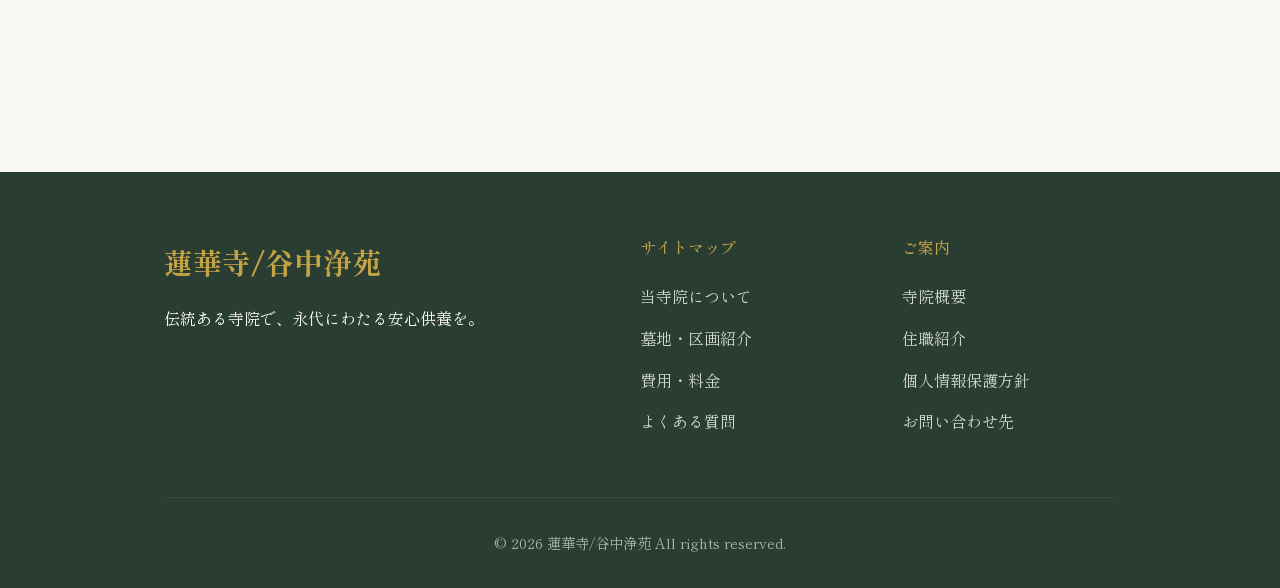
==== commit 4febdac4: "Bump CSS version to v=10 to clear browser cache" ====
--- a/index.html
+++ b/index.html
@@ -6,7 +6,7 @@
     <meta name="viewport" content="width=device-width, initial-scale=1.0">
     <title>【公式】家族墓 - 伝統ある寺院で安心の永代供養</title>
     <meta name="description" content="伝統ある寺院の境内にある家族墓の公式サイト。ご夫婦、ご家族で安心して眠れる永代供養付きのお墓です。">
-    <link rel="stylesheet" href="styles.css?v=9">
+    <link rel="stylesheet" href="styles.css?v=10">
     <!-- Google Fonts for Mincho -->
     <link rel="preconnect" href="https://fonts.googleapis.com">
     <link rel="preconnect" href="https://fonts.gstatic.com" crossorigin>
--- a/styles.css
+++ b/styles.css
@@ -450,8 +450,6 @@
   font-weight: 700;
   color: var(--color-gold);
   line-height: 1;
-  border-bottom: 2px solid var(--color-gold);
-  padding-bottom: 2px;
   min-width: 2.5rem;
   text-align: center;
 }
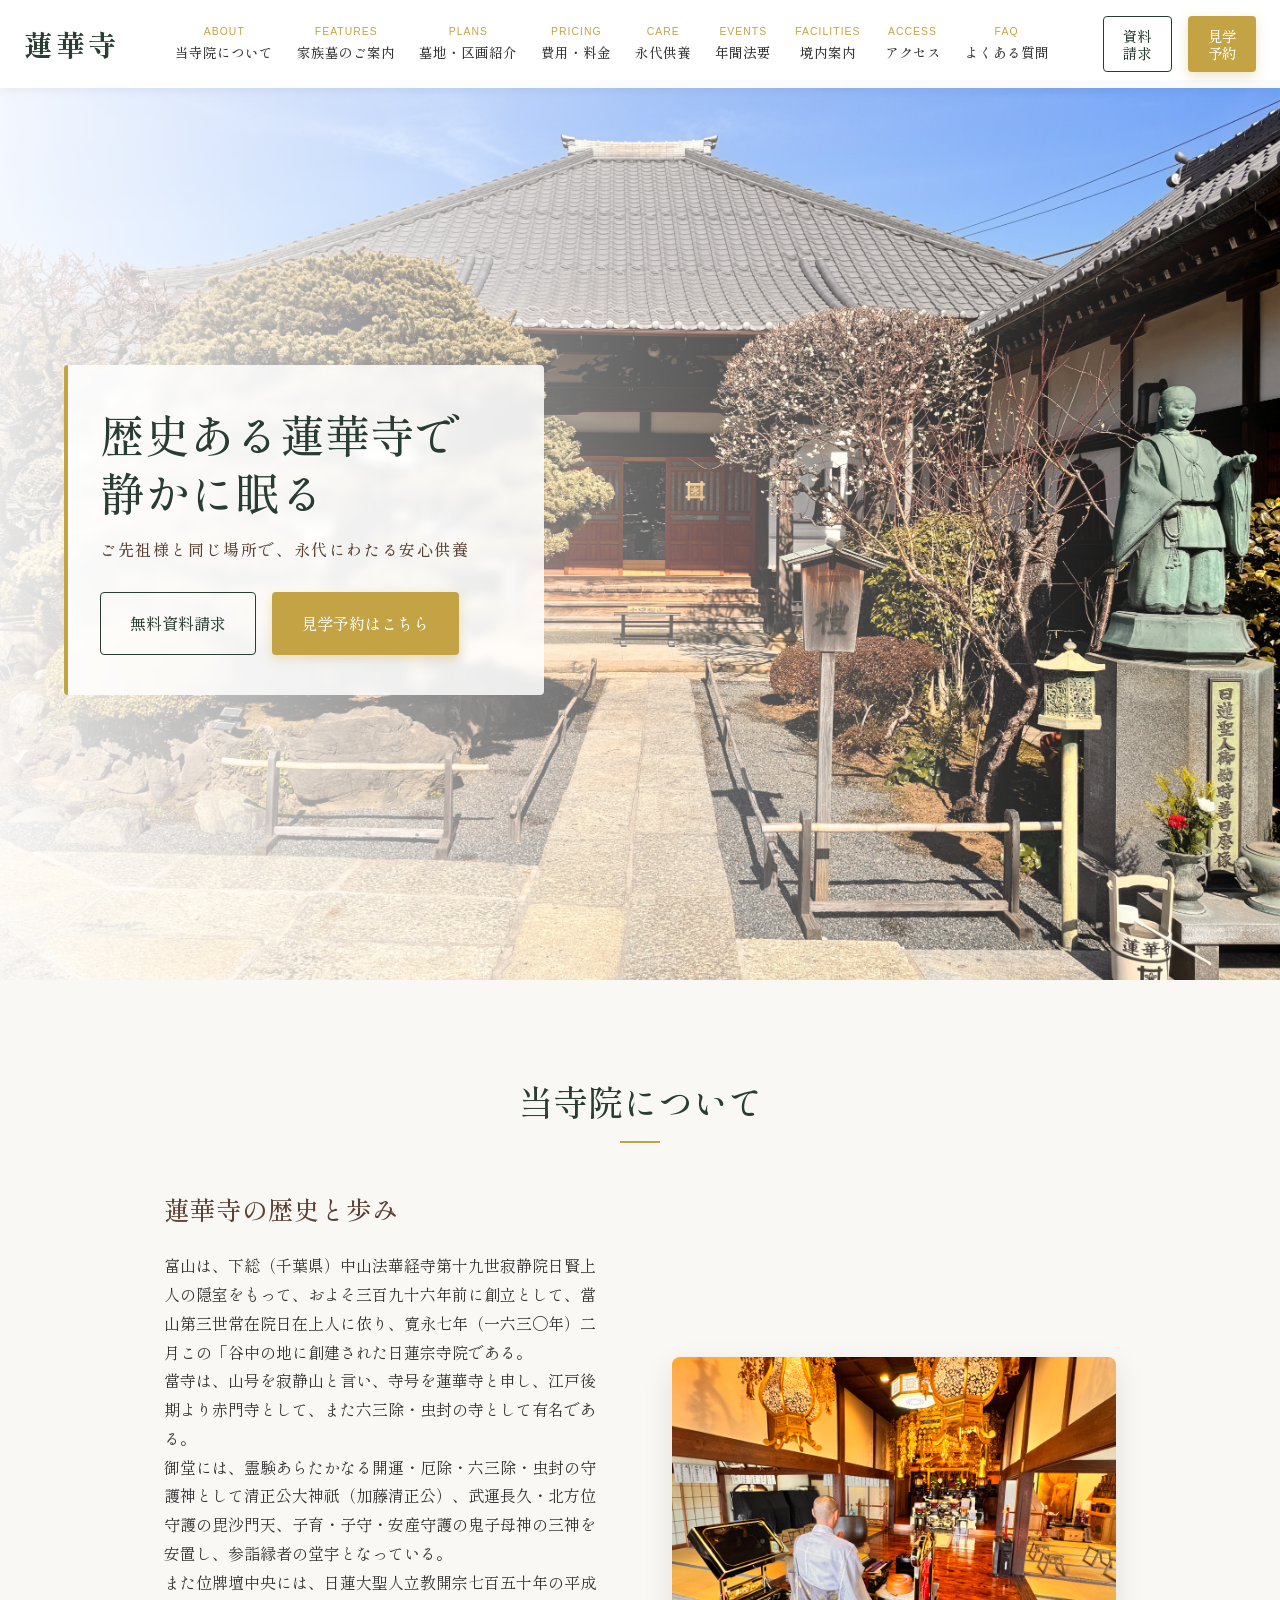
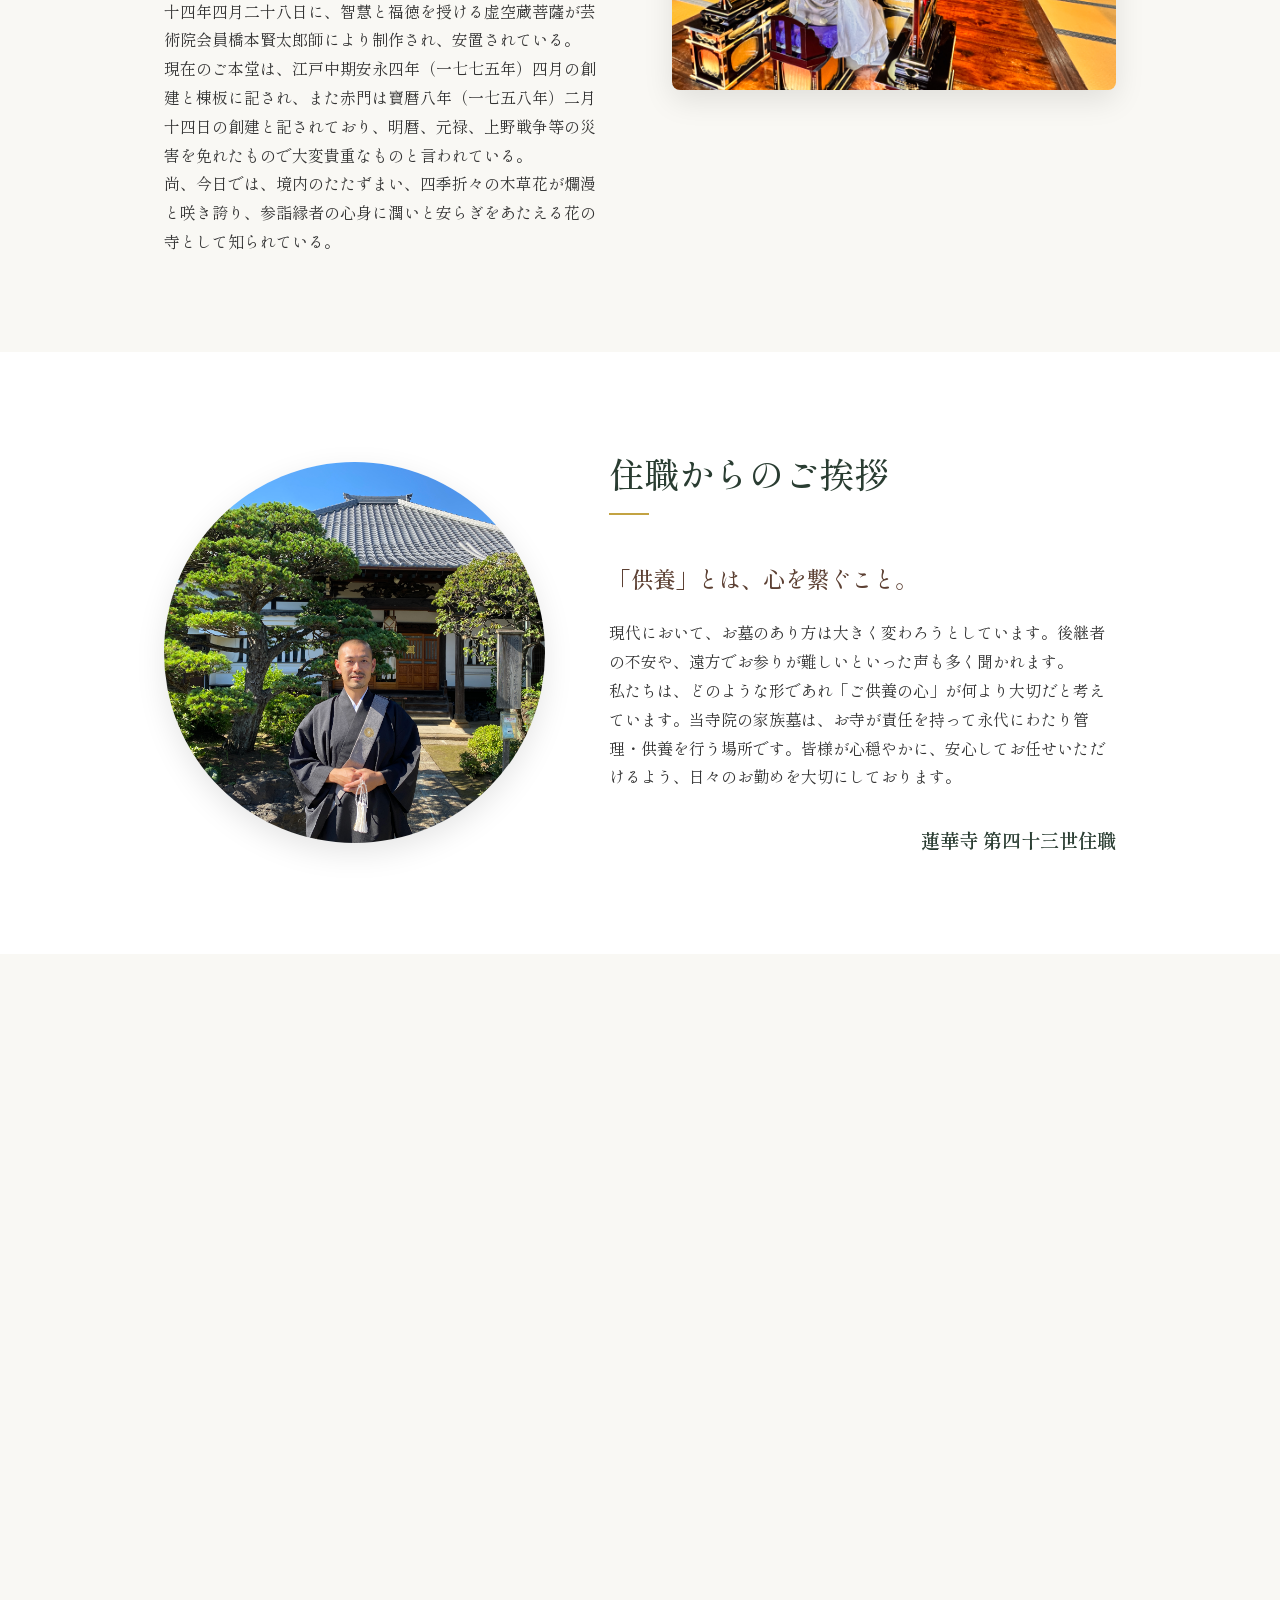
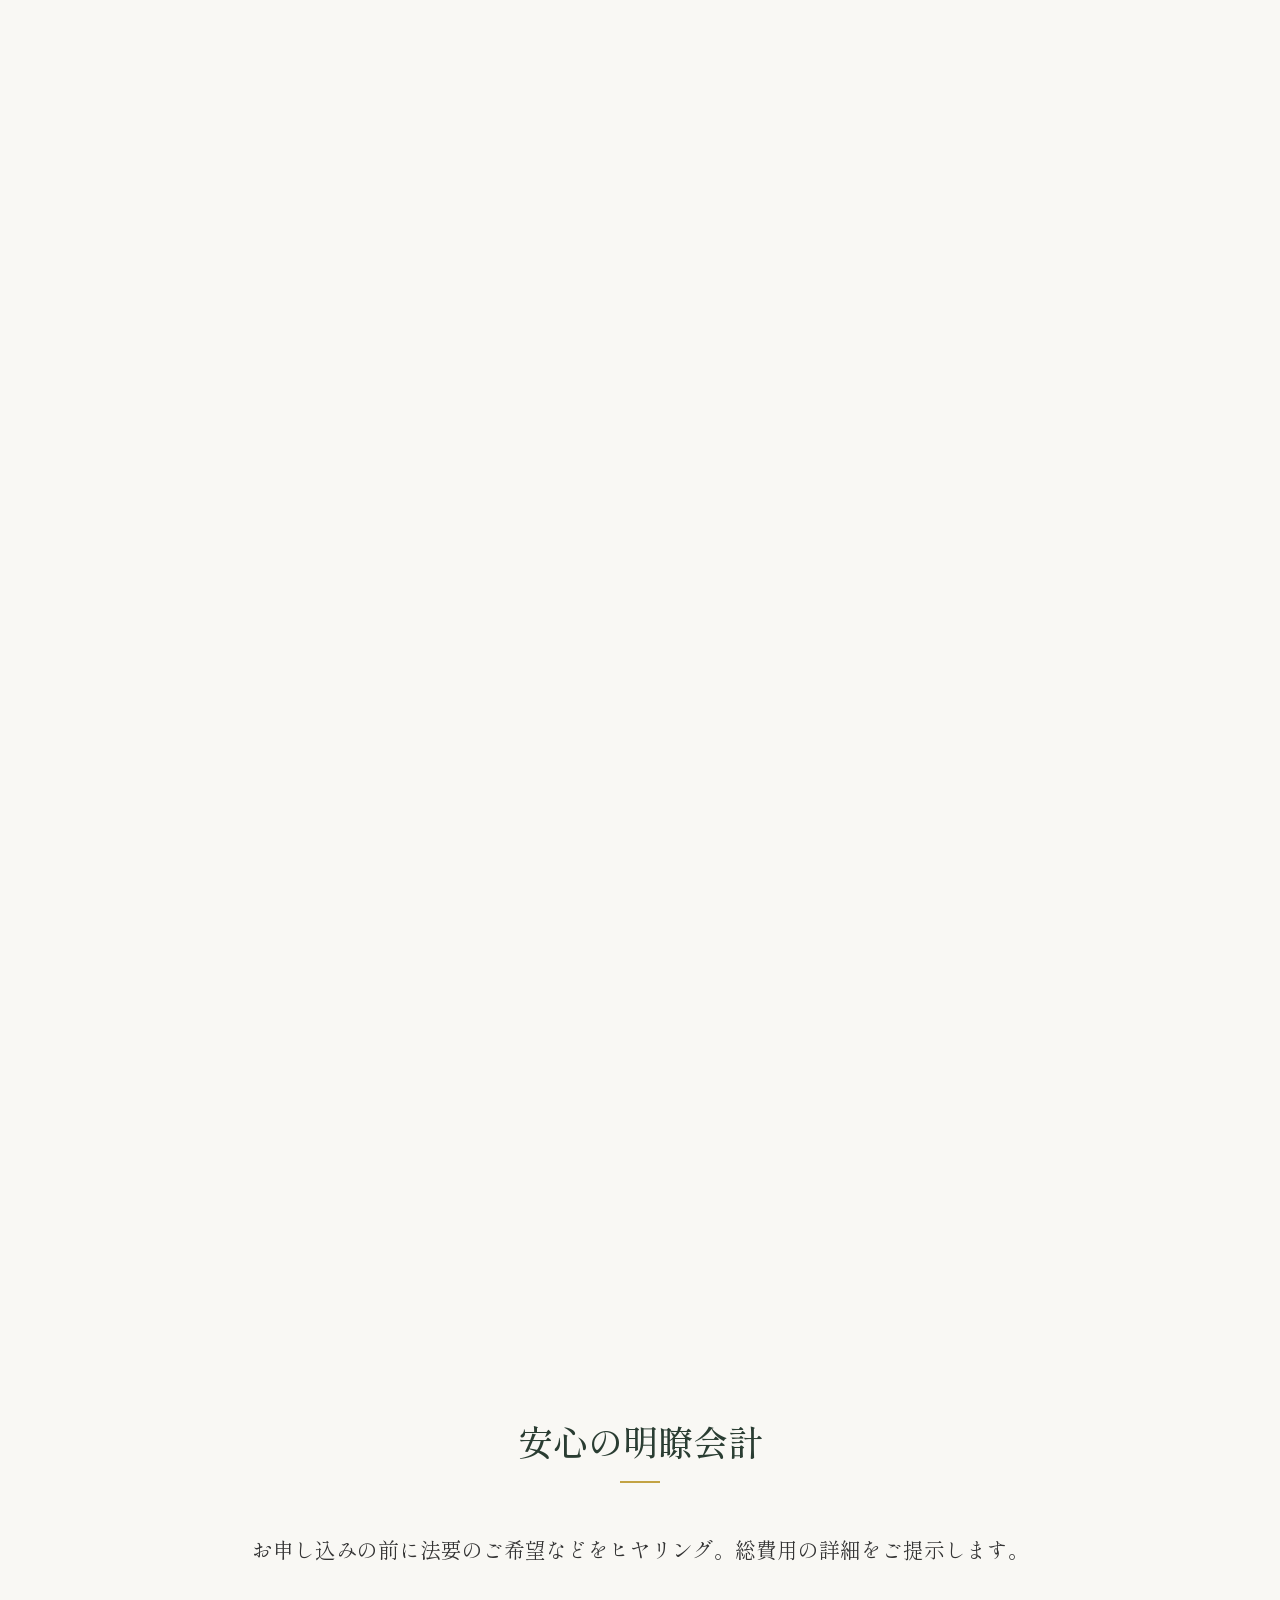
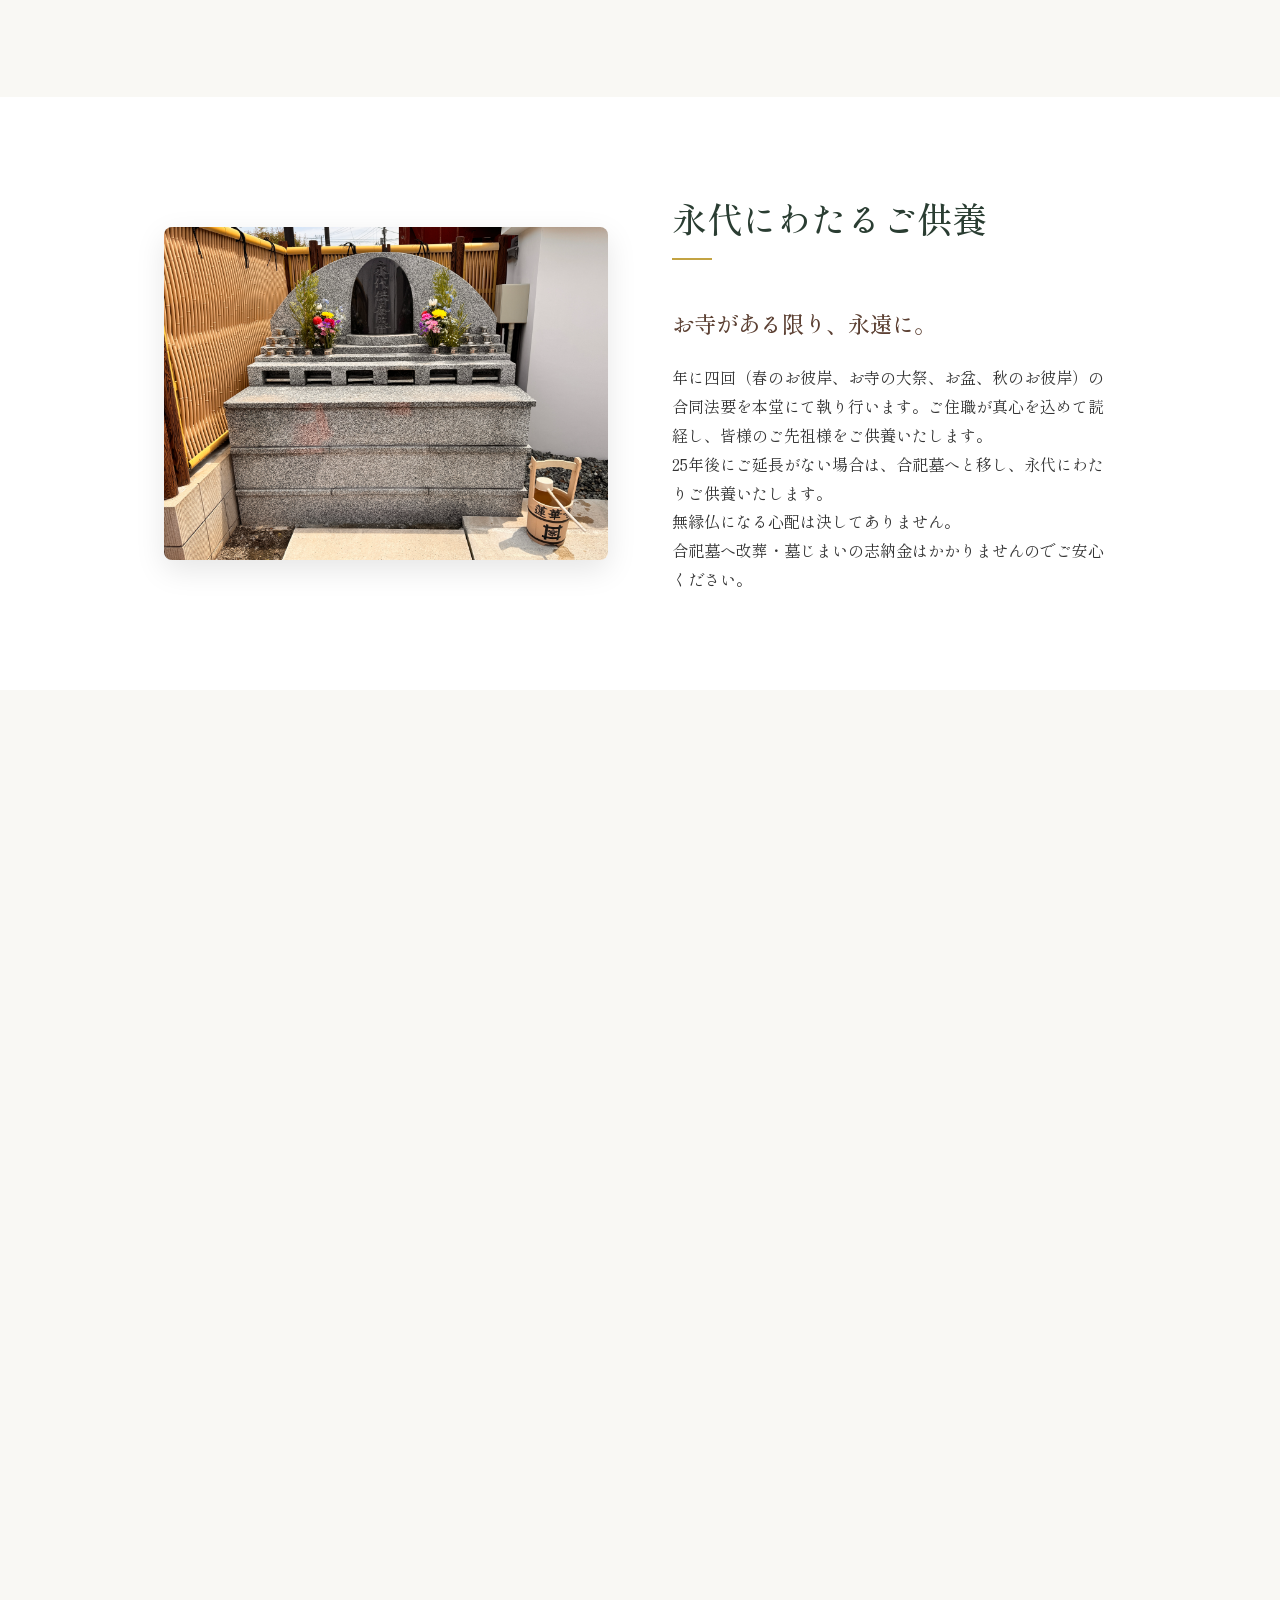
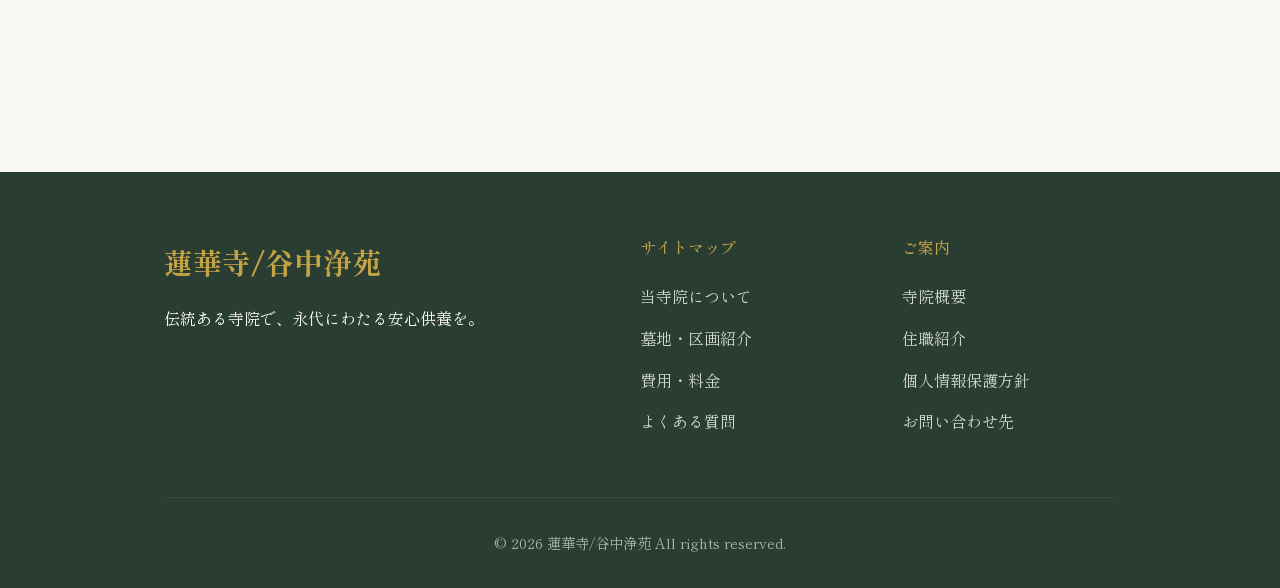
==== commit 0511ea93: "Optimize title tag for SEO including temple name and location" ====
--- a/index.html
+++ b/index.html
@@ -4,7 +4,7 @@
 <head>
     <meta charset="UTF-8">
     <meta name="viewport" content="width=device-width, initial-scale=1.0">
-    <title>【公式】家族墓 - 伝統ある寺院で安心の永代供養</title>
+    <title>【公式】蓮華寺 谷中浄苑の家族墓 - 伝統ある寺院で安心の永代供養（台東区谷中）</title>
     <meta name="description" content="伝統ある寺院の境内にある家族墓の公式サイト。ご夫婦、ご家族で安心して眠れる永代供養付きのお墓です。">
     <link rel="stylesheet" href="styles.css?v=10">
     <!-- Google Fonts for Mincho -->
